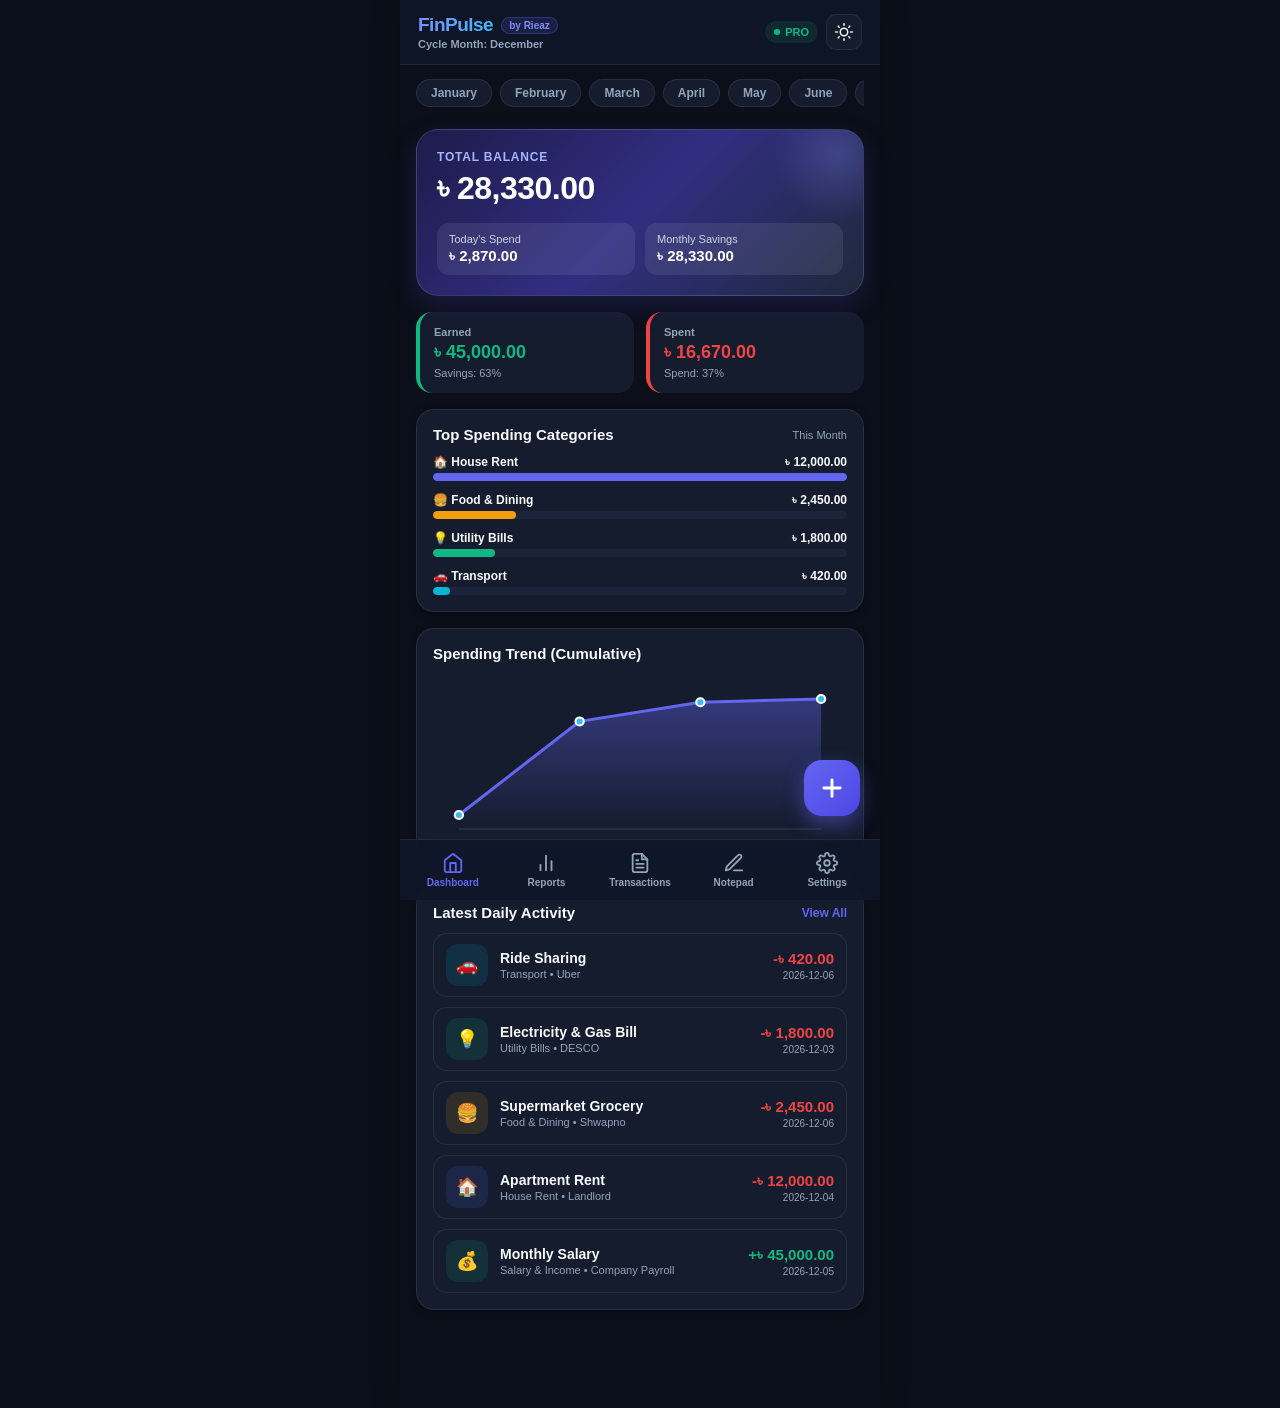
==== pwa/index.html @ c359c413 "v2.5.3" ====
<!DOCTYPE html>
<html lang="en" data-theme="dark">
<head>
  <meta charset="UTF-8">
  <meta name="viewport" content="width=device-width, initial-scale=1.0, maximum-scale=1.0, user-scalable=no, viewport-fit=cover">
  <title>FinPulse - Smart Finance Tracker | Developed by Rieaz</title>
  
  <!-- Author & Metadata -->
  <meta name="author" content="Rieaz">
  <meta name="description" content="FinPulse - Professional personal finance tracker and budget manager. Developed by Rieaz.">
  <meta name="theme-color" content="#0f172a">
  <meta name="apple-mobile-web-app-capable" content="yes">
  <meta name="apple-mobile-web-app-status-bar-style" content="black-translucent">
  <meta name="apple-mobile-web-app-title" content="FinPulse">
  
  <!-- Icons & Manifest -->
  <link rel="icon" type="image/png" href="icons/favicon.png">
  <link rel="apple-touch-icon" href="icons/apple-touch-icon.png">
  <link rel="manifest" href="manifest.json">
  
  <!-- Stylesheet -->
  <link rel="stylesheet" href="style.css?v=2.5.3">
</head>
<body>
  
  <!-- Splash Screen -->
  <div id="splash-screen">
    <div class="splash-header">
      <h1>WELCOME TO FINPULSE</h1>
      <p>Connected to your financial health</p>
    </div>
    
    <div class="splash-logo-card">
      <img src="icons/logo.png" alt="FinPulse Logo">
    </div>
    
    <div class="splash-footer">
      <div class="dev-tag">Developed by Rieaz</div>
      <div>App Version 2.5.3 • Build 47 • PWA Edition</div>
      <div>© 2026 FinPulse by Rieaz. All rights reserved.</div>
    </div>
  </div>

  <!-- Main App Shell -->
  <div id="app-container">
    
    <!-- Top App Bar -->
    <header class="app-header">
      <div class="brand-wrapper">
        <div class="brand-title-row">
          <span class="brand-title" id="lbl-app-name">FinPulse</span>
          <span class="badge-dev">by Rieaz</span>
        </div>
        <div class="cycle-indicator" id="lbl-cycle-month">Cycle Month: March</div>
      </div>
      
      <div class="header-actions">
        <!-- Install App button (shows in header) -->
        <button id="btn-header-install" class="btn-install-header" style="display: none;">
          <svg width="14" height="14" viewBox="0 0 24 24" fill="none" stroke="currentColor" stroke-width="2.5" stroke-linecap="round" stroke-linejoin="round"><path d="M21 15v4a2 2 0 0 1-2 2H5a2 2 0 0 1-2-2v-4"></path><polyline points="7 10 12 15 17 10"></polyline><line x1="12" y1="15" x2="12" y2="3"></line></svg>
          <span id="lbl-install-header">Install</span>
        </button>

        <div class="btn-pro">
          <span style="width: 6px; height: 6px; border-radius: 50%; background: #10b981;"></span>
          <span id="lbl-pro-badge">PRO</span>
        </div>

        <button id="btn-theme-toggle" class="btn-icon" aria-label="Toggle Theme">
          <svg id="icon-theme" width="18" height="18" viewBox="0 0 24 24" fill="none" stroke="currentColor" stroke-width="2" stroke-linecap="round" stroke-linejoin="round"><circle cx="12" cy="12" r="5"></circle><line x1="12" y1="1" x2="12" y2="3"></line><line x1="12" y1="21" x2="12" y2="23"></line><line x1="4.22" y1="4.22" x2="5.64" y2="5.64"></line><line x1="18.36" y1="18.36" x2="19.78" y2="19.78"></line><line x1="1" y1="12" x2="3" y2="12"></line><line x1="21" y1="12" x2="23" y2="12"></line><line x1="4.22" y1="19.78" x2="5.64" y2="18.36"></line><line x1="18.36" y1="5.64" x2="19.78" y2="4.22"></line></svg>
        </button>
      </div>
    </header>

    <!-- Cycle Month Horizontal Slider -->
    <div class="month-slider-card">
      <div class="month-slider-scroll" id="month-chips-container">
        <!-- Injected via JavaScript -->
      </div>
    </div>

    <!-- Main Screens View Switcher -->
    <main class="screens-wrapper">
      
      <!-- 1. DASHBOARD SCREEN -->
      <section id="screen-dashboard" class="tab-screen active">
        <!-- Hero Balance Card -->
        <div class="hero-balance-card">
          <div class="balance-label" id="lbl-total-balance">TOTAL BALANCE</div>
          <div class="balance-amount" id="val-total-balance">৳ 0.00</div>
          
          <div class="quick-stats-grid">
            <div class="quick-stat-pill">
              <div class="qs-title" id="lbl-today-spend">Today's Spend</div>
              <div class="qs-val" id="val-today-spend">৳ 0.00</div>
            </div>
            <div class="quick-stat-pill">
              <div class="qs-title" id="lbl-monthly-savings">Monthly Savings</div>
              <div class="qs-val" id="val-monthly-savings">৳ 0.00</div>
            </div>
          </div>
        </div>

        <!-- Earned vs Spent 2-column Grid -->
        <div class="summary-grid">
          <div class="summary-card income">
            <span class="sc-label" id="lbl-earned">Earned</span>
            <span class="sc-val" id="val-total-income">৳ 0.00</span>
            <span class="sc-sub" id="val-savings-pct">Savings: 0%</span>
          </div>
          <div class="summary-card expense">
            <span class="sc-label" id="lbl-spent">Spent</span>
            <span class="sc-val" id="val-total-expense">৳ 0.00</span>
            <span class="sc-sub" id="val-spend-pct">Spend: 0%</span>
          </div>
        </div>

        <!-- Top Spending Categories -->
        <div class="card">
          <div class="section-header">
            <h3 id="lbl-top-categories">Top Spending Categories</h3>
            <span id="lbl-cycle-status" style="font-size: 11px; color: var(--text-muted);">This Month</span>
          </div>
          <div class="category-bars" id="dashboard-category-bars">
            <!-- Rendered by JS -->
          </div>
        </div>

        <!-- Spending Trend Chart -->
        <div class="card">
          <div class="section-header">
            <h3 id="lbl-spending-trend">Spending Trend (Cumulative)</h3>
          </div>
          <div id="trend-chart-container" style="width: 100%; height: 180px; position: relative;">
            <svg id="trend-svg" width="100%" height="180" viewBox="0 0 400 180" preserveAspectRatio="none"></svg>
          </div>
        </div>

        <!-- Recent Transactions -->
        <div class="card">
          <div class="section-header">
            <h3 id="lbl-recent-activity">Latest Daily Activity</h3>
            <button id="btn-view-all-tx">View All</button>
          </div>
          <div class="tx-list" id="dashboard-recent-txs">
            <!-- Rendered by JS -->
          </div>
        </div>
      </section>

      <!-- 2. REPORTS SCREEN -->
      <section id="screen-reports" class="tab-screen">
        <div class="card">
          <div class="section-header">
            <h3 id="lbl-category-breakdown">Category Breakdown</h3>
            <span class="badge-dev" id="report-cycle-tag">Cycle</span>
          </div>
          <!-- Donut SVG Container -->
          <div style="display: flex; flex-direction: column; align-items: center; padding: 10px 0;">
            <div style="position: relative; width: 190px; height: 190px;">
              <svg id="donut-svg" width="190" height="190" viewBox="0 0 190 190"></svg>
              <div style="position: absolute; inset: 0; display: flex; flex-direction: column; align-items: center; justify-content: center; pointer-events: none;">
                <span style="font-size: 11px; color: var(--text-muted);" id="lbl-report-total">Total Exp.</span>
                <span style="font-size: 16px; font-weight: 800;" id="val-report-donut-total">৳ 0</span>
              </div>
            </div>
            <div id="donut-legend" style="display: grid; grid-template-columns: 1fr 1fr; gap: 8px 14px; width: 100%; margin-top: 16px;">
              <!-- Donut Legend items -->
            </div>
          </div>
        </div>

        <!-- Category Details Table -->
        <div class="card">
          <div class="section-header">
            <h3 id="lbl-detailed-breakdown">Detailed Category Table</h3>
          </div>
          <div id="reports-category-details" class="category-bars">
            <!-- Rendered by JS -->
          </div>
        </div>
      </section>

      <!-- 3. TRANSACTIONS SCREEN -->
      <section id="screen-transactions" class="tab-screen">
        <!-- Search & Filter Controls -->
        <div class="search-box">
          <svg width="18" height="18" viewBox="0 0 24 24" fill="none" stroke="currentColor" stroke-width="2"><circle cx="11" cy="11" r="8"></circle><line x1="21" y1="21" x2="16.65" y2="16.65"></line></svg>
          <input type="text" id="input-search-tx" placeholder="Search transactions...">
        </div>

        <div class="filter-pills">
          <button class="filter-pill active" data-filter="all" id="filter-all">All</button>
          <button class="filter-pill" data-filter="expense" id="filter-expense">Expense</button>
          <button class="filter-pill" data-filter="income" id="filter-income">Income</button>
        </div>

        <div class="tx-list" id="full-transactions-list">
          <!-- Rendered by JS -->
        </div>
      </section>

      <!-- 4. CLEAN NOTEPAD SCREEN -->
      <section id="screen-notepad" class="tab-screen">
        <div class="notepad-top-row">
          <div class="notepad-title-group">
            <h2 id="lbl-notepad-title">Notepad</h2>
            <span id="lbl-notepad-count">0 notes saved</span>
          </div>
          <button id="btn-open-add-note" class="btn-add-note">
            <svg width="14" height="14" viewBox="0 0 24 24" fill="none" stroke="currentColor" stroke-width="2.5"><line x1="12" y1="5" x2="12" y2="19"></line><line x1="5" y1="12" x2="19" y2="12"></line></svg>
            <span id="lbl-add-note-btn">Add Note</span>
          </button>
        </div>

        <!-- Fast Search Bar -->
        <div class="search-box">
          <svg width="18" height="18" viewBox="0 0 24 24" fill="none" stroke="currentColor" stroke-width="2"><circle cx="11" cy="11" r="8"></circle><line x1="21" y1="21" x2="16.65" y2="16.65"></line></svg>
          <input type="text" id="input-search-notes" placeholder="Search notes...">
        </div>

        <!-- Category Filter Chips -->
        <div class="note-categories-scroll">
          <button class="note-cat-chip active" data-cat="All" id="chip-cat-all">All</button>
          <button class="note-cat-chip" data-cat="Finance" id="chip-cat-finance">Finance</button>
          <button class="note-cat-chip" data-cat="Budget" id="chip-cat-budget">Budget</button>
          <button class="note-cat-chip" data-cat="Shopping" id="chip-cat-shopping">Shopping</button>
          <button class="note-cat-chip" data-cat="Personal" id="chip-cat-personal">Personal</button>
          <button class="note-cat-chip" data-cat="Notes" id="chip-cat-notes">Notes</button>
        </div>

        <!-- Notes Container -->
        <div class="note-cards-list" id="notes-container">
          <!-- Rendered by JS -->
        </div>
      </section>

      <!-- 5. SETTINGS SCREEN -->
      <section id="screen-settings" class="tab-screen">
        
        <!-- Profile Settings Card -->
        <div class="card settings-group">
          <div class="section-header">
            <h3 id="lbl-profile-settings">Profile Settings</h3>
          </div>
          
          <div class="form-group">
            <label class="form-label" id="lbl-user-name">Name</label>
            <input type="text" id="input-user-name" class="form-control" value="Rieaz">
          </div>

          <div class="form-group">
            <label class="form-label" id="lbl-currency">Currency Options</label>
            <div class="btn-group-segmented" id="currency-segmented">
              <button class="btn-segmented active" data-curr="৳">৳ BDT</button>
              <button class="btn-segmented" data-curr="$">$ USD</button>
              <button class="btn-segmented" data-curr="€">€ EUR</button>
              <button class="btn-segmented" data-curr="£">£ GBP</button>
              <button class="btn-segmented" data-curr="₹">₹ INR</button>
            </div>
          </div>

          <div class="form-group">
            <label class="form-label" id="lbl-language">Language Settings</label>
            <div class="btn-group-segmented" id="language-segmented">
              <button class="btn-segmented active" data-lang="en">English</button>
              <button class="btn-segmented" data-lang="bn">বাংলা</button>
            </div>
          </div>

          <button id="btn-save-profile" class="btn-primary" style="margin-top: 6px;">
            <span id="lbl-save-profile">Save Profile Changes</span>
          </button>
        </div>

        <!-- Notifications & Alerts -->
        <div class="card settings-group">
          <div class="section-header">
            <h3 id="lbl-notifications-section">Notifications & Alerts</h3>
          </div>

          <div class="toggle-row">
            <span class="toggle-label" id="lbl-reminder-toggle">Transaction Reminders</span>
            <label class="switch">
              <input type="checkbox" id="chk-reminder" checked>
              <span class="slider"></span>
            </label>
          </div>
          <hr style="border: none; border-top: 1px solid var(--border-subtle);">
          <div class="toggle-row">
            <span class="toggle-label" id="lbl-alerts-toggle">Budget Limit Warnings (>80%)</span>
            <label class="switch">
              <input type="checkbox" id="chk-budget-alerts" checked>
              <span class="slider"></span>
            </label>
          </div>
        </div>

        <!-- Backup & Restore -->
        <div class="card settings-group">
          <div class="section-header">
            <h3 id="lbl-backup-restore">Data Backup & Restore</h3>
          </div>
          <p style="font-size: 11px; color: var(--text-muted);" id="lbl-backup-desc">Download your data as a JSON file or restore from a previous backup.</p>
          
          <div style="display: grid; grid-template-columns: 1fr 1fr; gap: 10px; margin-top: 6px;">
            <button id="btn-export-backup" class="btn-secondary" style="display: flex; align-items: center; justify-content: center; gap: 6px;">
              <svg width="16" height="16" viewBox="0 0 24 24" fill="none" stroke="currentColor" stroke-width="2"><path d="M21 15v4a2 2 0 0 1-2 2H5a2 2 0 0 1-2-2v-4"></path><polyline points="17 8 12 3 7 8"></polyline><line x1="12" y1="3" x2="12" y2="15"></line></svg>
              <span id="lbl-export-json">Export JSON</span>
            </button>

            <button id="btn-import-backup" class="btn-secondary" style="display: flex; align-items: center; justify-content: center; gap: 6px;">
              <svg width="16" height="16" viewBox="0 0 24 24" fill="none" stroke="currentColor" stroke-width="2"><path d="M21 15v4a2 2 0 0 1-2 2H5a2 2 0 0 1-2-2v-4"></path><polyline points="7 10 12 15 17 10"></polyline><line x1="12" y1="15" x2="12" y2="3"></line></svg>
              <span id="lbl-restore-json">Restore JSON</span>
            </button>
            <input type="file" id="file-import-input" accept=".json,application/json" style="display: none;">
          </div>
        </div>

        <!-- PWA Installation Center in Settings -->
        <div class="card settings-group">
          <div class="section-header">
            <h3>FinPulse App Installation</h3>
          </div>
          <p style="font-size: 11px; color: var(--text-muted);">Install this Web App directly on your phone or PC without downloading from app stores.</p>
          <button id="btn-settings-install-pwa" class="btn-primary" style="margin-top: 6px; background: linear-gradient(135deg, #4f46e5, #06b6d4);">
            <svg width="16" height="16" viewBox="0 0 24 24" fill="none" stroke="currentColor" stroke-width="2.5"><path d="M21 15v4a2 2 0 0 1-2 2H5a2 2 0 0 1-2-2v-4"></path><polyline points="7 10 12 15 17 10"></polyline><line x1="12" y1="15" x2="12" y2="3"></line></svg>
            <span>Install FinPulse Web App</span>
          </button>
        </div>

        <!-- Danger Zone: Factory Reset -->
        <div class="card settings-group" style="border-color: rgba(239, 68, 68, 0.3); background: var(--danger-light);">
          <div class="section-header">
            <h3 style="color: var(--danger);" id="lbl-danger-zone">Danger Zone</h3>
          </div>
          <button id="btn-factory-reset" class="btn-danger">
            <span id="lbl-factory-reset-btn">Factory Reset App</span>
          </button>
        </div>

        <!-- Professional Contact Us Card -->
        <div class="contact-us-card">
          <div class="contact-header">
            <div>
              <h4 id="lbl-contact-title">Contact Us</h4>
              <p id="lbl-contact-subtitle">Get in touch directly with developer</p>
            </div>
            <span class="contact-version-badge">v2.5.3</span>
          </div>

          <!-- WhatsApp Link -->
          <a href="https://api.whatsapp.com/send?phone=8801628403390" target="_blank" rel="noopener noreferrer" class="contact-item-btn contact-item-whatsapp">
            <div class="contact-icon-circle">
              <svg width="18" height="18" viewBox="0 0 24 24" fill="currentColor"><path d="M12.031 6.172c-3.181 0-5.767 2.586-5.768 5.766-.001 1.298.38 2.27 1.019 3.287l-.711 2.598 2.664-.698c.983.54 1.761.802 2.796.802 3.178 0 5.764-2.587 5.765-5.766.001-3.18-2.584-5.789-5.765-5.789zm3.385 8.163c-.144.405-.837.774-1.17.823-.312.045-.694.072-2.12-.518-1.579-.652-2.597-2.257-2.677-2.363-.079-.107-.638-.85-.638-1.621 0-.771.405-1.15.549-1.306.144-.156.314-.195.419-.195.105 0 .21.002.302.007.097.005.228-.037.356.271.132.316.45 1.096.49 1.176.039.08.066.174.013.279-.053.107-.079.174-.157.266-.079.092-.165.205-.236.276-.079.079-.161.165-.069.324.092.158.41 1.054 1.488 1.488.423.17.755.272.936.33.424.135.81.116 1.114.071.34-.051 1.026-.419 1.17-.823.144-.405.144-.753.101-.824-.043-.07-.157-.113-.33-.2z"/></svg>
            </div>
            <div class="contact-text-box">
              <div class="contact-title-text" id="lbl-contact-wa-title">Chat on WhatsApp</div>
              <div class="contact-sub-text">01628403390 (Tap to chat)</div>
            </div>
            <svg class="contact-arrow-icon" width="16" height="16" viewBox="0 0 24 24" fill="none" stroke="currentColor" stroke-width="2.5"><polyline points="9 18 15 12 9 6"></polyline></svg>
          </a>

          <!-- GitHub Link -->
          <a href="https://github.com/zr-rieaz/" target="_blank" rel="noopener noreferrer" class="contact-item-btn contact-item-github">
            <div class="contact-icon-circle">
              <svg width="18" height="18" viewBox="0 0 24 24" fill="currentColor"><path d="M12 2A10 10 0 0 0 2 12c0 4.42 2.87 8.17 6.84 9.5.5.08.66-.23.66-.5v-1.69c-2.77.6-3.36-1.34-3.36-1.34-.46-1.16-1.11-1.47-1.11-1.47-.91-.62.07-.6.07-.6 1 .07 1.53 1.03 1.53 1.03.87 1.52 2.34 1.07 2.91.83.1-.65.35-1.09.63-1.34-2.22-.25-4.55-1.11-4.55-4.92 0-1.11.38-2 1.03-2.71-.1-.25-.45-1.29.1-2.64 0 0 .84-.27 2.75 1.02.79-.22 1.65-.33 2.5-.33.85 0 1.71.11 2.5.33 1.91-1.29 2.75-1.02 2.75-1.02.55 1.35.2 2.39.1 2.64.65.71 1.03 1.6 1.03 2.71 0 3.82-2.34 4.66-4.57 4.91.36.31.69.92.69 1.85V21c0 .27.16.59.67.5C19.14 20.16 22 16.42 22 12A10 10 0 0 0 12 2z"/></svg>
            </div>
            <div class="contact-text-box">
              <div class="contact-title-text" id="lbl-contact-gh-title">GitHub Profile</div>
              <div class="contact-sub-text">https://github.com/zr-rieaz/</div>
            </div>
            <svg class="contact-arrow-icon" width="16" height="16" viewBox="0 0 24 24" fill="none" stroke="currentColor" stroke-width="2.5"><polyline points="9 18 15 12 9 6"></polyline></svg>
          </a>

          <div class="contact-footer-text">
            FinPulse • Developed by Rieaz • © 2026
          </div>
        </div>
      </section>

    </main>

    <!-- Floating Action Button (+) -->
    <button id="fab-add-tx" class="fab" aria-label="Add Transaction">
      <svg width="28" height="28" viewBox="0 0 24 24" fill="none" stroke="currentColor" stroke-width="2.5" stroke-linecap="round" stroke-linejoin="round"><line x1="12" y1="5" x2="12" y2="19"></line><line x1="5" y1="12" x2="19" y2="12"></line></svg>
    </button>

    <!-- Bottom Navigation Bar -->
    <nav class="bottom-nav">
      <button class="nav-item active" data-tab="dashboard">
        <svg viewBox="0 0 24 24" fill="none" stroke-width="2" stroke-linecap="round" stroke-linejoin="round"><path d="M3 9l9-7 9 7v11a2 2 0 0 1-2 2H5a2 2 0 0 1-2-2z"></path><polyline points="9 22 9 12 15 12 15 22"></polyline></svg>
        <span id="nav-dashboard">Dashboard</span>
      </button>

      <button class="nav-item" data-tab="reports">
        <svg viewBox="0 0 24 24" fill="none" stroke-width="2" stroke-linecap="round" stroke-linejoin="round"><line x1="18" y1="20" x2="18" y2="10"></line><line x1="12" y1="20" x2="12" y2="4"></line><line x1="6" y1="20" x2="6" y2="14"></line></svg>
        <span id="nav-reports">Reports</span>
      </button>

      <button class="nav-item" data-tab="transactions">
        <svg viewBox="0 0 24 24" fill="none" stroke-width="2" stroke-linecap="round" stroke-linejoin="round"><path d="M14 2H6a2 2 0 0 0-2 2v16a2 2 0 0 0 2 2h12a2 2 0 0 0 2-2V8z"></path><polyline points="14 2 14 8 20 8"></polyline><line x1="16" y1="13" x2="8" y2="13"></line><line x1="16" y1="17" x2="8" y2="17"></line><polyline points="10 9 9 9 8 9"></polyline></svg>
        <span id="nav-logs">Transactions</span>
      </button>

      <button class="nav-item" data-tab="notepad">
        <svg viewBox="0 0 24 24" fill="none" stroke-width="2" stroke-linecap="round" stroke-linejoin="round"><path d="M12 20h9"></path><path d="M16.5 3.5a2.121 2.121 0 0 1 3 3L7 19l-4 1 1-4L16.5 3.5z"></path></svg>
        <span id="nav-notepad">Notepad</span>
      </button>

      <button class="nav-item" data-tab="settings">
        <svg viewBox="0 0 24 24" fill="none" stroke-width="2" stroke-linecap="round" stroke-linejoin="round"><circle cx="12" cy="12" r="3"></circle><path d="M19.4 15a1.65 1.65 0 0 0 .33 1.82l.06.06a2 2 0 0 1 0 2.83 2 2 0 0 1-2.83 0l-.06-.06a1.65 1.65 0 0 0-1.82-.33 1.65 1.65 0 0 0-1 1.51V21a2 2 0 0 1-2 2 2 2 0 0 1-2-2v-.09A1.65 1.65 0 0 0 9 19.4a1.65 1.65 0 0 0-1.82.33l-.06.06a2 2 0 0 1-2.83 0 2 2 0 0 1 0-2.83l.06-.06a1.65 1.65 0 0 0 .33-1.82 1.65 1.65 0 0 0-1.51-1H3a2 2 0 0 1-2-2 2 2 0 0 1 2-2h.09A1.65 1.65 0 0 0 4.6 9a1.65 1.65 0 0 0-.33-1.82l-.06-.06a2 2 0 0 1 0-2.83 2 2 0 0 1 2.83 0l.06.06a1.65 1.65 0 0 0 1.82.33H9a1.65 1.65 0 0 0 1-1.51V3a2 2 0 0 1 2-2 2 2 0 0 1 2 2v.09a1.65 1.65 0 0 0 1 1.51 1.65 1.65 0 0 0 1.82-.33l.06-.06a2 2 0 0 1 2.83 0 2 2 0 0 1 0 2.83l-.06.06a1.65 1.65 0 0 0-.33 1.82V9a1.65 1.65 0 0 0 1.51 1H21a2 2 0 0 1 2 2 2 2 0 0 1-2 2h-.09a1.65 1.65 0 0 0-1.51 1z"></path></svg>
        <span id="nav-settings">Settings</span>
      </button>
    </nav>
  </div>

  <!-- Add/Edit Transaction Bottom Sheet Modal -->
  <div id="modal-transaction" class="modal-overlay">
    <div class="modal-sheet">
      <div class="modal-sheet-header">
        <h2 id="lbl-modal-title">Add New Transaction</h2>
        <button id="btn-close-modal" class="btn-icon" style="border: none;">
          <svg width="20" height="20" viewBox="0 0 24 24" fill="none" stroke="currentColor" stroke-width="2"><line x1="18" y1="6" x2="6" y2="18"></line><line x1="6" y1="6" x2="18" y2="18"></line></svg>
        </button>
      </div>

      <!-- Type Switcher -->
      <div class="btn-group-segmented">
        <button type="button" class="btn-segmented active" id="btn-type-expense">Expense</button>
        <button type="button" class="btn-segmented" id="btn-type-income">Income</button>
      </div>

      <div class="form-group">
        <label class="form-label" id="lbl-form-title">Title / Description</label>
        <input type="text" id="tx-input-title" class="form-control" placeholder="e.g., Grocery, Electricity, Freelance">
      </div>

      <div class="form-group">
        <label class="form-label" id="lbl-form-amount">Amount</label>
        <input type="number" id="tx-input-amount" class="form-control" placeholder="0.00" step="any">
      </div>

      <div class="form-group">
        <label class="form-label" id="lbl-form-category">Category</label>
        <select id="tx-input-category" class="form-control">
          <option value="Food">Food</option>
          <option value="Rent">Rent</option>
          <option value="Transport">Transport</option>
          <option value="Health">Health</option>
          <option value="Education">Education</option>
          <option value="Entertainment">Entertainment</option>
          <option value="Utility">Utility</option>
          <option value="Shopping">Shopping</option>
          <option value="Income">Income</option>
          <option value="Other">Other</option>
        </select>
      </div>

      <div class="form-group">
        <label class="form-label" id="lbl-form-merchant">Merchant / Vendor</label>
        <input type="text" id="tx-input-merchant" class="form-control" placeholder="e.g., Shwapno, Foodpanda, Netflix">
      </div>

      <div class="form-group">
        <label class="form-label" id="lbl-form-date">Date</label>
        <input type="date" id="tx-input-date" class="form-control">
      </div>

      <button id="btn-save-tx" class="btn-primary" style="margin-top: 10px;">
        <span id="lbl-btn-save-tx">Save Transaction</span>
      </button>
    </div>
  </div>

  <!-- Add/Edit Note Bottom Sheet Modal -->
  <div id="modal-note" class="modal-overlay">
    <div class="modal-sheet">
      <div class="modal-sheet-header">
        <h2 id="lbl-modal-note-title">Add New Note</h2>
        <button id="btn-close-note-modal" class="btn-icon" style="border: none;">
          <svg width="20" height="20" viewBox="0 0 24 24" fill="none" stroke="currentColor" stroke-width="2"><line x1="18" y1="6" x2="6" y2="18"></line><line x1="6" y1="6" x2="18" y2="18"></line></svg>
        </button>
      </div>

      <div class="form-group">
        <label class="form-label" id="lbl-note-form-cat">Category Tag</label>
        <div class="note-categories-scroll" style="margin-bottom: 0;">
          <button type="button" class="note-cat-chip active" data-form-cat="Finance">Finance</button>
          <button type="button" class="note-cat-chip" data-form-cat="Budget">Budget</button>
          <button type="button" class="note-cat-chip" data-form-cat="Shopping">Shopping</button>
          <button type="button" class="note-cat-chip" data-form-cat="Personal">Personal</button>
          <button type="button" class="note-cat-chip" data-form-cat="Notes">Notes</button>
        </div>
      </div>

      <div class="form-group">
        <label class="form-label" id="lbl-note-form-title">Title</label>
        <input type="text" id="note-input-title" class="form-control" placeholder="Note title...">
      </div>

      <div class="form-group">
        <label class="form-label" id="lbl-note-form-content">Content</label>
        <textarea id="note-input-content" class="form-control" style="height: 120px; resize: vertical;" placeholder="Write your thoughts or financial plans here..."></textarea>
      </div>

      <button id="btn-save-note" class="btn-primary" style="margin-top: 10px;">
        <span id="lbl-btn-save-note">Save Note</span>
      </button>
    </div>
  </div>

  <!-- PWA INSTALL POPUP MODAL (User Requirement) -->
  <div id="pwa-install-popup" class="install-popup-overlay">
    <div class="install-popup-card">
      <div class="install-badge-dev">by Rieaz</div>
      
      <div class="install-icon-wrapper">
        <img src="icons/icon-192.png" alt="FinPulse Icon">
      </div>

      <h2>Install FinPulse</h2>
      <div class="install-author-tag">Developed by Rieaz</div>

      <div class="install-features">
        <div class="install-feature-item">
          <svg viewBox="0 0 24 24" fill="none" stroke-width="2.5"><polyline points="20 6 9 17 4 12"></polyline></svg>
          <span>Offline ready with zero loading delay</span>
        </div>
        <div class="install-feature-item">
          <svg viewBox="0 0 24 24" fill="none" stroke-width="2.5"><polyline points="20 6 9 17 4 12"></polyline></svg>
          <span>100% private financial data storage</span>
        </div>
        <div class="install-feature-item">
          <svg viewBox="0 0 24 24" fill="none" stroke-width="2.5"><polyline points="20 6 9 17 4 12"></polyline></svg>
          <span>Installs directly onto your Home Screen</span>
        </div>
      </div>

      <!-- iOS specific instructions if detected -->
      <div id="ios-install-guide" class="ios-guide-box" style="display: none;">
        <span>To install on iPhone/iPad: Tap the <strong>Share</strong> button <svg style="display:inline; vertical-align:middle; width:16px; height:16px;" viewBox="0 0 24 24" fill="none" stroke="currentColor" stroke-width="2"><path d="M4 12v8a2 2 0 0 0 2 2h12a2 2 0 0 0 2-2v-8"></path><polyline points="16 6 12 2 8 6"></polyline><line x1="12" y1="2" x2="12" y2="15"></line></svg> in Safari, then tap <strong>"Add to Home Screen"</strong>.</span>
      </div>

      <div class="install-actions">
        <button id="btn-popup-install" class="btn-install-primary">
          <svg width="18" height="18" viewBox="0 0 24 24" fill="none" stroke="currentColor" stroke-width="2.5"><path d="M21 15v4a2 2 0 0 1-2 2H5a2 2 0 0 1-2-2v-4"></path><polyline points="7 10 12 15 17 10"></polyline><line x1="12" y1="15" x2="12" y2="3"></line></svg>
          <span id="lbl-install-now-btn">Install FinPulse</span>
        </button>
        <button id="btn-popup-dismiss" class="btn-install-secondary">Maybe Later</button>
      </div>
    </div>
  </div>

  <!-- Toast Notification Message Container -->
  <div id="toast-message" class="toast-container">
    <span id="toast-text">Success!</span>
  </div>

  <!-- App Script -->
  <script src="app.js?v=2.5.3"></script>
</body>
</html>
---- pwa/style.css ----
/**
 * FinPulse Web App Stylesheet
 * Author: Rieaz
 * Production PWA Styling
 */

:root {
  --font-family: -apple-system, BlinkMacSystemFont, "Segoe UI", Roboto, "Helvetica Neue", Arial, sans-serif, "Noto Sans Bengali";
  --primary: #6366f1;
  --primary-hover: #4f46e5;
  --primary-light: rgba(99, 102, 241, 0.15);
  --secondary: #2563eb;
  --accent: #10b981;
  --accent-light: rgba(16, 185, 129, 0.12);
  --danger: #ef4444;
  --danger-light: rgba(239, 68, 68, 0.12);
  --warning: #f59e0b;
  --warning-light: rgba(245, 158, 11, 0.15);
  
  --bg-main: #0b0f19;
  --bg-card: #151c2e;
  --bg-card-elevated: #1e293b;
  --bg-input: #1b2438;
  --text-main: #f8fafc;
  --text-muted: #94a3b8;
  --border-subtle: rgba(255, 255, 255, 0.08);
  --border-focus: #6366f1;
  --shadow-sm: 0 2px 8px rgba(0, 0, 0, 0.25);
  --shadow-lg: 0 10px 25px rgba(0, 0, 0, 0.4);
  --nav-bg: rgba(15, 23, 42, 0.85);
  --backdrop: rgba(0, 0, 0, 0.65);
}

[data-theme="light"] {
  --bg-main: #f8fafc;
  --bg-card: #ffffff;
  --bg-card-elevated: #f1f5f9;
  --bg-input: #f1f5f9;
  --text-main: #0f172a;
  --text-muted: #64748b;
  --border-subtle: rgba(0, 0, 0, 0.08);
  --shadow-sm: 0 2px 8px rgba(0, 0, 0, 0.06);
  --shadow-lg: 0 10px 25px rgba(0, 0, 0, 0.1);
  --nav-bg: rgba(255, 255, 255, 0.85);
  --backdrop: rgba(15, 23, 42, 0.5);
}

* {
  box-sizing: border-box;
  margin: 0;
  padding: 0;
  -webkit-tap-highlight-color: transparent;
}

body {
  font-family: var(--font-family);
  background-color: var(--bg-main);
  color: var(--text-main);
  min-height: 100vh;
  display: flex;
  justify-content: center;
  align-items: flex-start;
  overflow-x: hidden;
  transition: background-color 0.2s ease, color 0.2s ease;
}

#app-container {
  width: 100%;
  max-width: 480px;
  min-height: 100vh;
  background-color: var(--bg-main);
  display: flex;
  flex-direction: column;
  position: relative;
  box-shadow: 0 0 30px rgba(0, 0, 0, 0.2);
  padding-bottom: 90px;
}

/* Splash Screen */
#splash-screen {
  position: fixed;
  inset: 0;
  background: linear-gradient(145deg, #3b0764, #1e3a8a, #0f172a);
  z-index: 9999;
  display: flex;
  flex-direction: column;
  align-items: center;
  justify-content: space-between;
  padding: 60px 24px 40px;
  text-align: center;
  color: #ffffff;
  transition: opacity 0.5s ease, visibility 0.5s ease;
}

#splash-screen.hidden {
  opacity: 0;
  visibility: hidden;
  pointer-events: none;
}

.splash-logo-card {
  width: 190px;
  height: 190px;
  background: #ffffff;
  border-radius: 36px;
  display: flex;
  align-items: center;
  justify-content: center;
  padding: 16px;
  box-shadow: 0 20px 40px rgba(0,0,0,0.35);
  margin: 24px 0;
  animation: pulseLogo 2s infinite ease-in-out;
}

@keyframes pulseLogo {
  0%, 100% { transform: scale(1); }
  50% { transform: scale(1.04); }
}

.splash-logo-card img {
  width: 100%;
  height: 100%;
  object-fit: contain;
}

.splash-header h1 {
  font-size: 24px;
  font-weight: 300;
  letter-spacing: 2px;
}

.splash-header p {
  font-size: 14px;
  color: rgba(255, 255, 255, 0.85);
  margin-top: 6px;
}

.splash-footer {
  font-size: 11px;
  color: rgba(255, 255, 255, 0.7);
  display: flex;
  flex-direction: column;
  gap: 4px;
}

.splash-footer .dev-tag {
  color: #6ee7b7;
  font-weight: 700;
  font-size: 13px;
  letter-spacing: 0.5px;
}

/* Header */
header.app-header {
  position: sticky;
  top: 0;
  z-index: 100;
  background-color: var(--nav-bg);
  backdrop-filter: blur(12px);
  -webkit-backdrop-filter: blur(12px);
  border-bottom: 1px solid var(--border-subtle);
  padding: 14px 18px;
  display: flex;
  justify-content: space-between;
  align-items: center;
}

.brand-wrapper {
  display: flex;
  flex-direction: column;
}

.brand-title-row {
  display: flex;
  align-items: center;
  gap: 8px;
}

.brand-title {
  font-size: 19px;
  font-weight: 800;
  letter-spacing: -0.5px;
  background: linear-gradient(135deg, #818cf8, #38bdf8);
  -webkit-background-clip: text;
  -webkit-text-fill-color: transparent;
}

.badge-dev {
  background: rgba(99, 102, 241, 0.15);
  color: #818cf8;
  font-size: 10px;
  font-weight: 700;
  padding: 2px 7px;
  border-radius: 99px;
  border: 1px solid rgba(99, 102, 241, 0.3);
}

.cycle-indicator {
  font-size: 11px;
  font-weight: 600;
  color: var(--text-muted);
  margin-top: 2px;
}

.header-actions {
  display: flex;
  align-items: center;
  gap: 8px;
}

.btn-pro {
  display: flex;
  align-items: center;
  gap: 5px;
  background: var(--accent-light);
  color: var(--accent);
  padding: 5px 9px;
  border-radius: 99px;
  font-size: 11px;
  font-weight: 700;
  border: none;
}

.btn-icon {
  background: var(--bg-card);
  border: 1px solid var(--border-subtle);
  color: var(--text-main);
  width: 36px;
  height: 36px;
  border-radius: 10px;
  display: flex;
  align-items: center;
  justify-content: center;
  cursor: pointer;
  transition: all 0.2s ease;
}

.btn-icon:hover {
  transform: translateY(-1px);
  border-color: var(--primary);
}

.btn-install-header {
  background: linear-gradient(135deg, #4f46e5, #7c3aed);
  color: #ffffff;
  border: none;
  font-size: 11px;
  font-weight: 700;
  padding: 6px 12px;
  border-radius: 20px;
  display: flex;
  align-items: center;
  gap: 6px;
  cursor: pointer;
  box-shadow: 0 4px 12px rgba(99, 102, 241, 0.3);
  transition: transform 0.2s;
}

.btn-install-header:active {
  transform: scale(0.96);
}

/* Month Selector Slider */
.month-slider-card {
  padding: 14px 16px 8px;
}

.month-slider-scroll {
  display: flex;
  gap: 8px;
  overflow-x: auto;
  padding-bottom: 6px;
  scrollbar-width: none;
}

.month-slider-scroll::-webkit-scrollbar {
  display: none;
}

.month-chip {
  flex-shrink: 0;
  padding: 6px 14px;
  border-radius: 99px;
  font-size: 12px;
  font-weight: 600;
  background: var(--bg-card);
  border: 1px solid var(--border-subtle);
  color: var(--text-muted);
  cursor: pointer;
  transition: all 0.2s ease;
}

.month-chip.active {
  background: var(--primary);
  color: #ffffff;
  border-color: var(--primary);
  box-shadow: 0 4px 12px rgba(99, 102, 241, 0.3);
}

/* Screens Content */
main.screens-wrapper {
  padding: 8px 16px;
  flex: 1;
}

.tab-screen {
  display: none;
  flex-direction: column;
  gap: 16px;
}

.tab-screen.active {
  display: flex;
  animation: fadeIn 0.25s ease-out;
}

@keyframes fadeIn {
  from { opacity: 0; transform: translateY(6px); }
  to { opacity: 1; transform: translateY(0); }
}

/* Cards */
.card {
  background-color: var(--bg-card);
  border: 1px solid var(--border-subtle);
  border-radius: 18px;
  padding: 16px;
  box-shadow: var(--shadow-sm);
  transition: all 0.2s ease;
}

.hero-balance-card {
  background: linear-gradient(135deg, #1e1b4b, #312e81, #1e293b);
  color: #ffffff;
  border: 1px solid rgba(255, 255, 255, 0.12);
  border-radius: 22px;
  padding: 20px;
  box-shadow: 0 10px 25px rgba(49, 46, 129, 0.35);
  position: relative;
  overflow: hidden;
}

.hero-balance-card::before {
  content: "";
  position: absolute;
  top: -40px;
  right: -40px;
  width: 130px;
  height: 130px;
  background: radial-gradient(circle, rgba(129, 140, 248, 0.25), transparent 70%);
  pointer-events: none;
}

.balance-label {
  font-size: 12px;
  font-weight: 600;
  text-transform: uppercase;
  letter-spacing: 0.8px;
  color: #a5b4fc;
}

.balance-amount {
  font-size: 32px;
  font-weight: 800;
  margin: 6px 0 16px;
  letter-spacing: -0.5px;
}

.quick-stats-grid {
  display: grid;
  grid-template-columns: 1fr 1fr;
  gap: 10px;
}

.quick-stat-pill {
  background: rgba(255, 255, 255, 0.08);
  border-radius: 12px;
  padding: 10px 12px;
}

.quick-stat-pill .qs-title {
  font-size: 11px;
  color: #cbd5e1;
}

.quick-stat-pill .qs-val {
  font-size: 15px;
  font-weight: 700;
  margin-top: 2px;
}

/* Income / Spent 2-column cards */
.summary-grid {
  display: grid;
  grid-template-columns: 1fr 1fr;
  gap: 12px;
}

.summary-card {
  display: flex;
  flex-direction: column;
  padding: 14px;
  border-radius: 16px;
}

.summary-card.income {
  background: var(--bg-card);
  border-left: 4px solid var(--accent);
}

.summary-card.expense {
  background: var(--bg-card);
  border-left: 4px solid var(--danger);
}

.summary-card .sc-label {
  font-size: 11px;
  font-weight: 600;
  color: var(--text-muted);
}

.summary-card .sc-val {
  font-size: 18px;
  font-weight: 800;
  margin: 4px 0;
}

.summary-card.income .sc-val { color: var(--accent); }
.summary-card.expense .sc-val { color: var(--danger); }

.summary-card .sc-sub {
  font-size: 11px;
  color: var(--text-muted);
}

/* Section Titles */
.section-header {
  display: flex;
  justify-content: space-between;
  align-items: center;
  margin-bottom: 12px;
}

.section-header h3 {
  font-size: 15px;
  font-weight: 700;
  color: var(--text-main);
}

.section-header a, .section-header button {
  font-size: 12px;
  font-weight: 600;
  color: var(--primary);
  background: none;
  border: none;
  cursor: pointer;
}

/* Categories Progress Bars */
.category-bars {
  display: flex;
  flex-direction: column;
  gap: 12px;
}

.cat-bar-item {
  display: flex;
  flex-direction: column;
  gap: 4px;
}

.cat-bar-meta {
  display: flex;
  justify-content: space-between;
  font-size: 12px;
  font-weight: 600;
}

.cat-progress-track {
  height: 8px;
  border-radius: 99px;
  background: var(--bg-input);
  overflow: hidden;
}

.cat-progress-fill {
  height: 100%;
  border-radius: 99px;
  transition: width 0.4s ease;
}

/* Transaction List Items */
.tx-list {
  display: flex;
  flex-direction: column;
  gap: 10px;
}

.tx-item {
  display: flex;
  align-items: center;
  justify-content: space-between;
  padding: 10px 12px;
  background: var(--bg-card);
  border: 1px solid var(--border-subtle);
  border-radius: 14px;
  transition: transform 0.15s ease, background-color 0.15s ease;
}

.tx-actions-left {
  display: flex;
  align-items: center;
  gap: 4px;
  flex-shrink: 0;
  margin-right: 8px;
}

.btn-tx-action {
  width: 32px;
  height: 32px;
  border-radius: 8px;
  border: 1px solid var(--border-subtle);
  background: var(--bg-input);
  display: flex;
  align-items: center;
  justify-content: center;
  cursor: pointer;
  transition: all 0.15s ease;
  padding: 0;
}

.btn-tx-action.btn-tx-edit {
  color: var(--primary);
}

.btn-tx-action.btn-tx-edit:hover {
  background: rgba(99, 102, 241, 0.15);
  border-color: var(--primary);
}

.btn-tx-action.btn-tx-delete {
  color: var(--danger);
}

.btn-tx-action.btn-tx-delete:hover {
  background: rgba(239, 68, 68, 0.15);
  border-color: var(--danger);
}

.tx-item:hover {
  background: var(--bg-card-elevated);
}

.tx-left {
  display: flex;
  align-items: center;
  gap: 12px;
  flex: 1;
  min-width: 0;
}

.tx-icon-box {
  width: 42px;
  height: 42px;
  border-radius: 12px;
  display: flex;
  align-items: center;
  justify-content: center;
  font-size: 18px;
  flex-shrink: 0;
}

.tx-details {
  display: flex;
  flex-direction: column;
  min-width: 0;
}

.tx-title {
  font-size: 14px;
  font-weight: 700;
  color: var(--text-main);
  white-space: nowrap;
  overflow: hidden;
  text-overflow: ellipsis;
}

.tx-sub {
  font-size: 11px;
  color: var(--text-muted);
  margin-top: 2px;
}

.tx-right {
  display: flex;
  flex-direction: column;
  align-items: flex-end;
  gap: 2px;
}

.tx-amount {
  font-size: 15px;
  font-weight: 800;
}

.tx-amount.expense {
  color: var(--danger);
}

.tx-amount.income {
  color: var(--accent);
}

.tx-date {
  font-size: 10px;
  color: var(--text-muted);
}

/* Empty state */
.empty-state {
  text-align: center;
  padding: 36px 16px;
  color: var(--text-muted);
}

.empty-state svg {
  width: 48px;
  height: 48px;
  stroke: var(--text-muted);
  opacity: 0.5;
  margin-bottom: 10px;
}

/* Filters and Search */
.search-box {
  display: flex;
  align-items: center;
  gap: 10px;
  background: var(--bg-input);
  border: 1px solid var(--border-subtle);
  border-radius: 12px;
  padding: 10px 14px;
  margin-bottom: 12px;
}

.search-box input {
  background: none;
  border: none;
  outline: none;
  color: var(--text-main);
  font-size: 14px;
  width: 100%;
}

.filter-pills {
  display: flex;
  gap: 8px;
  margin-bottom: 14px;
}

.filter-pill {
  flex: 1;
  padding: 8px 10px;
  font-size: 12px;
  font-weight: 700;
  border-radius: 10px;
  background: var(--bg-card);
  border: 1px solid var(--border-subtle);
  color: var(--text-muted);
  cursor: pointer;
  text-align: center;
}

.filter-pill.active {
  background: var(--primary);
  color: #ffffff;
  border-color: var(--primary);
}

/* Budgets Screen */
.budget-card {
  display: flex;
  flex-direction: column;
  gap: 10px;
  padding: 14px;
  background: var(--bg-card);
  border: 1px solid var(--border-subtle);
  border-radius: 16px;
}

.budget-header {
  display: flex;
  justify-content: space-between;
  align-items: center;
}

.budget-title {
  display: flex;
  align-items: center;
  gap: 8px;
  font-weight: 700;
  font-size: 14px;
}

.budget-amounts {
  font-size: 12px;
  font-weight: 600;
  color: var(--text-muted);
}

.budget-status-pill {
  display: inline-flex;
  align-items: center;
  gap: 4px;
  padding: 4px 8px;
  border-radius: 6px;
  font-size: 11px;
  font-weight: 600;
}

.status-ok { background: var(--accent-light); color: var(--accent); }
.status-warn { background: var(--warning-light); color: var(--warning); }
.status-danger { background: var(--danger-light); color: var(--danger); }

/* Settings Screen Items */
.settings-group {
  display: flex;
  flex-direction: column;
  gap: 12px;
}

.form-group {
  display: flex;
  flex-direction: column;
  gap: 6px;
}

.form-label {
  font-size: 12px;
  font-weight: 600;
  color: var(--text-muted);
}

.form-control {
  background: var(--bg-input);
  border: 1px solid var(--border-subtle);
  color: var(--text-main);
  padding: 10px 12px;
  border-radius: 10px;
  font-size: 14px;
  outline: none;
  width: 100%;
}

.form-control:focus {
  border-color: var(--primary);
}

.btn-group-segmented {
  display: flex;
  gap: 6px;
}

.btn-segmented {
  flex: 1;
  padding: 8px;
  background: var(--bg-input);
  border: 1px solid var(--border-subtle);
  color: var(--text-main);
  font-weight: 700;
  font-size: 12px;
  border-radius: 8px;
  cursor: pointer;
}

.btn-segmented.active {
  background: var(--primary);
  color: #ffffff;
  border-color: var(--primary);
}

.toggle-row {
  display: flex;
  justify-content: space-between;
  align-items: center;
  padding: 6px 0;
}

.toggle-label {
  font-size: 13px;
  font-weight: 500;
}

/* Switch */
.switch {
  position: relative;
  display: inline-block;
  width: 44px;
  height: 24px;
}

.switch input {
  opacity: 0;
  width: 0;
  height: 0;
}

.slider {
  position: absolute;
  cursor: pointer;
  inset: 0;
  background-color: var(--bg-input);
  border: 1px solid var(--border-subtle);
  transition: 0.3s;
  border-radius: 24px;
}

.slider:before {
  position: absolute;
  content: "";
  height: 18px;
  width: 18px;
  left: 2px;
  bottom: 2px;
  background-color: #ffffff;
  transition: 0.3s;
  border-radius: 50%;
}

input:checked + .slider {
  background-color: var(--primary);
  border-color: var(--primary);
}

input:checked + .slider:before {
  transform: translateX(20px);
}

/* Buttons */
.btn-primary {
  background: var(--primary);
  color: #ffffff;
  border: none;
  font-weight: 700;
  font-size: 14px;
  padding: 12px;
  border-radius: 12px;
  cursor: pointer;
  width: 100%;
  display: flex;
  align-items: center;
  justify-content: center;
  gap: 8px;
  box-shadow: 0 4px 12px rgba(99, 102, 241, 0.3);
}

.btn-primary:active { transform: scale(0.98); }

.btn-secondary {
  background: var(--bg-input);
  color: var(--text-main);
  border: 1px solid var(--border-subtle);
  font-weight: 600;
  font-size: 13px;
  padding: 10px;
  border-radius: 10px;
  cursor: pointer;
}

.btn-danger {
  background: var(--danger);
  color: #ffffff;
  border: none;
  font-weight: 700;
  font-size: 13px;
  padding: 10px;
  border-radius: 10px;
  cursor: pointer;
}

/* Floating Action Button (FAB) */
.fab {
  position: fixed;
  bottom: 84px;
  right: calc(50% - 220px);
  width: 56px;
  height: 56px;
  border-radius: 18px;
  background: linear-gradient(135deg, #6366f1, #4f46e5);
  color: #ffffff;
  display: flex;
  align-items: center;
  justify-content: center;
  box-shadow: 0 8px 20px rgba(99, 102, 241, 0.45);
  border: none;
  cursor: pointer;
  z-index: 90;
  transition: transform 0.2s, box-shadow 0.2s;
}

@media (max-width: 480px) {
  .fab {
    right: 20px;
  }
}

.fab:active {
  transform: scale(0.92);
}

/* Bottom Navigation Bar */
nav.bottom-nav {
  position: fixed;
  bottom: 0;
  width: 100%;
  max-width: 480px;
  background-color: var(--nav-bg);
  backdrop-filter: blur(16px);
  -webkit-backdrop-filter: blur(16px);
  border-top: 1px solid var(--border-subtle);
  display: flex;
  justify-content: space-around;
  padding: 8px 6px calc(8px + env(safe-area-inset-bottom, 0px));
  z-index: 100;
}

.nav-item {
  display: flex;
  flex-direction: column;
  align-items: center;
  justify-content: center;
  background: none;
  border: none;
  color: var(--text-muted);
  cursor: pointer;
  flex: 1;
  padding: 4px 0;
  gap: 3px;
  transition: color 0.15s ease;
}

.nav-item svg {
  width: 22px;
  height: 22px;
  stroke: currentColor;
}

.nav-item span {
  font-size: 10px;
  font-weight: 700;
}

.nav-item.active {
  color: var(--primary);
}

/* Modal Overlay & Bottom Sheet */
.modal-overlay {
  position: fixed;
  inset: 0;
  background: var(--backdrop);
  backdrop-filter: blur(4px);
  z-index: 1000;
  display: flex;
  align-items: flex-end;
  justify-content: center;
  opacity: 0;
  visibility: hidden;
  transition: opacity 0.25s ease, visibility 0.25s ease;
}

.modal-overlay.active {
  opacity: 1;
  visibility: visible;
}

.modal-sheet {
  background: var(--bg-card);
  width: 100%;
  max-width: 480px;
  max-height: 90vh;
  overflow-y: auto;
  border-radius: 24px 24px 0 0;
  border-top: 1px solid var(--border-subtle);
  padding: 20px 20px calc(24px + env(safe-area-inset-bottom, 0px));
  transform: translateY(100%);
  transition: transform 0.3s cubic-bezier(0.2, 0.9, 0.3, 1);
  display: flex;
  flex-direction: column;
  gap: 16px;
}

.modal-overlay.active .modal-sheet {
  transform: translateY(0);
}

.modal-sheet-header {
  display: flex;
  justify-content: space-between;
  align-items: center;
}

.modal-sheet-header h2 {
  font-size: 18px;
  font-weight: 800;
}

/* PWA Install Popup (User's special requirement) */
.install-popup-overlay {
  position: fixed;
  inset: 0;
  background: rgba(0, 0, 0, 0.7);
  backdrop-filter: blur(8px);
  z-index: 9990;
  display: flex;
  align-items: center;
  justify-content: center;
  padding: 20px;
  opacity: 0;
  visibility: hidden;
  transition: opacity 0.3s ease, visibility 0.3s ease;
}

.install-popup-overlay.show {
  opacity: 1;
  visibility: visible;
}

.install-popup-card {
  background: var(--bg-card);
  border: 1px solid var(--border-subtle);
  border-radius: 28px;
  max-width: 380px;
  width: 100%;
  padding: 24px;
  text-align: center;
  box-shadow: 0 25px 50px -12px rgba(0, 0, 0, 0.5);
  display: flex;
  flex-direction: column;
  align-items: center;
  position: relative;
  transform: scale(0.92);
  transition: transform 0.3s cubic-bezier(0.34, 1.56, 0.64, 1);
}

.install-popup-overlay.show .install-popup-card {
  transform: scale(1);
}

.install-badge-dev {
  position: absolute;
  top: 16px;
  right: 16px;
  background: var(--accent-light);
  color: var(--accent);
  font-size: 10px;
  font-weight: 700;
  padding: 3px 8px;
  border-radius: 99px;
}

.install-icon-wrapper {
  width: 84px;
  height: 84px;
  background: #ffffff;
  border-radius: 20px;
  display: flex;
  align-items: center;
  justify-content: center;
  padding: 8px;
  box-shadow: 0 10px 20px rgba(0, 0, 0, 0.2);
  margin-bottom: 16px;
}

.install-icon-wrapper img {
  width: 100%;
  height: 100%;
  object-fit: contain;
}

.install-popup-card h2 {
  font-size: 20px;
  font-weight: 800;
  color: var(--text-main);
}

.install-author-tag {
  font-size: 12px;
  font-weight: 700;
  color: #818cf8;
  margin: 4px 0 14px;
}

.install-features {
  display: flex;
  flex-direction: column;
  gap: 8px;
  text-align: left;
  width: 100%;
  background: var(--bg-input);
  border-radius: 14px;
  padding: 12px 14px;
  margin-bottom: 18px;
  font-size: 12px;
  color: var(--text-muted);
}

.install-feature-item {
  display: flex;
  align-items: center;
  gap: 8px;
  font-weight: 600;
}

.install-feature-item svg {
  width: 16px;
  height: 16px;
  stroke: var(--accent);
  flex-shrink: 0;
}

.install-actions {
  display: flex;
  flex-direction: column;
  gap: 10px;
  width: 100%;
}

.btn-install-primary {
  background: linear-gradient(135deg, #4f46e5, #7c3aed);
  color: #ffffff;
  border: none;
  font-size: 15px;
  font-weight: 800;
  padding: 13px;
  border-radius: 14px;
  cursor: pointer;
  box-shadow: 0 6px 18px rgba(99, 102, 241, 0.4);
  display: flex;
  align-items: center;
  justify-content: center;
  gap: 8px;
  width: 100%;
}

.btn-install-secondary {
  background: transparent;
  color: var(--text-muted);
  border: none;
  font-size: 13px;
  font-weight: 600;
  padding: 8px;
  cursor: pointer;
}

/* iOS Banner guide */
.ios-guide-box {
  background: var(--bg-card-elevated);
  border: 1px dashed var(--primary);
  border-radius: 12px;
  padding: 12px;
  font-size: 12px;
  text-align: left;
  line-height: 1.5;
  color: var(--text-main);
  margin-top: 10px;
}

/* Toast Message */
.toast-container {
  position: fixed;
  bottom: 80px;
  left: 50%;
  transform: translateX(-50%) translateY(30px);
  background: #1e293b;
  color: #ffffff;
  border: 1px solid rgba(255, 255, 255, 0.15);
  padding: 10px 18px;
  border-radius: 99px;
  font-size: 13px;
  font-weight: 600;
  display: flex;
  align-items: center;
  gap: 10px;
  box-shadow: 0 10px 25px rgba(0,0,0,0.4);
  z-index: 2000;
  opacity: 0;
  pointer-events: none;
  transition: all 0.3s ease;
}

.toast-container.show {
  transform: translateX(-50%) translateY(0);
  opacity: 1;
  pointer-events: auto;
}

/* Clean Modern Notepad Styles */
.notepad-top-row {
  display: flex;
  align-items: center;
  justify-content: space-between;
  margin-bottom: 12px;
}

.notepad-title-group h2 {
  font-size: 17px;
  font-weight: 800;
  color: var(--primary);
  margin: 0;
}

.notepad-title-group span {
  font-size: 11px;
  color: var(--text-muted);
}

.btn-add-note {
  display: flex;
  align-items: center;
  gap: 6px;
  background: var(--primary);
  color: #ffffff;
  border: none;
  font-size: 12px;
  font-weight: 700;
  padding: 8px 14px;
  border-radius: 12px;
  cursor: pointer;
  box-shadow: 0 4px 12px rgba(99, 102, 241, 0.35);
  transition: transform 0.15s ease;
}

.btn-add-note:hover {
  transform: translateY(-1px);
}

.note-categories-scroll {
  display: flex;
  gap: 8px;
  overflow-x: auto;
  padding-bottom: 6px;
  margin-bottom: 14px;
  scrollbar-width: none;
}

.note-categories-scroll::-webkit-scrollbar {
  display: none;
}

.note-cat-chip {
  padding: 6px 14px;
  border-radius: 99px;
  font-size: 11px;
  font-weight: 700;
  white-space: nowrap;
  background: var(--bg-card);
  border: 1px solid var(--border-subtle);
  color: var(--text-muted);
  cursor: pointer;
  transition: all 0.15s ease;
}

.note-cat-chip.active {
  background: var(--primary);
  color: #ffffff;
  border-color: var(--primary);
}

.note-cards-list {
  display: flex;
  flex-direction: column;
  gap: 12px;
}

.note-card {
  background: var(--bg-card);
  border: 1px solid var(--border-subtle);
  border-radius: 16px;
  padding: 14px;
  transition: transform 0.15s ease, background-color 0.15s ease;
}

.note-card:hover {
  background: var(--bg-card-elevated);
}

.note-header-row {
  display: flex;
  align-items: center;
  justify-content: space-between;
  margin-bottom: 8px;
}

.note-badge {
  font-size: 11px;
  font-weight: 700;
  padding: 3px 8px;
  border-radius: 6px;
  text-transform: capitalize;
}

.note-badge-finance { background: rgba(59, 130, 246, 0.18); color: #3b82f6; }
.note-badge-budget { background: rgba(16, 185, 129, 0.18); color: #10b981; }
.note-badge-shopping { background: rgba(245, 158, 11, 0.18); color: #f59e0b; }
.note-badge-personal { background: rgba(139, 92, 246, 0.18); color: #8b5cf6; }
.note-badge-notes { background: rgba(6, 182, 212, 0.18); color: #06b6d4; }

.note-actions-group {
  display: flex;
  align-items: center;
  gap: 6px;
}

.note-date-text {
  font-size: 10px;
  color: var(--text-muted);
  margin-right: 4px;
}

.btn-note-action {
  width: 28px;
  height: 28px;
  border-radius: 6px;
  border: none;
  background: transparent;
  display: flex;
  align-items: center;
  justify-content: center;
  cursor: pointer;
  padding: 0;
}

.btn-note-action.btn-note-edit { color: var(--primary); }
.btn-note-action.btn-note-delete { color: var(--danger); }
.btn-note-action:hover { background: var(--bg-input); }

.note-card-title {
  font-size: 14px;
  font-weight: 700;
  color: var(--text-main);
  margin-bottom: 4px;
}

.note-card-content {
  font-size: 12px;
  color: var(--text-muted);
  line-height: 1.5;
  white-space: pre-wrap;
  word-break: break-word;
}

/* Professional Contact Us Card */
.contact-us-card {
  background: var(--bg-card);
  border: 1px solid rgba(99, 102, 241, 0.3);
  border-radius: 18px;
  padding: 16px;
  margin-top: 16px;
}

.contact-header {
  display: flex;
  align-items: center;
  justify-content: space-between;
  margin-bottom: 12px;
}

.contact-header h4 {
  font-size: 15px;
  font-weight: 800;
  color: var(--primary);
  margin: 0;
}

.contact-header p {
  font-size: 11px;
  color: var(--text-muted);
  margin: 2px 0 0 0;
}

.contact-version-badge {
  font-size: 10px;
  font-weight: 700;
  padding: 3px 8px;
  border-radius: 6px;
  background: rgba(99, 102, 241, 0.15);
  color: var(--primary);
}

.contact-item-btn {
  display: flex;
  align-items: center;
  padding: 12px 14px;
  border-radius: 12px;
  text-decoration: none;
  margin-bottom: 10px;
  transition: transform 0.15s ease, background-color 0.15s ease;
}

.contact-item-btn:hover {
  transform: translateY(-1px);
}

.contact-item-whatsapp {
  background: rgba(37, 211, 102, 0.12);
  border: 1px solid rgba(37, 211, 102, 0.35);
  color: var(--text-main);
}

.contact-item-github {
  background: var(--bg-card-elevated);
  border: 1px solid var(--border-subtle);
  color: var(--text-main);
}

.contact-icon-circle {
  width: 36px;
  height: 36px;
  border-radius: 50%;
  display: flex;
  align-items: center;
  justify-content: center;
  flex-shrink: 0;
  margin-right: 12px;
}

.contact-item-whatsapp .contact-icon-circle {
  background: #25d366;
  color: #ffffff;
}

.contact-item-github .contact-icon-circle {
  background: var(--text-main);
  color: var(--bg-card);
}

.contact-text-box {
  flex: 1;
}

.contact-title-text {
  font-size: 13px;
  font-weight: 700;
  color: var(--text-main);
}

.contact-sub-text {
  font-size: 11px;
  margin-top: 1px;
}

.contact-item-whatsapp .contact-sub-text {
  color: #25d366;
}

.contact-item-github .contact-sub-text {
  color: var(--primary);
}

.contact-arrow-icon {
  color: var(--text-muted);
  flex-shrink: 0;
}

.contact-footer-text {
  text-align: center;
  font-size: 11px;
  color: var(--text-muted);
  margin-top: 8px;
}
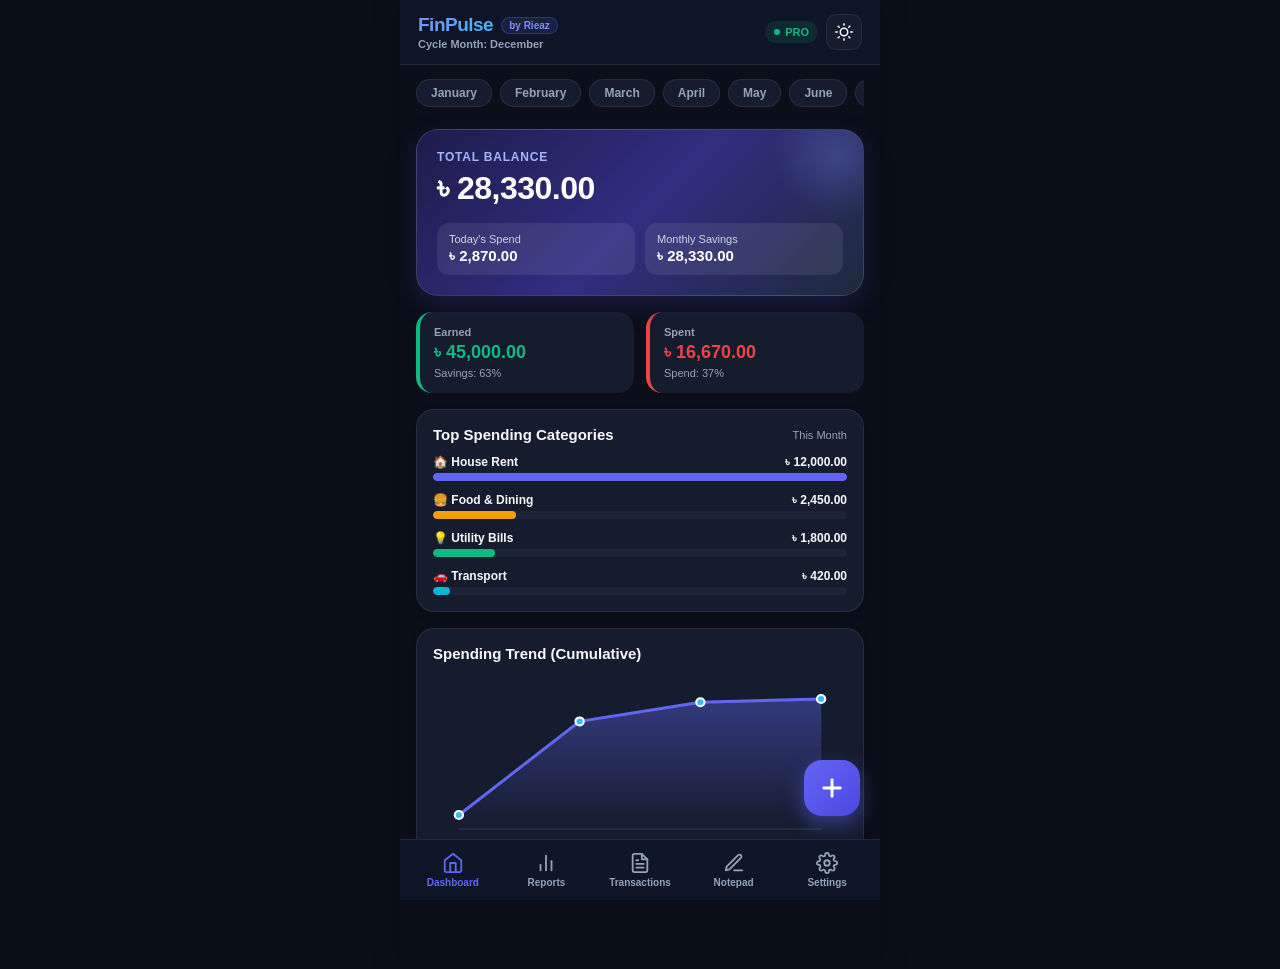
==== commit a16ec45e: "remove recent transactions UI block" ====
--- a/pwa/index.html
+++ b/pwa/index.html
@@ -1,563 +1,1315 @@
-<!DOCTYPE html>
+<!doctype html>
 <html lang="en" data-theme="dark">
-<head>
-  <meta charset="UTF-8">
-  <meta name="viewport" content="width=device-width, initial-scale=1.0, maximum-scale=1.0, user-scalable=no, viewport-fit=cover">
-  <title>FinPulse - Smart Finance Tracker | Developed by Rieaz</title>
-  
-  <!-- Author & Metadata -->
-  <meta name="author" content="Rieaz">
-  <meta name="description" content="FinPulse - Professional personal finance tracker and budget manager. Developed by Rieaz.">
-  <meta name="theme-color" content="#0f172a">
-  <meta name="apple-mobile-web-app-capable" content="yes">
-  <meta name="apple-mobile-web-app-status-bar-style" content="black-translucent">
-  <meta name="apple-mobile-web-app-title" content="FinPulse">
-  
-  <!-- Icons & Manifest -->
-  <link rel="icon" type="image/png" href="icons/favicon.png">
-  <link rel="apple-touch-icon" href="icons/apple-touch-icon.png">
-  <link rel="manifest" href="manifest.json">
-  
-  <!-- Stylesheet -->
-  <link rel="stylesheet" href="style.css?v=2.5.3">
-</head>
-<body>
-  
-  <!-- Splash Screen -->
-  <div id="splash-screen">
-    <div class="splash-header">
-      <h1>WELCOME TO FINPULSE</h1>
-      <p>Connected to your financial health</p>
-    </div>
-    
-    <div class="splash-logo-card">
-      <img src="icons/logo.png" alt="FinPulse Logo">
-    </div>
-    
-    <div class="splash-footer">
-      <div class="dev-tag">Developed by Rieaz</div>
-      <div>App Version 2.5.3 • Build 47 • PWA Edition</div>
-      <div>© 2026 FinPulse by Rieaz. All rights reserved.</div>
-    </div>
-  </div>
-
-  <!-- Main App Shell -->
-  <div id="app-container">
-    
-    <!-- Top App Bar -->
-    <header class="app-header">
-      <div class="brand-wrapper">
-        <div class="brand-title-row">
-          <span class="brand-title" id="lbl-app-name">FinPulse</span>
-          <span class="badge-dev">by Rieaz</span>
+    <head>
+        <meta charset="UTF-8" />
+        <meta
+            name="viewport"
+            content="width=device-width, initial-scale=1.0, maximum-scale=1.0, user-scalable=no, viewport-fit=cover"
+        />
+        <title>FinPulse - Smart Finance Tracker | Developed by Rieaz</title>
+
+        <!-- Author & Metadata -->
+        <meta name="author" content="Rieaz" />
+        <meta
+            name="description"
+            content="FinPulse - Professional personal finance tracker and budget manager. Developed by Rieaz."
+        />
+        <meta name="theme-color" content="#0f172a" />
+        <meta name="apple-mobile-web-app-capable" content="yes" />
+        <meta
+            name="apple-mobile-web-app-status-bar-style"
+            content="black-translucent"
+        />
+        <meta name="apple-mobile-web-app-title" content="FinPulse" />
+
+        <!-- Icons & Manifest -->
+        <link rel="icon" type="image/png" href="icons/favicon.png" />
+        <link rel="apple-touch-icon" href="icons/apple-touch-icon.png" />
+        <link rel="manifest" href="manifest.json" />
+
+        <!-- Stylesheet -->
+        <link rel="stylesheet" href="style.css?v=2.5.4" />
+    </head>
+    <body>
+        <!-- Splash Screen -->
+        <div id="splash-screen">
+            <div class="splash-header">
+                <h1>WELCOME TO FINPULSE</h1>
+                <p>Connected to your financial health</p>
+            </div>
+
+            <div class="splash-logo-card">
+                <img src="icons/logo.png" alt="FinPulse Logo" />
+            </div>
+
+            <div class="splash-footer">
+                <div class="dev-tag">Developed by Rieaz</div>
+                <div>App Version 2.5.3 • Build 47 • PWA Edition</div>
+                <div>© 2026 FinPulse by Rieaz. All rights reserved.</div>
+            </div>
         </div>
-        <div class="cycle-indicator" id="lbl-cycle-month">Cycle Month: March</div>
-      </div>
-      
-      <div class="header-actions">
-        <!-- Install App button (shows in header) -->
-        <button id="btn-header-install" class="btn-install-header" style="display: none;">
-          <svg width="14" height="14" viewBox="0 0 24 24" fill="none" stroke="currentColor" stroke-width="2.5" stroke-linecap="round" stroke-linejoin="round"><path d="M21 15v4a2 2 0 0 1-2 2H5a2 2 0 0 1-2-2v-4"></path><polyline points="7 10 12 15 17 10"></polyline><line x1="12" y1="15" x2="12" y2="3"></line></svg>
-          <span id="lbl-install-header">Install</span>
-        </button>
-
-        <div class="btn-pro">
-          <span style="width: 6px; height: 6px; border-radius: 50%; background: #10b981;"></span>
-          <span id="lbl-pro-badge">PRO</span>
-        </div>
-
-        <button id="btn-theme-toggle" class="btn-icon" aria-label="Toggle Theme">
-          <svg id="icon-theme" width="18" height="18" viewBox="0 0 24 24" fill="none" stroke="currentColor" stroke-width="2" stroke-linecap="round" stroke-linejoin="round"><circle cx="12" cy="12" r="5"></circle><line x1="12" y1="1" x2="12" y2="3"></line><line x1="12" y1="21" x2="12" y2="23"></line><line x1="4.22" y1="4.22" x2="5.64" y2="5.64"></line><line x1="18.36" y1="18.36" x2="19.78" y2="19.78"></line><line x1="1" y1="12" x2="3" y2="12"></line><line x1="21" y1="12" x2="23" y2="12"></line><line x1="4.22" y1="19.78" x2="5.64" y2="18.36"></line><line x1="18.36" y1="5.64" x2="19.78" y2="4.22"></line></svg>
-        </button>
-      </div>
-    </header>
-
-    <!-- Cycle Month Horizontal Slider -->
-    <div class="month-slider-card">
-      <div class="month-slider-scroll" id="month-chips-container">
-        <!-- Injected via JavaScript -->
-      </div>
-    </div>
-
-    <!-- Main Screens View Switcher -->
-    <main class="screens-wrapper">
-      
-      <!-- 1. DASHBOARD SCREEN -->
-      <section id="screen-dashboard" class="tab-screen active">
-        <!-- Hero Balance Card -->
-        <div class="hero-balance-card">
-          <div class="balance-label" id="lbl-total-balance">TOTAL BALANCE</div>
-          <div class="balance-amount" id="val-total-balance">৳ 0.00</div>
-          
-          <div class="quick-stats-grid">
-            <div class="quick-stat-pill">
-              <div class="qs-title" id="lbl-today-spend">Today's Spend</div>
-              <div class="qs-val" id="val-today-spend">৳ 0.00</div>
+
+        <!-- Main App Shell -->
+        <div id="app-container">
+            <!-- Top App Bar -->
+            <header class="app-header">
+                <div class="brand-wrapper">
+                    <div class="brand-title-row">
+                        <span class="brand-title" id="lbl-app-name"
+                            >FinPulse</span
+                        >
+                        <span class="badge-dev">by Rieaz</span>
+                    </div>
+                    <div class="cycle-indicator" id="lbl-cycle-month">
+                        Cycle Month: March
+                    </div>
+                </div>
+
+                <div class="header-actions">
+                    <!-- Install App button (shows in header) -->
+                    <button
+                        id="btn-header-install"
+                        class="btn-install-header"
+                        style="display: none"
+                    >
+                        <svg
+                            width="14"
+                            height="14"
+                            viewBox="0 0 24 24"
+                            fill="none"
+                            stroke="currentColor"
+                            stroke-width="2.5"
+                            stroke-linecap="round"
+                            stroke-linejoin="round"
+                        >
+                            <path
+                                d="M21 15v4a2 2 0 0 1-2 2H5a2 2 0 0 1-2-2v-4"
+                            ></path>
+                            <polyline points="7 10 12 15 17 10"></polyline>
+                            <line x1="12" y1="15" x2="12" y2="3"></line>
+                        </svg>
+                        <span id="lbl-install-header">Install</span>
+                    </button>
+
+                    <div class="btn-pro">
+                        <span
+                            style="
+                                width: 6px;
+                                height: 6px;
+                                border-radius: 50%;
+                                background: #10b981;
+                            "
+                        ></span>
+                        <span id="lbl-pro-badge">PRO</span>
+                    </div>
+
+                    <button
+                        id="btn-theme-toggle"
+                        class="btn-icon"
+                        aria-label="Toggle Theme"
+                    >
+                        <svg
+                            id="icon-theme"
+                            width="18"
+                            height="18"
+                            viewBox="0 0 24 24"
+                            fill="none"
+                            stroke="currentColor"
+                            stroke-width="2"
+                            stroke-linecap="round"
+                            stroke-linejoin="round"
+                        >
+                            <circle cx="12" cy="12" r="5"></circle>
+                            <line x1="12" y1="1" x2="12" y2="3"></line>
+                            <line x1="12" y1="21" x2="12" y2="23"></line>
+                            <line
+                                x1="4.22"
+                                y1="4.22"
+                                x2="5.64"
+                                y2="5.64"
+                            ></line>
+                            <line
+                                x1="18.36"
+                                y1="18.36"
+                                x2="19.78"
+                                y2="19.78"
+                            ></line>
+                            <line x1="1" y1="12" x2="3" y2="12"></line>
+                            <line x1="21" y1="12" x2="23" y2="12"></line>
+                            <line
+                                x1="4.22"
+                                y1="19.78"
+                                x2="5.64"
+                                y2="18.36"
+                            ></line>
+                            <line
+                                x1="18.36"
+                                y1="5.64"
+                                x2="19.78"
+                                y2="4.22"
+                            ></line>
+                        </svg>
+                    </button>
+                </div>
+            </header>
+
+            <!-- Cycle Month Horizontal Slider -->
+            <div class="month-slider-card">
+                <div class="month-slider-scroll" id="month-chips-container">
+                    <!-- Injected via JavaScript -->
+                </div>
             </div>
-            <div class="quick-stat-pill">
-              <div class="qs-title" id="lbl-monthly-savings">Monthly Savings</div>
-              <div class="qs-val" id="val-monthly-savings">৳ 0.00</div>
-            </div>
-          </div>
-        </div>
-
-        <!-- Earned vs Spent 2-column Grid -->
-        <div class="summary-grid">
-          <div class="summary-card income">
-            <span class="sc-label" id="lbl-earned">Earned</span>
-            <span class="sc-val" id="val-total-income">৳ 0.00</span>
-            <span class="sc-sub" id="val-savings-pct">Savings: 0%</span>
-          </div>
-          <div class="summary-card expense">
-            <span class="sc-label" id="lbl-spent">Spent</span>
-            <span class="sc-val" id="val-total-expense">৳ 0.00</span>
-            <span class="sc-sub" id="val-spend-pct">Spend: 0%</span>
-          </div>
-        </div>
-
-        <!-- Top Spending Categories -->
-        <div class="card">
-          <div class="section-header">
-            <h3 id="lbl-top-categories">Top Spending Categories</h3>
-            <span id="lbl-cycle-status" style="font-size: 11px; color: var(--text-muted);">This Month</span>
-          </div>
-          <div class="category-bars" id="dashboard-category-bars">
-            <!-- Rendered by JS -->
-          </div>
-        </div>
-
-        <!-- Spending Trend Chart -->
-        <div class="card">
-          <div class="section-header">
-            <h3 id="lbl-spending-trend">Spending Trend (Cumulative)</h3>
-          </div>
-          <div id="trend-chart-container" style="width: 100%; height: 180px; position: relative;">
-            <svg id="trend-svg" width="100%" height="180" viewBox="0 0 400 180" preserveAspectRatio="none"></svg>
-          </div>
-        </div>
-
-        <!-- Recent Transactions -->
+
+            <!-- Main Screens View Switcher -->
+            <main class="screens-wrapper">
+                <!-- 1. DASHBOARD SCREEN -->
+                <section id="screen-dashboard" class="tab-screen active">
+                    <!-- Hero Balance Card -->
+                    <div class="hero-balance-card">
+                        <div class="balance-label" id="lbl-total-balance">
+                            TOTAL BALANCE
+                        </div>
+                        <div class="balance-amount" id="val-total-balance">
+                            ৳ 0.00
+                        </div>
+
+                        <div class="quick-stats-grid">
+                            <div class="quick-stat-pill">
+                                <div class="qs-title" id="lbl-today-spend">
+                                    Today's Spend
+                                </div>
+                                <div class="qs-val" id="val-today-spend">
+                                    ৳ 0.00
+                                </div>
+                            </div>
+                            <div class="quick-stat-pill">
+                                <div class="qs-title" id="lbl-monthly-savings">
+                                    Monthly Savings
+                                </div>
+                                <div class="qs-val" id="val-monthly-savings">
+                                    ৳ 0.00
+                                </div>
+                            </div>
+                        </div>
+                    </div>
+
+                    <!-- Earned vs Spent 2-column Grid -->
+                    <div class="summary-grid">
+                        <div class="summary-card income">
+                            <span class="sc-label" id="lbl-earned">Earned</span>
+                            <span class="sc-val" id="val-total-income"
+                                >৳ 0.00</span
+                            >
+                            <span class="sc-sub" id="val-savings-pct"
+                                >Savings: 0%</span
+                            >
+                        </div>
+                        <div class="summary-card expense">
+                            <span class="sc-label" id="lbl-spent">Spent</span>
+                            <span class="sc-val" id="val-total-expense"
+                                >৳ 0.00</span
+                            >
+                            <span class="sc-sub" id="val-spend-pct"
+                                >Spend: 0%</span
+                            >
+                        </div>
+                    </div>
+
+                    <!-- Top Spending Categories -->
+                    <div class="card">
+                        <div class="section-header">
+                            <h3 id="lbl-top-categories">
+                                Top Spending Categories
+                            </h3>
+                            <span
+                                id="lbl-cycle-status"
+                                style="
+                                    font-size: 11px;
+                                    color: var(--text-muted);
+                                "
+                                >This Month</span
+                            >
+                        </div>
+                        <div class="category-bars" id="dashboard-category-bars">
+                            <!-- Rendered by JS -->
+                        </div>
+                    </div>
+
+                    <!-- Spending Trend Chart -->
+                    <div class="card">
+                        <div class="section-header">
+                            <h3 id="lbl-spending-trend">
+                                Spending Trend (Cumulative)
+                            </h3>
+                        </div>
+                        <div
+                            id="trend-chart-container"
+                            style="
+                                width: 100%;
+                                height: 180px;
+                                position: relative;
+                            "
+                        >
+                            <svg
+                                id="trend-svg"
+                                width="100%"
+                                height="180"
+                                viewBox="0 0 400 180"
+                                preserveAspectRatio="none"
+                            ></svg>
+                        </div>
+                    </div>
+
+                    <!-- Recent Transactions
         <div class="card">
           <div class="section-header">
             <h3 id="lbl-recent-activity">Latest Daily Activity</h3>
             <button id="btn-view-all-tx">View All</button>
           </div>
           <div class="tx-list" id="dashboard-recent-txs">
-            <!-- Rendered by JS -->
+        
           </div>
+        </div> 
+          -->
+                </section>
+
+                <!-- 2. REPORTS SCREEN -->
+                <section id="screen-reports" class="tab-screen">
+                    <div class="card">
+                        <div class="section-header">
+                            <h3 id="lbl-category-breakdown">
+                                Category Breakdown
+                            </h3>
+                            <span class="badge-dev" id="report-cycle-tag"
+                                >Cycle</span
+                            >
+                        </div>
+                        <!-- Donut SVG Container -->
+                        <div
+                            style="
+                                display: flex;
+                                flex-direction: column;
+                                align-items: center;
+                                padding: 10px 0;
+                            "
+                        >
+                            <div
+                                style="
+                                    position: relative;
+                                    width: 190px;
+                                    height: 190px;
+                                "
+                            >
+                                <svg
+                                    id="donut-svg"
+                                    width="190"
+                                    height="190"
+                                    viewBox="0 0 190 190"
+                                ></svg>
+                                <div
+                                    style="
+                                        position: absolute;
+                                        inset: 0;
+                                        display: flex;
+                                        flex-direction: column;
+                                        align-items: center;
+                                        justify-content: center;
+                                        pointer-events: none;
+                                    "
+                                >
+                                    <span
+                                        style="
+                                            font-size: 11px;
+                                            color: var(--text-muted);
+                                        "
+                                        id="lbl-report-total"
+                                        >Total Exp.</span
+                                    >
+                                    <span
+                                        style="
+                                            font-size: 16px;
+                                            font-weight: 800;
+                                        "
+                                        id="val-report-donut-total"
+                                        >৳ 0</span
+                                    >
+                                </div>
+                            </div>
+                            <div
+                                id="donut-legend"
+                                style="
+                                    display: grid;
+                                    grid-template-columns: 1fr 1fr;
+                                    gap: 8px 14px;
+                                    width: 100%;
+                                    margin-top: 16px;
+                                "
+                            >
+                                <!-- Donut Legend items -->
+                            </div>
+                        </div>
+                    </div>
+
+                    <!-- Category Details Table -->
+                    <div class="card">
+                        <div class="section-header">
+                            <h3 id="lbl-detailed-breakdown">
+                                Detailed Category Table
+                            </h3>
+                        </div>
+                        <div
+                            id="reports-category-details"
+                            class="category-bars"
+                        >
+                            <!-- Rendered by JS -->
+                        </div>
+                    </div>
+                </section>
+
+                <!-- 3. TRANSACTIONS SCREEN -->
+                <section id="screen-transactions" class="tab-screen">
+                    <!-- Search & Filter Controls -->
+                    <div class="search-box">
+                        <svg
+                            width="18"
+                            height="18"
+                            viewBox="0 0 24 24"
+                            fill="none"
+                            stroke="currentColor"
+                            stroke-width="2"
+                        >
+                            <circle cx="11" cy="11" r="8"></circle>
+                            <line x1="21" y1="21" x2="16.65" y2="16.65"></line>
+                        </svg>
+                        <input
+                            type="text"
+                            id="input-search-tx"
+                            placeholder="Search transactions..."
+                        />
+                    </div>
+
+                    <div class="filter-pills">
+                        <button
+                            class="filter-pill active"
+                            data-filter="all"
+                            id="filter-all"
+                        >
+                            All
+                        </button>
+                        <button
+                            class="filter-pill"
+                            data-filter="expense"
+                            id="filter-expense"
+                        >
+                            Expense
+                        </button>
+                        <button
+                            class="filter-pill"
+                            data-filter="income"
+                            id="filter-income"
+                        >
+                            Income
+                        </button>
+                    </div>
+
+                    <div class="tx-list" id="full-transactions-list">
+                        <!-- Rendered by JS -->
+                    </div>
+                </section>
+
+                <!-- 4. CLEAN NOTEPAD SCREEN -->
+                <section id="screen-notepad" class="tab-screen">
+                    <div class="notepad-top-row">
+                        <div class="notepad-title-group">
+                            <h2 id="lbl-notepad-title">Notepad</h2>
+                            <span id="lbl-notepad-count">0 notes saved</span>
+                        </div>
+                        <button id="btn-open-add-note" class="btn-add-note">
+                            <svg
+                                width="14"
+                                height="14"
+                                viewBox="0 0 24 24"
+                                fill="none"
+                                stroke="currentColor"
+                                stroke-width="2.5"
+                            >
+                                <line x1="12" y1="5" x2="12" y2="19"></line>
+                                <line x1="5" y1="12" x2="19" y2="12"></line>
+                            </svg>
+                            <span id="lbl-add-note-btn">Add Note</span>
+                        </button>
+                    </div>
+
+                    <!-- Fast Search Bar -->
+                    <div class="search-box">
+                        <svg
+                            width="18"
+                            height="18"
+                            viewBox="0 0 24 24"
+                            fill="none"
+                            stroke="currentColor"
+                            stroke-width="2"
+                        >
+                            <circle cx="11" cy="11" r="8"></circle>
+                            <line x1="21" y1="21" x2="16.65" y2="16.65"></line>
+                        </svg>
+                        <input
+                            type="text"
+                            id="input-search-notes"
+                            placeholder="Search notes..."
+                        />
+                    </div>
+
+                    <!-- Category Filter Chips -->
+                    <div class="note-categories-scroll">
+                        <button
+                            class="note-cat-chip active"
+                            data-cat="All"
+                            id="chip-cat-all"
+                        >
+                            All
+                        </button>
+                        <button
+                            class="note-cat-chip"
+                            data-cat="Finance"
+                            id="chip-cat-finance"
+                        >
+                            Finance
+                        </button>
+                        <button
+                            class="note-cat-chip"
+                            data-cat="Budget"
+                            id="chip-cat-budget"
+                        >
+                            Budget
+                        </button>
+                        <button
+                            class="note-cat-chip"
+                            data-cat="Shopping"
+                            id="chip-cat-shopping"
+                        >
+                            Shopping
+                        </button>
+                        <button
+                            class="note-cat-chip"
+                            data-cat="Personal"
+                            id="chip-cat-personal"
+                        >
+                            Personal
+                        </button>
+                        <button
+                            class="note-cat-chip"
+                            data-cat="Notes"
+                            id="chip-cat-notes"
+                        >
+                            Notes
+                        </button>
+                    </div>
+
+                    <!-- Notes Container -->
+                    <div class="note-cards-list" id="notes-container">
+                        <!-- Rendered by JS -->
+                    </div>
+                </section>
+
+                <!-- 5. SETTINGS SCREEN -->
+                <section id="screen-settings" class="tab-screen">
+                    <!-- Profile Settings Card -->
+                    <div class="card settings-group">
+                        <div class="section-header">
+                            <h3 id="lbl-profile-settings">Profile Settings</h3>
+                        </div>
+
+                        <div class="form-group">
+                            <label class="form-label" id="lbl-user-name"
+                                >Name</label
+                            >
+                            <input
+                                type="text"
+                                id="input-user-name"
+                                class="form-control"
+                                value="Rieaz"
+                            />
+                        </div>
+
+                        <div class="form-group">
+                            <label class="form-label" id="lbl-currency"
+                                >Currency Options</label
+                            >
+                            <div
+                                class="btn-group-segmented"
+                                id="currency-segmented"
+                            >
+                                <button
+                                    class="btn-segmented active"
+                                    data-curr="৳"
+                                >
+                                    ৳ BDT
+                                </button>
+                                <button class="btn-segmented" data-curr="$">
+                                    $ USD
+                                </button>
+                                <button class="btn-segmented" data-curr="€">
+                                    € EUR
+                                </button>
+                                <button class="btn-segmented" data-curr="£">
+                                    £ GBP
+                                </button>
+                                <button class="btn-segmented" data-curr="₹">
+                                    ₹ INR
+                                </button>
+                            </div>
+                        </div>
+
+                        <div class="form-group">
+                            <label class="form-label" id="lbl-language"
+                                >Language Settings</label
+                            >
+                            <div
+                                class="btn-group-segmented"
+                                id="language-segmented"
+                            >
+                                <button
+                                    class="btn-segmented active"
+                                    data-lang="en"
+                                >
+                                    English
+                                </button>
+                                <button class="btn-segmented" data-lang="bn">
+                                    বাংলা
+                                </button>
+                            </div>
+                        </div>
+
+                        <button
+                            id="btn-save-profile"
+                            class="btn-primary"
+                            style="margin-top: 6px"
+                        >
+                            <span id="lbl-save-profile"
+                                >Save Profile Changes</span
+                            >
+                        </button>
+                    </div>
+
+                    <!-- Notifications & Alerts -->
+                    <div class="card settings-group">
+                        <div class="section-header">
+                            <h3 id="lbl-notifications-section">
+                                Notifications & Alerts
+                            </h3>
+                        </div>
+
+                        <div class="toggle-row">
+                            <span class="toggle-label" id="lbl-reminder-toggle"
+                                >Transaction Reminders</span
+                            >
+                            <label class="switch">
+                                <input
+                                    type="checkbox"
+                                    id="chk-reminder"
+                                    checked
+                                />
+                                <span class="slider"></span>
+                            </label>
+                        </div>
+                        <hr
+                            style="
+                                border: none;
+                                border-top: 1px solid var(--border-subtle);
+                            "
+                        />
+                        <div class="toggle-row">
+                            <span class="toggle-label" id="lbl-alerts-toggle"
+                                >Budget Limit Warnings (>80%)</span
+                            >
+                            <label class="switch">
+                                <input
+                                    type="checkbox"
+                                    id="chk-budget-alerts"
+                                    checked
+                                />
+                                <span class="slider"></span>
+                            </label>
+                        </div>
+                    </div>
+
+                    <!-- Backup & Restore -->
+                    <div class="card settings-group">
+                        <div class="section-header">
+                            <h3 id="lbl-backup-restore">
+                                Data Backup & Restore
+                            </h3>
+                        </div>
+                        <p
+                            style="font-size: 11px; color: var(--text-muted)"
+                            id="lbl-backup-desc"
+                        >
+                            Download your data as a JSON file or restore from a
+                            previous backup.
+                        </p>
+
+                        <div
+                            style="
+                                display: grid;
+                                grid-template-columns: 1fr 1fr;
+                                gap: 10px;
+                                margin-top: 6px;
+                            "
+                        >
+                            <button
+                                id="btn-export-backup"
+                                class="btn-secondary"
+                                style="
+                                    display: flex;
+                                    align-items: center;
+                                    justify-content: center;
+                                    gap: 6px;
+                                "
+                            >
+                                <svg
+                                    width="16"
+                                    height="16"
+                                    viewBox="0 0 24 24"
+                                    fill="none"
+                                    stroke="currentColor"
+                                    stroke-width="2"
+                                >
+                                    <path
+                                        d="M21 15v4a2 2 0 0 1-2 2H5a2 2 0 0 1-2-2v-4"
+                                    ></path>
+                                    <polyline points="17 8 12 3 7 8"></polyline>
+                                    <line x1="12" y1="3" x2="12" y2="15"></line>
+                                </svg>
+                                <span id="lbl-export-json">Export JSON</span>
+                            </button>
+
+                            <button
+                                id="btn-import-backup"
+                                class="btn-secondary"
+                                style="
+                                    display: flex;
+                                    align-items: center;
+                                    justify-content: center;
+                                    gap: 6px;
+                                "
+                            >
+                                <svg
+                                    width="16"
+                                    height="16"
+                                    viewBox="0 0 24 24"
+                                    fill="none"
+                                    stroke="currentColor"
+                                    stroke-width="2"
+                                >
+                                    <path
+                                        d="M21 15v4a2 2 0 0 1-2 2H5a2 2 0 0 1-2-2v-4"
+                                    ></path>
+                                    <polyline
+                                        points="7 10 12 15 17 10"
+                                    ></polyline>
+                                    <line x1="12" y1="15" x2="12" y2="3"></line>
+                                </svg>
+                                <span id="lbl-restore-json">Restore JSON</span>
+                            </button>
+                            <input
+                                type="file"
+                                id="file-import-input"
+                                accept=".json,application/json"
+                                style="display: none"
+                            />
+                        </div>
+                    </div>
+
+                    <!-- PWA Installation Center in Settings -->
+                    <div class="card settings-group">
+                        <div class="section-header">
+                            <h3>FinPulse App Installation</h3>
+                        </div>
+                        <p style="font-size: 11px; color: var(--text-muted)">
+                            Install this Web App directly on your phone or PC
+                            without downloading from app stores.
+                        </p>
+                        <button
+                            id="btn-settings-install-pwa"
+                            class="btn-primary"
+                            style="
+                                margin-top: 6px;
+                                background: linear-gradient(
+                                    135deg,
+                                    #4f46e5,
+                                    #06b6d4
+                                );
+                            "
+                        >
+                            <svg
+                                width="16"
+                                height="16"
+                                viewBox="0 0 24 24"
+                                fill="none"
+                                stroke="currentColor"
+                                stroke-width="2.5"
+                            >
+                                <path
+                                    d="M21 15v4a2 2 0 0 1-2 2H5a2 2 0 0 1-2-2v-4"
+                                ></path>
+                                <polyline points="7 10 12 15 17 10"></polyline>
+                                <line x1="12" y1="15" x2="12" y2="3"></line>
+                            </svg>
+                            <span>Install FinPulse Web App</span>
+                        </button>
+                    </div>
+
+                    <!-- Danger Zone: Factory Reset -->
+                    <div
+                        class="card settings-group"
+                        style="
+                            border-color: rgba(239, 68, 68, 0.3);
+                            background: var(--danger-light);
+                        "
+                    >
+                        <div class="section-header">
+                            <h3
+                                style="color: var(--danger)"
+                                id="lbl-danger-zone"
+                            >
+                                Danger Zone
+                            </h3>
+                        </div>
+                        <button id="btn-factory-reset" class="btn-danger">
+                            <span id="lbl-factory-reset-btn"
+                                >Factory Reset App</span
+                            >
+                        </button>
+                    </div>
+
+                    <!-- Professional Contact Us Card -->
+                    <div class="contact-us-card">
+                        <div class="contact-header">
+                            <div>
+                                <h4 id="lbl-contact-title">Contact Us</h4>
+                                <p id="lbl-contact-subtitle">
+                                    Get in touch directly with developer
+                                </p>
+                            </div>
+                            <span class="contact-version-badge">v2.5.3</span>
+                        </div>
+
+                        <!-- WhatsApp Link -->
+                        <a
+                            href="https://api.whatsapp.com/send?phone=8801628403390"
+                            target="_blank"
+                            rel="noopener noreferrer"
+                            class="contact-item-btn contact-item-whatsapp"
+                        >
+                            <div class="contact-icon-circle">
+                                <svg
+                                    width="18"
+                                    height="18"
+                                    viewBox="0 0 24 24"
+                                    fill="currentColor"
+                                >
+                                    <path
+                                        d="M12.031 6.172c-3.181 0-5.767 2.586-5.768 5.766-.001 1.298.38 2.27 1.019 3.287l-.711 2.598 2.664-.698c.983.54 1.761.802 2.796.802 3.178 0 5.764-2.587 5.765-5.766.001-3.18-2.584-5.789-5.765-5.789zm3.385 8.163c-.144.405-.837.774-1.17.823-.312.045-.694.072-2.12-.518-1.579-.652-2.597-2.257-2.677-2.363-.079-.107-.638-.85-.638-1.621 0-.771.405-1.15.549-1.306.144-.156.314-.195.419-.195.105 0 .21.002.302.007.097.005.228-.037.356.271.132.316.45 1.096.49 1.176.039.08.066.174.013.279-.053.107-.079.174-.157.266-.079.092-.165.205-.236.276-.079.079-.161.165-.069.324.092.158.41 1.054 1.488 1.488.423.17.755.272.936.33.424.135.81.116 1.114.071.34-.051 1.026-.419 1.17-.823.144-.405.144-.753.101-.824-.043-.07-.157-.113-.33-.2z"
+                                    />
+                                </svg>
+                            </div>
+                            <div class="contact-text-box">
+                                <div
+                                    class="contact-title-text"
+                                    id="lbl-contact-wa-title"
+                                >
+                                    Chat on WhatsApp
+                                </div>
+                                <div class="contact-sub-text">
+                                    01628403390 (Tap to chat)
+                                </div>
+                            </div>
+                            <svg
+                                class="contact-arrow-icon"
+                                width="16"
+                                height="16"
+                                viewBox="0 0 24 24"
+                                fill="none"
+                                stroke="currentColor"
+                                stroke-width="2.5"
+                            >
+                                <polyline points="9 18 15 12 9 6"></polyline>
+                            </svg>
+                        </a>
+
+                        <!-- GitHub Link -->
+                        <a
+                            href="https://github.com/zr-rieaz/"
+                            target="_blank"
+                            rel="noopener noreferrer"
+                            class="contact-item-btn contact-item-github"
+                        >
+                            <div class="contact-icon-circle">
+                                <svg
+                                    width="18"
+                                    height="18"
+                                    viewBox="0 0 24 24"
+                                    fill="currentColor"
+                                >
+                                    <path
+                                        d="M12 2A10 10 0 0 0 2 12c0 4.42 2.87 8.17 6.84 9.5.5.08.66-.23.66-.5v-1.69c-2.77.6-3.36-1.34-3.36-1.34-.46-1.16-1.11-1.47-1.11-1.47-.91-.62.07-.6.07-.6 1 .07 1.53 1.03 1.53 1.03.87 1.52 2.34 1.07 2.91.83.1-.65.35-1.09.63-1.34-2.22-.25-4.55-1.11-4.55-4.92 0-1.11.38-2 1.03-2.71-.1-.25-.45-1.29.1-2.64 0 0 .84-.27 2.75 1.02.79-.22 1.65-.33 2.5-.33.85 0 1.71.11 2.5.33 1.91-1.29 2.75-1.02 2.75-1.02.55 1.35.2 2.39.1 2.64.65.71 1.03 1.6 1.03 2.71 0 3.82-2.34 4.66-4.57 4.91.36.31.69.92.69 1.85V21c0 .27.16.59.67.5C19.14 20.16 22 16.42 22 12A10 10 0 0 0 12 2z"
+                                    />
+                                </svg>
+                            </div>
+                            <div class="contact-text-box">
+                                <div
+                                    class="contact-title-text"
+                                    id="lbl-contact-gh-title"
+                                >
+                                    GitHub Profile
+                                </div>
+                                <div class="contact-sub-text">
+                                    https://github.com/zr-rieaz/
+                                </div>
+                            </div>
+                            <svg
+                                class="contact-arrow-icon"
+                                width="16"
+                                height="16"
+                                viewBox="0 0 24 24"
+                                fill="none"
+                                stroke="currentColor"
+                                stroke-width="2.5"
+                            >
+                                <polyline points="9 18 15 12 9 6"></polyline>
+                            </svg>
+                        </a>
+
+                        <div class="contact-footer-text">
+                            FinPulse • Developed by Rieaz • © 2026
+                        </div>
+                    </div>
+                </section>
+            </main>
+
+            <!-- Floating Action Button (+) -->
+            <button id="fab-add-tx" class="fab" aria-label="Add Transaction">
+                <svg
+                    width="28"
+                    height="28"
+                    viewBox="0 0 24 24"
+                    fill="none"
+                    stroke="currentColor"
+                    stroke-width="2.5"
+                    stroke-linecap="round"
+                    stroke-linejoin="round"
+                >
+                    <line x1="12" y1="5" x2="12" y2="19"></line>
+                    <line x1="5" y1="12" x2="19" y2="12"></line>
+                </svg>
+            </button>
+
+            <!-- Bottom Navigation Bar -->
+            <nav class="bottom-nav">
+                <button class="nav-item active" data-tab="dashboard">
+                    <svg
+                        viewBox="0 0 24 24"
+                        fill="none"
+                        stroke-width="2"
+                        stroke-linecap="round"
+                        stroke-linejoin="round"
+                    >
+                        <path
+                            d="M3 9l9-7 9 7v11a2 2 0 0 1-2 2H5a2 2 0 0 1-2-2z"
+                        ></path>
+                        <polyline points="9 22 9 12 15 12 15 22"></polyline>
+                    </svg>
+                    <span id="nav-dashboard">Dashboard</span>
+                </button>
+
+                <button class="nav-item" data-tab="reports">
+                    <svg
+                        viewBox="0 0 24 24"
+                        fill="none"
+                        stroke-width="2"
+                        stroke-linecap="round"
+                        stroke-linejoin="round"
+                    >
+                        <line x1="18" y1="20" x2="18" y2="10"></line>
+                        <line x1="12" y1="20" x2="12" y2="4"></line>
+                        <line x1="6" y1="20" x2="6" y2="14"></line>
+                    </svg>
+                    <span id="nav-reports">Reports</span>
+                </button>
+
+                <button class="nav-item" data-tab="transactions">
+                    <svg
+                        viewBox="0 0 24 24"
+                        fill="none"
+                        stroke-width="2"
+                        stroke-linecap="round"
+                        stroke-linejoin="round"
+                    >
+                        <path
+                            d="M14 2H6a2 2 0 0 0-2 2v16a2 2 0 0 0 2 2h12a2 2 0 0 0 2-2V8z"
+                        ></path>
+                        <polyline points="14 2 14 8 20 8"></polyline>
+                        <line x1="16" y1="13" x2="8" y2="13"></line>
+                        <line x1="16" y1="17" x2="8" y2="17"></line>
+                        <polyline points="10 9 9 9 8 9"></polyline>
+                    </svg>
+                    <span id="nav-logs">Transactions</span>
+                </button>
+
+                <button class="nav-item" data-tab="notepad">
+                    <svg
+                        viewBox="0 0 24 24"
+                        fill="none"
+                        stroke-width="2"
+                        stroke-linecap="round"
+                        stroke-linejoin="round"
+                    >
+                        <path d="M12 20h9"></path>
+                        <path
+                            d="M16.5 3.5a2.121 2.121 0 0 1 3 3L7 19l-4 1 1-4L16.5 3.5z"
+                        ></path>
+                    </svg>
+                    <span id="nav-notepad">Notepad</span>
+                </button>
+
+                <button class="nav-item" data-tab="settings">
+                    <svg
+                        viewBox="0 0 24 24"
+                        fill="none"
+                        stroke-width="2"
+                        stroke-linecap="round"
+                        stroke-linejoin="round"
+                    >
+                        <circle cx="12" cy="12" r="3"></circle>
+                        <path
+                            d="M19.4 15a1.65 1.65 0 0 0 .33 1.82l.06.06a2 2 0 0 1 0 2.83 2 2 0 0 1-2.83 0l-.06-.06a1.65 1.65 0 0 0-1.82-.33 1.65 1.65 0 0 0-1 1.51V21a2 2 0 0 1-2 2 2 2 0 0 1-2-2v-.09A1.65 1.65 0 0 0 9 19.4a1.65 1.65 0 0 0-1.82.33l-.06.06a2 2 0 0 1-2.83 0 2 2 0 0 1 0-2.83l.06-.06a1.65 1.65 0 0 0 .33-1.82 1.65 1.65 0 0 0-1.51-1H3a2 2 0 0 1-2-2 2 2 0 0 1 2-2h.09A1.65 1.65 0 0 0 4.6 9a1.65 1.65 0 0 0-.33-1.82l-.06-.06a2 2 0 0 1 0-2.83 2 2 0 0 1 2.83 0l.06.06a1.65 1.65 0 0 0 1.82.33H9a1.65 1.65 0 0 0 1-1.51V3a2 2 0 0 1 2-2 2 2 0 0 1 2 2v.09a1.65 1.65 0 0 0 1 1.51 1.65 1.65 0 0 0 1.82-.33l.06-.06a2 2 0 0 1 2.83 0 2 2 0 0 1 0 2.83l-.06.06a1.65 1.65 0 0 0-.33 1.82V9a1.65 1.65 0 0 0 1.51 1H21a2 2 0 0 1 2 2 2 2 0 0 1-2 2h-.09a1.65 1.65 0 0 0-1.51 1z"
+                        ></path>
+                    </svg>
+                    <span id="nav-settings">Settings</span>
+                </button>
+            </nav>
         </div>
-      </section>
-
-      <!-- 2. REPORTS SCREEN -->
-      <section id="screen-reports" class="tab-screen">
-        <div class="card">
-          <div class="section-header">
-            <h3 id="lbl-category-breakdown">Category Breakdown</h3>
-            <span class="badge-dev" id="report-cycle-tag">Cycle</span>
-          </div>
-          <!-- Donut SVG Container -->
-          <div style="display: flex; flex-direction: column; align-items: center; padding: 10px 0;">
-            <div style="position: relative; width: 190px; height: 190px;">
-              <svg id="donut-svg" width="190" height="190" viewBox="0 0 190 190"></svg>
-              <div style="position: absolute; inset: 0; display: flex; flex-direction: column; align-items: center; justify-content: center; pointer-events: none;">
-                <span style="font-size: 11px; color: var(--text-muted);" id="lbl-report-total">Total Exp.</span>
-                <span style="font-size: 16px; font-weight: 800;" id="val-report-donut-total">৳ 0</span>
-              </div>
+
+        <!-- Add/Edit Transaction Bottom Sheet Modal -->
+        <div id="modal-transaction" class="modal-overlay">
+            <div class="modal-sheet">
+                <div class="modal-sheet-header">
+                    <h2 id="lbl-modal-title">Add New Transaction</h2>
+                    <button
+                        id="btn-close-modal"
+                        class="btn-icon"
+                        style="border: none"
+                    >
+                        <svg
+                            width="20"
+                            height="20"
+                            viewBox="0 0 24 24"
+                            fill="none"
+                            stroke="currentColor"
+                            stroke-width="2"
+                        >
+                            <line x1="18" y1="6" x2="6" y2="18"></line>
+                            <line x1="6" y1="6" x2="18" y2="18"></line>
+                        </svg>
+                    </button>
+                </div>
+
+                <!-- Type Switcher -->
+                <div class="btn-group-segmented">
+                    <button
+                        type="button"
+                        class="btn-segmented active"
+                        id="btn-type-expense"
+                    >
+                        Expense
+                    </button>
+                    <button
+                        type="button"
+                        class="btn-segmented"
+                        id="btn-type-income"
+                    >
+                        Income
+                    </button>
+                </div>
+
+                <div class="form-group">
+                    <label class="form-label" id="lbl-form-title"
+                        >Title / Description</label
+                    >
+                    <input
+                        type="text"
+                        id="tx-input-title"
+                        class="form-control"
+                        placeholder="e.g., Grocery, Electricity, Freelance"
+                    />
+                </div>
+
+                <div class="form-group">
+                    <label class="form-label" id="lbl-form-amount"
+                        >Amount</label
+                    >
+                    <input
+                        type="number"
+                        id="tx-input-amount"
+                        class="form-control"
+                        placeholder="0.00"
+                        step="any"
+                    />
+                </div>
+
+                <div class="form-group">
+                    <label class="form-label" id="lbl-form-category"
+                        >Category</label
+                    >
+                    <select id="tx-input-category" class="form-control">
+                        <option value="Food">Food</option>
+                        <option value="Rent">Rent</option>
+                        <option value="Transport">Transport</option>
+                        <option value="Health">Health</option>
+                        <option value="Education">Education</option>
+                        <option value="Entertainment">Entertainment</option>
+                        <option value="Utility">Utility</option>
+                        <option value="Shopping">Shopping</option>
+                        <option value="Income">Income</option>
+                        <option value="Other">Other</option>
+                    </select>
+                </div>
+
+                <div class="form-group">
+                    <label class="form-label" id="lbl-form-merchant"
+                        >Merchant / Vendor</label
+                    >
+                    <input
+                        type="text"
+                        id="tx-input-merchant"
+                        class="form-control"
+                        placeholder="e.g., Shwapno, Foodpanda, Netflix"
+                    />
+                </div>
+
+                <div class="form-group">
+                    <label class="form-label" id="lbl-form-date">Date</label>
+                    <input
+                        type="date"
+                        id="tx-input-date"
+                        class="form-control"
+                    />
+                </div>
+
+                <button
+                    id="btn-save-tx"
+                    class="btn-primary"
+                    style="margin-top: 10px"
+                >
+                    <span id="lbl-btn-save-tx">Save Transaction</span>
+                </button>
             </div>
-            <div id="donut-legend" style="display: grid; grid-template-columns: 1fr 1fr; gap: 8px 14px; width: 100%; margin-top: 16px;">
-              <!-- Donut Legend items -->
+        </div>
+
+        <!-- Add/Edit Note Bottom Sheet Modal -->
+        <div id="modal-note" class="modal-overlay">
+            <div class="modal-sheet">
+                <div class="modal-sheet-header">
+                    <h2 id="lbl-modal-note-title">Add New Note</h2>
+                    <button
+                        id="btn-close-note-modal"
+                        class="btn-icon"
+                        style="border: none"
+                    >
+                        <svg
+                            width="20"
+                            height="20"
+                            viewBox="0 0 24 24"
+                            fill="none"
+                            stroke="currentColor"
+                            stroke-width="2"
+                        >
+                            <line x1="18" y1="6" x2="6" y2="18"></line>
+                            <line x1="6" y1="6" x2="18" y2="18"></line>
+                        </svg>
+                    </button>
+                </div>
+
+                <div class="form-group">
+                    <label class="form-label" id="lbl-note-form-cat"
+                        >Category Tag</label
+                    >
+                    <div
+                        class="note-categories-scroll"
+                        style="margin-bottom: 0"
+                    >
+                        <button
+                            type="button"
+                            class="note-cat-chip active"
+                            data-form-cat="Finance"
+                        >
+                            Finance
+                        </button>
+                        <button
+                            type="button"
+                            class="note-cat-chip"
+                            data-form-cat="Budget"
+                        >
+                            Budget
+                        </button>
+                        <button
+                            type="button"
+                            class="note-cat-chip"
+                            data-form-cat="Shopping"
+                        >
+                            Shopping
+                        </button>
+                        <button
+                            type="button"
+                            class="note-cat-chip"
+                            data-form-cat="Personal"
+                        >
+                            Personal
+                        </button>
+                        <button
+                            type="button"
+                            class="note-cat-chip"
+                            data-form-cat="Notes"
+                        >
+                            Notes
+                        </button>
+                    </div>
+                </div>
+
+                <div class="form-group">
+                    <label class="form-label" id="lbl-note-form-title"
+                        >Title</label
+                    >
+                    <input
+                        type="text"
+                        id="note-input-title"
+                        class="form-control"
+                        placeholder="Note title..."
+                    />
+                </div>
+
+                <div class="form-group">
+                    <label class="form-label" id="lbl-note-form-content"
+                        >Content</label
+                    >
+                    <textarea
+                        id="note-input-content"
+                        class="form-control"
+                        style="height: 120px; resize: vertical"
+                        placeholder="Write your thoughts or financial plans here..."
+                    ></textarea>
+                </div>
+
+                <button
+                    id="btn-save-note"
+                    class="btn-primary"
+                    style="margin-top: 10px"
+                >
+                    <span id="lbl-btn-save-note">Save Note</span>
+                </button>
             </div>
-          </div>
         </div>
 
-        <!-- Category Details Table -->
-        <div class="card">
-          <div class="section-header">
-            <h3 id="lbl-detailed-breakdown">Detailed Category Table</h3>
-          </div>
-          <div id="reports-category-details" class="category-bars">
-            <!-- Rendered by JS -->
-          </div>
+        <!-- PWA INSTALL POPUP MODAL (User Requirement) -->
+        <div id="pwa-install-popup" class="install-popup-overlay">
+            <div class="install-popup-card">
+                <div class="install-badge-dev">by Rieaz</div>
+
+                <div class="install-icon-wrapper">
+                    <img src="icons/icon-192.png" alt="FinPulse Icon" />
+                </div>
+
+                <h2>Install FinPulse</h2>
+                <div class="install-author-tag">Developed by Rieaz</div>
+
+                <div class="install-features">
+                    <div class="install-feature-item">
+                        <svg viewBox="0 0 24 24" fill="none" stroke-width="2.5">
+                            <polyline points="20 6 9 17 4 12"></polyline>
+                        </svg>
+                        <span>Offline ready with zero loading delay</span>
+                    </div>
+                    <div class="install-feature-item">
+                        <svg viewBox="0 0 24 24" fill="none" stroke-width="2.5">
+                            <polyline points="20 6 9 17 4 12"></polyline>
+                        </svg>
+                        <span>100% private financial data storage</span>
+                    </div>
+                    <div class="install-feature-item">
+                        <svg viewBox="0 0 24 24" fill="none" stroke-width="2.5">
+                            <polyline points="20 6 9 17 4 12"></polyline>
+                        </svg>
+                        <span>Installs directly onto your Home Screen</span>
+                    </div>
+                </div>
+
+                <!-- iOS specific instructions if detected -->
+                <div
+                    id="ios-install-guide"
+                    class="ios-guide-box"
+                    style="display: none"
+                >
+                    <span
+                        >To install on iPhone/iPad: Tap the
+                        <strong>Share</strong> button
+                        <svg
+                            style="
+                                display: inline;
+                                vertical-align: middle;
+                                width: 16px;
+                                height: 16px;
+                            "
+                            viewBox="0 0 24 24"
+                            fill="none"
+                            stroke="currentColor"
+                            stroke-width="2"
+                        >
+                            <path
+                                d="M4 12v8a2 2 0 0 0 2 2h12a2 2 0 0 0 2-2v-8"
+                            ></path>
+                            <polyline points="16 6 12 2 8 6"></polyline>
+                            <line x1="12" y1="2" x2="12" y2="15"></line>
+                        </svg>
+                        in Safari, then tap
+                        <strong>"Add to Home Screen"</strong>.</span
+                    >
+                </div>
+
+                <div class="install-actions">
+                    <button id="btn-popup-install" class="btn-install-primary">
+                        <svg
+                            width="18"
+                            height="18"
+                            viewBox="0 0 24 24"
+                            fill="none"
+                            stroke="currentColor"
+                            stroke-width="2.5"
+                        >
+                            <path
+                                d="M21 15v4a2 2 0 0 1-2 2H5a2 2 0 0 1-2-2v-4"
+                            ></path>
+                            <polyline points="7 10 12 15 17 10"></polyline>
+                            <line x1="12" y1="15" x2="12" y2="3"></line>
+                        </svg>
+                        <span id="lbl-install-now-btn">Install FinPulse</span>
+                    </button>
+                    <button
+                        id="btn-popup-dismiss"
+                        class="btn-install-secondary"
+                    >
+                        Maybe Later
+                    </button>
+                </div>
+            </div>
         </div>
-      </section>
-
-      <!-- 3. TRANSACTIONS SCREEN -->
-      <section id="screen-transactions" class="tab-screen">
-        <!-- Search & Filter Controls -->
-        <div class="search-box">
-          <svg width="18" height="18" viewBox="0 0 24 24" fill="none" stroke="currentColor" stroke-width="2"><circle cx="11" cy="11" r="8"></circle><line x1="21" y1="21" x2="16.65" y2="16.65"></line></svg>
-          <input type="text" id="input-search-tx" placeholder="Search transactions...">
+
+        <!-- Toast Notification Message Container -->
+        <div id="toast-message" class="toast-container">
+            <span id="toast-text">Success!</span>
         </div>
 
-        <div class="filter-pills">
-          <button class="filter-pill active" data-filter="all" id="filter-all">All</button>
-          <button class="filter-pill" data-filter="expense" id="filter-expense">Expense</button>
-          <button class="filter-pill" data-filter="income" id="filter-income">Income</button>
-        </div>
-
-        <div class="tx-list" id="full-transactions-list">
-          <!-- Rendered by JS -->
-        </div>
-      </section>
-
-      <!-- 4. CLEAN NOTEPAD SCREEN -->
-      <section id="screen-notepad" class="tab-screen">
-        <div class="notepad-top-row">
-          <div class="notepad-title-group">
-            <h2 id="lbl-notepad-title">Notepad</h2>
-            <span id="lbl-notepad-count">0 notes saved</span>
-          </div>
-          <button id="btn-open-add-note" class="btn-add-note">
-            <svg width="14" height="14" viewBox="0 0 24 24" fill="none" stroke="currentColor" stroke-width="2.5"><line x1="12" y1="5" x2="12" y2="19"></line><line x1="5" y1="12" x2="19" y2="12"></line></svg>
-            <span id="lbl-add-note-btn">Add Note</span>
-          </button>
-        </div>
-
-        <!-- Fast Search Bar -->
-        <div class="search-box">
-          <svg width="18" height="18" viewBox="0 0 24 24" fill="none" stroke="currentColor" stroke-width="2"><circle cx="11" cy="11" r="8"></circle><line x1="21" y1="21" x2="16.65" y2="16.65"></line></svg>
-          <input type="text" id="input-search-notes" placeholder="Search notes...">
-        </div>
-
-        <!-- Category Filter Chips -->
-        <div class="note-categories-scroll">
-          <button class="note-cat-chip active" data-cat="All" id="chip-cat-all">All</button>
-          <button class="note-cat-chip" data-cat="Finance" id="chip-cat-finance">Finance</button>
-          <button class="note-cat-chip" data-cat="Budget" id="chip-cat-budget">Budget</button>
-          <button class="note-cat-chip" data-cat="Shopping" id="chip-cat-shopping">Shopping</button>
-          <button class="note-cat-chip" data-cat="Personal" id="chip-cat-personal">Personal</button>
-          <button class="note-cat-chip" data-cat="Notes" id="chip-cat-notes">Notes</button>
-        </div>
-
-        <!-- Notes Container -->
-        <div class="note-cards-list" id="notes-container">
-          <!-- Rendered by JS -->
-        </div>
-      </section>
-
-      <!-- 5. SETTINGS SCREEN -->
-      <section id="screen-settings" class="tab-screen">
-        
-        <!-- Profile Settings Card -->
-        <div class="card settings-group">
-          <div class="section-header">
-            <h3 id="lbl-profile-settings">Profile Settings</h3>
-          </div>
-          
-          <div class="form-group">
-            <label class="form-label" id="lbl-user-name">Name</label>
-            <input type="text" id="input-user-name" class="form-control" value="Rieaz">
-          </div>
-
-          <div class="form-group">
-            <label class="form-label" id="lbl-currency">Currency Options</label>
-            <div class="btn-group-segmented" id="currency-segmented">
-              <button class="btn-segmented active" data-curr="৳">৳ BDT</button>
-              <button class="btn-segmented" data-curr="$">$ USD</button>
-              <button class="btn-segmented" data-curr="€">€ EUR</button>
-              <button class="btn-segmented" data-curr="£">£ GBP</button>
-              <button class="btn-segmented" data-curr="₹">₹ INR</button>
-            </div>
-          </div>
-
-          <div class="form-group">
-            <label class="form-label" id="lbl-language">Language Settings</label>
-            <div class="btn-group-segmented" id="language-segmented">
-              <button class="btn-segmented active" data-lang="en">English</button>
-              <button class="btn-segmented" data-lang="bn">বাংলা</button>
-            </div>
-          </div>
-
-          <button id="btn-save-profile" class="btn-primary" style="margin-top: 6px;">
-            <span id="lbl-save-profile">Save Profile Changes</span>
-          </button>
-        </div>
-
-        <!-- Notifications & Alerts -->
-        <div class="card settings-group">
-          <div class="section-header">
-            <h3 id="lbl-notifications-section">Notifications & Alerts</h3>
-          </div>
-
-          <div class="toggle-row">
-            <span class="toggle-label" id="lbl-reminder-toggle">Transaction Reminders</span>
-            <label class="switch">
-              <input type="checkbox" id="chk-reminder" checked>
-              <span class="slider"></span>
-            </label>
-          </div>
-          <hr style="border: none; border-top: 1px solid var(--border-subtle);">
-          <div class="toggle-row">
-            <span class="toggle-label" id="lbl-alerts-toggle">Budget Limit Warnings (>80%)</span>
-            <label class="switch">
-              <input type="checkbox" id="chk-budget-alerts" checked>
-              <span class="slider"></span>
-            </label>
-          </div>
-        </div>
-
-        <!-- Backup & Restore -->
-        <div class="card settings-group">
-          <div class="section-header">
-            <h3 id="lbl-backup-restore">Data Backup & Restore</h3>
-          </div>
-          <p style="font-size: 11px; color: var(--text-muted);" id="lbl-backup-desc">Download your data as a JSON file or restore from a previous backup.</p>
-          
-          <div style="display: grid; grid-template-columns: 1fr 1fr; gap: 10px; margin-top: 6px;">
-            <button id="btn-export-backup" class="btn-secondary" style="display: flex; align-items: center; justify-content: center; gap: 6px;">
-              <svg width="16" height="16" viewBox="0 0 24 24" fill="none" stroke="currentColor" stroke-width="2"><path d="M21 15v4a2 2 0 0 1-2 2H5a2 2 0 0 1-2-2v-4"></path><polyline points="17 8 12 3 7 8"></polyline><line x1="12" y1="3" x2="12" y2="15"></line></svg>
-              <span id="lbl-export-json">Export JSON</span>
-            </button>
-
-            <button id="btn-import-backup" class="btn-secondary" style="display: flex; align-items: center; justify-content: center; gap: 6px;">
-              <svg width="16" height="16" viewBox="0 0 24 24" fill="none" stroke="currentColor" stroke-width="2"><path d="M21 15v4a2 2 0 0 1-2 2H5a2 2 0 0 1-2-2v-4"></path><polyline points="7 10 12 15 17 10"></polyline><line x1="12" y1="15" x2="12" y2="3"></line></svg>
-              <span id="lbl-restore-json">Restore JSON</span>
-            </button>
-            <input type="file" id="file-import-input" accept=".json,application/json" style="display: none;">
-          </div>
-        </div>
-
-        <!-- PWA Installation Center in Settings -->
-        <div class="card settings-group">
-          <div class="section-header">
-            <h3>FinPulse App Installation</h3>
-          </div>
-          <p style="font-size: 11px; color: var(--text-muted);">Install this Web App directly on your phone or PC without downloading from app stores.</p>
-          <button id="btn-settings-install-pwa" class="btn-primary" style="margin-top: 6px; background: linear-gradient(135deg, #4f46e5, #06b6d4);">
-            <svg width="16" height="16" viewBox="0 0 24 24" fill="none" stroke="currentColor" stroke-width="2.5"><path d="M21 15v4a2 2 0 0 1-2 2H5a2 2 0 0 1-2-2v-4"></path><polyline points="7 10 12 15 17 10"></polyline><line x1="12" y1="15" x2="12" y2="3"></line></svg>
-            <span>Install FinPulse Web App</span>
-          </button>
-        </div>
-
-        <!-- Danger Zone: Factory Reset -->
-        <div class="card settings-group" style="border-color: rgba(239, 68, 68, 0.3); background: var(--danger-light);">
-          <div class="section-header">
-            <h3 style="color: var(--danger);" id="lbl-danger-zone">Danger Zone</h3>
-          </div>
-          <button id="btn-factory-reset" class="btn-danger">
-            <span id="lbl-factory-reset-btn">Factory Reset App</span>
-          </button>
-        </div>
-
-        <!-- Professional Contact Us Card -->
-        <div class="contact-us-card">
-          <div class="contact-header">
-            <div>
-              <h4 id="lbl-contact-title">Contact Us</h4>
-              <p id="lbl-contact-subtitle">Get in touch directly with developer</p>
-            </div>
-            <span class="contact-version-badge">v2.5.3</span>
-          </div>
-
-          <!-- WhatsApp Link -->
-          <a href="https://api.whatsapp.com/send?phone=8801628403390" target="_blank" rel="noopener noreferrer" class="contact-item-btn contact-item-whatsapp">
-            <div class="contact-icon-circle">
-              <svg width="18" height="18" viewBox="0 0 24 24" fill="currentColor"><path d="M12.031 6.172c-3.181 0-5.767 2.586-5.768 5.766-.001 1.298.38 2.27 1.019 3.287l-.711 2.598 2.664-.698c.983.54 1.761.802 2.796.802 3.178 0 5.764-2.587 5.765-5.766.001-3.18-2.584-5.789-5.765-5.789zm3.385 8.163c-.144.405-.837.774-1.17.823-.312.045-.694.072-2.12-.518-1.579-.652-2.597-2.257-2.677-2.363-.079-.107-.638-.85-.638-1.621 0-.771.405-1.15.549-1.306.144-.156.314-.195.419-.195.105 0 .21.002.302.007.097.005.228-.037.356.271.132.316.45 1.096.49 1.176.039.08.066.174.013.279-.053.107-.079.174-.157.266-.079.092-.165.205-.236.276-.079.079-.161.165-.069.324.092.158.41 1.054 1.488 1.488.423.17.755.272.936.33.424.135.81.116 1.114.071.34-.051 1.026-.419 1.17-.823.144-.405.144-.753.101-.824-.043-.07-.157-.113-.33-.2z"/></svg>
-            </div>
-            <div class="contact-text-box">
-              <div class="contact-title-text" id="lbl-contact-wa-title">Chat on WhatsApp</div>
-              <div class="contact-sub-text">01628403390 (Tap to chat)</div>
-            </div>
-            <svg class="contact-arrow-icon" width="16" height="16" viewBox="0 0 24 24" fill="none" stroke="currentColor" stroke-width="2.5"><polyline points="9 18 15 12 9 6"></polyline></svg>
-          </a>
-
-          <!-- GitHub Link -->
-          <a href="https://github.com/zr-rieaz/" target="_blank" rel="noopener noreferrer" class="contact-item-btn contact-item-github">
-            <div class="contact-icon-circle">
-              <svg width="18" height="18" viewBox="0 0 24 24" fill="currentColor"><path d="M12 2A10 10 0 0 0 2 12c0 4.42 2.87 8.17 6.84 9.5.5.08.66-.23.66-.5v-1.69c-2.77.6-3.36-1.34-3.36-1.34-.46-1.16-1.11-1.47-1.11-1.47-.91-.62.07-.6.07-.6 1 .07 1.53 1.03 1.53 1.03.87 1.52 2.34 1.07 2.91.83.1-.65.35-1.09.63-1.34-2.22-.25-4.55-1.11-4.55-4.92 0-1.11.38-2 1.03-2.71-.1-.25-.45-1.29.1-2.64 0 0 .84-.27 2.75 1.02.79-.22 1.65-.33 2.5-.33.85 0 1.71.11 2.5.33 1.91-1.29 2.75-1.02 2.75-1.02.55 1.35.2 2.39.1 2.64.65.71 1.03 1.6 1.03 2.71 0 3.82-2.34 4.66-4.57 4.91.36.31.69.92.69 1.85V21c0 .27.16.59.67.5C19.14 20.16 22 16.42 22 12A10 10 0 0 0 12 2z"/></svg>
-            </div>
-            <div class="contact-text-box">
-              <div class="contact-title-text" id="lbl-contact-gh-title">GitHub Profile</div>
-              <div class="contact-sub-text">https://github.com/zr-rieaz/</div>
-            </div>
-            <svg class="contact-arrow-icon" width="16" height="16" viewBox="0 0 24 24" fill="none" stroke="currentColor" stroke-width="2.5"><polyline points="9 18 15 12 9 6"></polyline></svg>
-          </a>
-
-          <div class="contact-footer-text">
-            FinPulse • Developed by Rieaz • © 2026
-          </div>
-        </div>
-      </section>
-
-    </main>
-
-    <!-- Floating Action Button (+) -->
-    <button id="fab-add-tx" class="fab" aria-label="Add Transaction">
-      <svg width="28" height="28" viewBox="0 0 24 24" fill="none" stroke="currentColor" stroke-width="2.5" stroke-linecap="round" stroke-linejoin="round"><line x1="12" y1="5" x2="12" y2="19"></line><line x1="5" y1="12" x2="19" y2="12"></line></svg>
-    </button>
-
-    <!-- Bottom Navigation Bar -->
-    <nav class="bottom-nav">
-      <button class="nav-item active" data-tab="dashboard">
-        <svg viewBox="0 0 24 24" fill="none" stroke-width="2" stroke-linecap="round" stroke-linejoin="round"><path d="M3 9l9-7 9 7v11a2 2 0 0 1-2 2H5a2 2 0 0 1-2-2z"></path><polyline points="9 22 9 12 15 12 15 22"></polyline></svg>
-        <span id="nav-dashboard">Dashboard</span>
-      </button>
-
-      <button class="nav-item" data-tab="reports">
-        <svg viewBox="0 0 24 24" fill="none" stroke-width="2" stroke-linecap="round" stroke-linejoin="round"><line x1="18" y1="20" x2="18" y2="10"></line><line x1="12" y1="20" x2="12" y2="4"></line><line x1="6" y1="20" x2="6" y2="14"></line></svg>
-        <span id="nav-reports">Reports</span>
-      </button>
-
-      <button class="nav-item" data-tab="transactions">
-        <svg viewBox="0 0 24 24" fill="none" stroke-width="2" stroke-linecap="round" stroke-linejoin="round"><path d="M14 2H6a2 2 0 0 0-2 2v16a2 2 0 0 0 2 2h12a2 2 0 0 0 2-2V8z"></path><polyline points="14 2 14 8 20 8"></polyline><line x1="16" y1="13" x2="8" y2="13"></line><line x1="16" y1="17" x2="8" y2="17"></line><polyline points="10 9 9 9 8 9"></polyline></svg>
-        <span id="nav-logs">Transactions</span>
-      </button>
-
-      <button class="nav-item" data-tab="notepad">
-        <svg viewBox="0 0 24 24" fill="none" stroke-width="2" stroke-linecap="round" stroke-linejoin="round"><path d="M12 20h9"></path><path d="M16.5 3.5a2.121 2.121 0 0 1 3 3L7 19l-4 1 1-4L16.5 3.5z"></path></svg>
-        <span id="nav-notepad">Notepad</span>
-      </button>
-
-      <button class="nav-item" data-tab="settings">
-        <svg viewBox="0 0 24 24" fill="none" stroke-width="2" stroke-linecap="round" stroke-linejoin="round"><circle cx="12" cy="12" r="3"></circle><path d="M19.4 15a1.65 1.65 0 0 0 .33 1.82l.06.06a2 2 0 0 1 0 2.83 2 2 0 0 1-2.83 0l-.06-.06a1.65 1.65 0 0 0-1.82-.33 1.65 1.65 0 0 0-1 1.51V21a2 2 0 0 1-2 2 2 2 0 0 1-2-2v-.09A1.65 1.65 0 0 0 9 19.4a1.65 1.65 0 0 0-1.82.33l-.06.06a2 2 0 0 1-2.83 0 2 2 0 0 1 0-2.83l.06-.06a1.65 1.65 0 0 0 .33-1.82 1.65 1.65 0 0 0-1.51-1H3a2 2 0 0 1-2-2 2 2 0 0 1 2-2h.09A1.65 1.65 0 0 0 4.6 9a1.65 1.65 0 0 0-.33-1.82l-.06-.06a2 2 0 0 1 0-2.83 2 2 0 0 1 2.83 0l.06.06a1.65 1.65 0 0 0 1.82.33H9a1.65 1.65 0 0 0 1-1.51V3a2 2 0 0 1 2-2 2 2 0 0 1 2 2v.09a1.65 1.65 0 0 0 1 1.51 1.65 1.65 0 0 0 1.82-.33l.06-.06a2 2 0 0 1 2.83 0 2 2 0 0 1 0 2.83l-.06.06a1.65 1.65 0 0 0-.33 1.82V9a1.65 1.65 0 0 0 1.51 1H21a2 2 0 0 1 2 2 2 2 0 0 1-2 2h-.09a1.65 1.65 0 0 0-1.51 1z"></path></svg>
-        <span id="nav-settings">Settings</span>
-      </button>
-    </nav>
-  </div>
-
-  <!-- Add/Edit Transaction Bottom Sheet Modal -->
-  <div id="modal-transaction" class="modal-overlay">
-    <div class="modal-sheet">
-      <div class="modal-sheet-header">
-        <h2 id="lbl-modal-title">Add New Transaction</h2>
-        <button id="btn-close-modal" class="btn-icon" style="border: none;">
-          <svg width="20" height="20" viewBox="0 0 24 24" fill="none" stroke="currentColor" stroke-width="2"><line x1="18" y1="6" x2="6" y2="18"></line><line x1="6" y1="6" x2="18" y2="18"></line></svg>
-        </button>
-      </div>
-
-      <!-- Type Switcher -->
-      <div class="btn-group-segmented">
-        <button type="button" class="btn-segmented active" id="btn-type-expense">Expense</button>
-        <button type="button" class="btn-segmented" id="btn-type-income">Income</button>
-      </div>
-
-      <div class="form-group">
-        <label class="form-label" id="lbl-form-title">Title / Description</label>
-        <input type="text" id="tx-input-title" class="form-control" placeholder="e.g., Grocery, Electricity, Freelance">
-      </div>
-
-      <div class="form-group">
-        <label class="form-label" id="lbl-form-amount">Amount</label>
-        <input type="number" id="tx-input-amount" class="form-control" placeholder="0.00" step="any">
-      </div>
-
-      <div class="form-group">
-        <label class="form-label" id="lbl-form-category">Category</label>
-        <select id="tx-input-category" class="form-control">
-          <option value="Food">Food</option>
-          <option value="Rent">Rent</option>
-          <option value="Transport">Transport</option>
-          <option value="Health">Health</option>
-          <option value="Education">Education</option>
-          <option value="Entertainment">Entertainment</option>
-          <option value="Utility">Utility</option>
-          <option value="Shopping">Shopping</option>
-          <option value="Income">Income</option>
-          <option value="Other">Other</option>
-        </select>
-      </div>
-
-      <div class="form-group">
-        <label class="form-label" id="lbl-form-merchant">Merchant / Vendor</label>
-        <input type="text" id="tx-input-merchant" class="form-control" placeholder="e.g., Shwapno, Foodpanda, Netflix">
-      </div>
-
-      <div class="form-group">
-        <label class="form-label" id="lbl-form-date">Date</label>
-        <input type="date" id="tx-input-date" class="form-control">
-      </div>
-
-      <button id="btn-save-tx" class="btn-primary" style="margin-top: 10px;">
-        <span id="lbl-btn-save-tx">Save Transaction</span>
-      </button>
-    </div>
-  </div>
-
-  <!-- Add/Edit Note Bottom Sheet Modal -->
-  <div id="modal-note" class="modal-overlay">
-    <div class="modal-sheet">
-      <div class="modal-sheet-header">
-        <h2 id="lbl-modal-note-title">Add New Note</h2>
-        <button id="btn-close-note-modal" class="btn-icon" style="border: none;">
-          <svg width="20" height="20" viewBox="0 0 24 24" fill="none" stroke="currentColor" stroke-width="2"><line x1="18" y1="6" x2="6" y2="18"></line><line x1="6" y1="6" x2="18" y2="18"></line></svg>
-        </button>
-      </div>
-
-      <div class="form-group">
-        <label class="form-label" id="lbl-note-form-cat">Category Tag</label>
-        <div class="note-categories-scroll" style="margin-bottom: 0;">
-          <button type="button" class="note-cat-chip active" data-form-cat="Finance">Finance</button>
-          <button type="button" class="note-cat-chip" data-form-cat="Budget">Budget</button>
-          <button type="button" class="note-cat-chip" data-form-cat="Shopping">Shopping</button>
-          <button type="button" class="note-cat-chip" data-form-cat="Personal">Personal</button>
-          <button type="button" class="note-cat-chip" data-form-cat="Notes">Notes</button>
-        </div>
-      </div>
-
-      <div class="form-group">
-        <label class="form-label" id="lbl-note-form-title">Title</label>
-        <input type="text" id="note-input-title" class="form-control" placeholder="Note title...">
-      </div>
-
-      <div class="form-group">
-        <label class="form-label" id="lbl-note-form-content">Content</label>
-        <textarea id="note-input-content" class="form-control" style="height: 120px; resize: vertical;" placeholder="Write your thoughts or financial plans here..."></textarea>
-      </div>
-
-      <button id="btn-save-note" class="btn-primary" style="margin-top: 10px;">
-        <span id="lbl-btn-save-note">Save Note</span>
-      </button>
-    </div>
-  </div>
-
-  <!-- PWA INSTALL POPUP MODAL (User Requirement) -->
-  <div id="pwa-install-popup" class="install-popup-overlay">
-    <div class="install-popup-card">
-      <div class="install-badge-dev">by Rieaz</div>
-      
-      <div class="install-icon-wrapper">
-        <img src="icons/icon-192.png" alt="FinPulse Icon">
-      </div>
-
-      <h2>Install FinPulse</h2>
-      <div class="install-author-tag">Developed by Rieaz</div>
-
-      <div class="install-features">
-        <div class="install-feature-item">
-          <svg viewBox="0 0 24 24" fill="none" stroke-width="2.5"><polyline points="20 6 9 17 4 12"></polyline></svg>
-          <span>Offline ready with zero loading delay</span>
-        </div>
-        <div class="install-feature-item">
-          <svg viewBox="0 0 24 24" fill="none" stroke-width="2.5"><polyline points="20 6 9 17 4 12"></polyline></svg>
-          <span>100% private financial data storage</span>
-        </div>
-        <div class="install-feature-item">
-          <svg viewBox="0 0 24 24" fill="none" stroke-width="2.5"><polyline points="20 6 9 17 4 12"></polyline></svg>
-          <span>Installs directly onto your Home Screen</span>
-        </div>
-      </div>
-
-      <!-- iOS specific instructions if detected -->
-      <div id="ios-install-guide" class="ios-guide-box" style="display: none;">
-        <span>To install on iPhone/iPad: Tap the <strong>Share</strong> button <svg style="display:inline; vertical-align:middle; width:16px; height:16px;" viewBox="0 0 24 24" fill="none" stroke="currentColor" stroke-width="2"><path d="M4 12v8a2 2 0 0 0 2 2h12a2 2 0 0 0 2-2v-8"></path><polyline points="16 6 12 2 8 6"></polyline><line x1="12" y1="2" x2="12" y2="15"></line></svg> in Safari, then tap <strong>"Add to Home Screen"</strong>.</span>
-      </div>
-
-      <div class="install-actions">
-        <button id="btn-popup-install" class="btn-install-primary">
-          <svg width="18" height="18" viewBox="0 0 24 24" fill="none" stroke="currentColor" stroke-width="2.5"><path d="M21 15v4a2 2 0 0 1-2 2H5a2 2 0 0 1-2-2v-4"></path><polyline points="7 10 12 15 17 10"></polyline><line x1="12" y1="15" x2="12" y2="3"></line></svg>
-          <span id="lbl-install-now-btn">Install FinPulse</span>
-        </button>
-        <button id="btn-popup-dismiss" class="btn-install-secondary">Maybe Later</button>
-      </div>
-    </div>
-  </div>
-
-  <!-- Toast Notification Message Container -->
-  <div id="toast-message" class="toast-container">
-    <span id="toast-text">Success!</span>
-  </div>
-
-  <!-- App Script -->
-  <script src="app.js?v=2.5.3"></script>
-</body>
+        <!-- App Script -->
+        <script src="app.js?v=2.5.4"></script>
+    </body>
 </html>
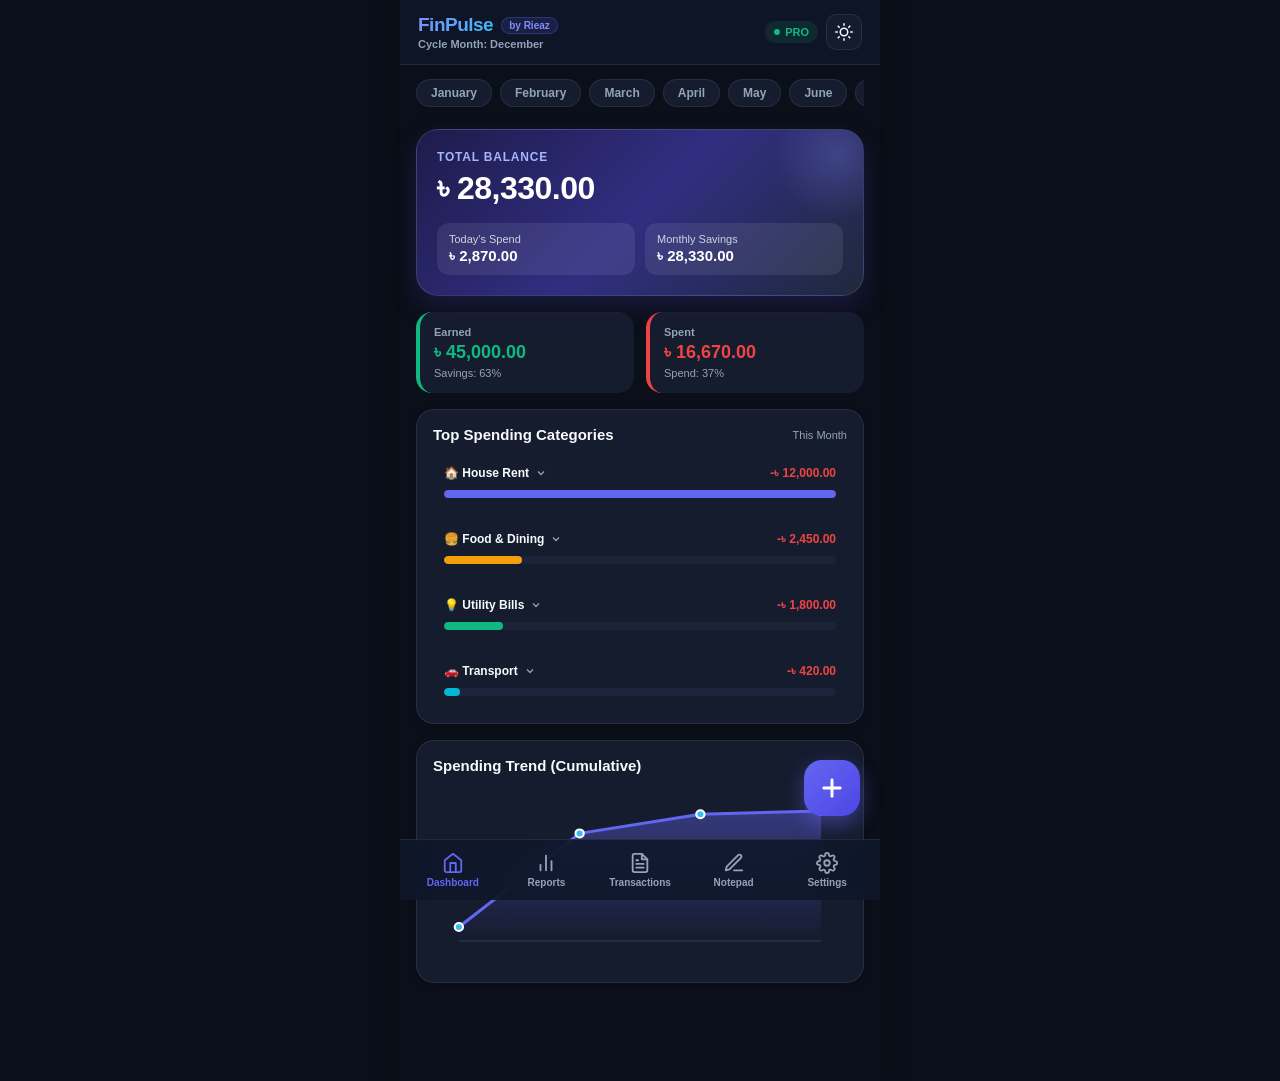
==== commit 0f0ef670: "Fix: name" ====
--- a/pwa/index.html
+++ b/pwa/index.html
@@ -1,1315 +1,539 @@
-<!doctype html>
+<!DOCTYPE html>
 <html lang="en" data-theme="dark">
-    <head>
-        <meta charset="UTF-8" />
-        <meta
-            name="viewport"
-            content="width=device-width, initial-scale=1.0, maximum-scale=1.0, user-scalable=no, viewport-fit=cover"
-        />
-        <title>FinPulse - Smart Finance Tracker | Developed by Rieaz</title>
-
-        <!-- Author & Metadata -->
-        <meta name="author" content="Rieaz" />
-        <meta
-            name="description"
-            content="FinPulse - Professional personal finance tracker and budget manager. Developed by Rieaz."
-        />
-        <meta name="theme-color" content="#0f172a" />
-        <meta name="apple-mobile-web-app-capable" content="yes" />
-        <meta
-            name="apple-mobile-web-app-status-bar-style"
-            content="black-translucent"
-        />
-        <meta name="apple-mobile-web-app-title" content="FinPulse" />
-
-        <!-- Icons & Manifest -->
-        <link rel="icon" type="image/png" href="icons/favicon.png" />
-        <link rel="apple-touch-icon" href="icons/apple-touch-icon.png" />
-        <link rel="manifest" href="manifest.json" />
-
-        <!-- Stylesheet -->
-        <link rel="stylesheet" href="style.css?v=2.5.4" />
-    </head>
-    <body>
-        <!-- Splash Screen -->
-        <div id="splash-screen">
-            <div class="splash-header">
-                <h1>WELCOME TO FINPULSE</h1>
-                <p>Connected to your financial health</p>
-            </div>
-
-            <div class="splash-logo-card">
-                <img src="icons/logo.png" alt="FinPulse Logo" />
-            </div>
-
-            <div class="splash-footer">
-                <div class="dev-tag">Developed by Rieaz</div>
-                <div>App Version 2.5.3 • Build 47 • PWA Edition</div>
-                <div>© 2026 FinPulse by Rieaz. All rights reserved.</div>
-            </div>
-        </div>
-
-        <!-- Main App Shell -->
-        <div id="app-container">
-            <!-- Top App Bar -->
-            <header class="app-header">
-                <div class="brand-wrapper">
-                    <div class="brand-title-row">
-                        <span class="brand-title" id="lbl-app-name"
-                            >FinPulse</span
-                        >
-                        <span class="badge-dev">by Rieaz</span>
-                    </div>
-                    <div class="cycle-indicator" id="lbl-cycle-month">
-                        Cycle Month: March
-                    </div>
-                </div>
-
-                <div class="header-actions">
-                    <!-- Install App button (shows in header) -->
-                    <button
-                        id="btn-header-install"
-                        class="btn-install-header"
-                        style="display: none"
-                    >
-                        <svg
-                            width="14"
-                            height="14"
-                            viewBox="0 0 24 24"
-                            fill="none"
-                            stroke="currentColor"
-                            stroke-width="2.5"
-                            stroke-linecap="round"
-                            stroke-linejoin="round"
-                        >
-                            <path
-                                d="M21 15v4a2 2 0 0 1-2 2H5a2 2 0 0 1-2-2v-4"
-                            ></path>
-                            <polyline points="7 10 12 15 17 10"></polyline>
-                            <line x1="12" y1="15" x2="12" y2="3"></line>
-                        </svg>
-                        <span id="lbl-install-header">Install</span>
-                    </button>
-
-                    <div class="btn-pro">
-                        <span
-                            style="
-                                width: 6px;
-                                height: 6px;
-                                border-radius: 50%;
-                                background: #10b981;
-                            "
-                        ></span>
-                        <span id="lbl-pro-badge">PRO</span>
-                    </div>
-
-                    <button
-                        id="btn-theme-toggle"
-                        class="btn-icon"
-                        aria-label="Toggle Theme"
-                    >
-                        <svg
-                            id="icon-theme"
-                            width="18"
-                            height="18"
-                            viewBox="0 0 24 24"
-                            fill="none"
-                            stroke="currentColor"
-                            stroke-width="2"
-                            stroke-linecap="round"
-                            stroke-linejoin="round"
-                        >
-                            <circle cx="12" cy="12" r="5"></circle>
-                            <line x1="12" y1="1" x2="12" y2="3"></line>
-                            <line x1="12" y1="21" x2="12" y2="23"></line>
-                            <line
-                                x1="4.22"
-                                y1="4.22"
-                                x2="5.64"
-                                y2="5.64"
-                            ></line>
-                            <line
-                                x1="18.36"
-                                y1="18.36"
-                                x2="19.78"
-                                y2="19.78"
-                            ></line>
-                            <line x1="1" y1="12" x2="3" y2="12"></line>
-                            <line x1="21" y1="12" x2="23" y2="12"></line>
-                            <line
-                                x1="4.22"
-                                y1="19.78"
-                                x2="5.64"
-                                y2="18.36"
-                            ></line>
-                            <line
-                                x1="18.36"
-                                y1="5.64"
-                                x2="19.78"
-                                y2="4.22"
-                            ></line>
-                        </svg>
-                    </button>
-                </div>
-            </header>
-
-            <!-- Cycle Month Horizontal Slider -->
-            <div class="month-slider-card">
-                <div class="month-slider-scroll" id="month-chips-container">
-                    <!-- Injected via JavaScript -->
-                </div>
-            </div>
-
-            <!-- Main Screens View Switcher -->
-            <main class="screens-wrapper">
-                <!-- 1. DASHBOARD SCREEN -->
-                <section id="screen-dashboard" class="tab-screen active">
-                    <!-- Hero Balance Card -->
-                    <div class="hero-balance-card">
-                        <div class="balance-label" id="lbl-total-balance">
-                            TOTAL BALANCE
-                        </div>
-                        <div class="balance-amount" id="val-total-balance">
-                            ৳ 0.00
-                        </div>
-
-                        <div class="quick-stats-grid">
-                            <div class="quick-stat-pill">
-                                <div class="qs-title" id="lbl-today-spend">
-                                    Today's Spend
-                                </div>
-                                <div class="qs-val" id="val-today-spend">
-                                    ৳ 0.00
-                                </div>
-                            </div>
-                            <div class="quick-stat-pill">
-                                <div class="qs-title" id="lbl-monthly-savings">
-                                    Monthly Savings
-                                </div>
-                                <div class="qs-val" id="val-monthly-savings">
-                                    ৳ 0.00
-                                </div>
-                            </div>
-                        </div>
-                    </div>
-
-                    <!-- Earned vs Spent 2-column Grid -->
-                    <div class="summary-grid">
-                        <div class="summary-card income">
-                            <span class="sc-label" id="lbl-earned">Earned</span>
-                            <span class="sc-val" id="val-total-income"
-                                >৳ 0.00</span
-                            >
-                            <span class="sc-sub" id="val-savings-pct"
-                                >Savings: 0%</span
-                            >
-                        </div>
-                        <div class="summary-card expense">
-                            <span class="sc-label" id="lbl-spent">Spent</span>
-                            <span class="sc-val" id="val-total-expense"
-                                >৳ 0.00</span
-                            >
-                            <span class="sc-sub" id="val-spend-pct"
-                                >Spend: 0%</span
-                            >
-                        </div>
-                    </div>
-
-                    <!-- Top Spending Categories -->
-                    <div class="card">
-                        <div class="section-header">
-                            <h3 id="lbl-top-categories">
-                                Top Spending Categories
-                            </h3>
-                            <span
-                                id="lbl-cycle-status"
-                                style="
-                                    font-size: 11px;
-                                    color: var(--text-muted);
-                                "
-                                >This Month</span
-                            >
-                        </div>
-                        <div class="category-bars" id="dashboard-category-bars">
-                            <!-- Rendered by JS -->
-                        </div>
-                    </div>
-
-                    <!-- Spending Trend Chart -->
-                    <div class="card">
-                        <div class="section-header">
-                            <h3 id="lbl-spending-trend">
-                                Spending Trend (Cumulative)
-                            </h3>
-                        </div>
-                        <div
-                            id="trend-chart-container"
-                            style="
-                                width: 100%;
-                                height: 180px;
-                                position: relative;
-                            "
-                        >
-                            <svg
-                                id="trend-svg"
-                                width="100%"
-                                height="180"
-                                viewBox="0 0 400 180"
-                                preserveAspectRatio="none"
-                            ></svg>
-                        </div>
-                    </div>
-
-                    <!-- Recent Transactions
+<head>
+  <meta charset="UTF-8">
+  <meta name="viewport" content="width=device-width, initial-scale=1.0, maximum-scale=1.0, user-scalable=no, viewport-fit=cover">
+  <title>FinPulse - Smart Finance Tracker | Developed by Rieaz</title>
+  
+  <!-- Author & Metadata -->
+  <meta name="author" content="Rieaz">
+  <meta name="description" content="FinPulse - Professional personal finance tracker and budget manager. Developed by Rieaz.">
+  <meta name="theme-color" content="#0f172a">
+  <meta name="apple-mobile-web-app-capable" content="yes">
+  <meta name="apple-mobile-web-app-status-bar-style" content="black-translucent">
+  <meta name="apple-mobile-web-app-title" content="FinPulse">
+  
+  <!-- Icons & Manifest -->
+  <link rel="icon" type="image/png" href="icons/favicon.png">
+  <link rel="apple-touch-icon" href="icons/apple-touch-icon.png">
+  <link rel="manifest" href="manifest.json">
+  
+  <!-- Stylesheet -->
+  <link rel="stylesheet" href="style.css?v=2.5.4">
+</head>
+<body>
+  
+  <!-- Splash Screen -->
+  <div id="splash-screen">
+    <div class="splash-header">
+      <h1>WELCOME TO FINPULSE</h1>
+      <p>Connected to your financial health</p>
+    </div>
+    
+    <div class="splash-logo-card">
+      <img src="icons/logo.png" alt="FinPulse Logo">
+    </div>
+    
+    <div class="splash-footer">
+      <div class="dev-tag">Developed by Rieaz</div>
+      <div>App Version 2.5.3 • Build 47 • PWA Edition</div>
+      <div>© 2026 FinPulse by Rieaz. All rights reserved.</div>
+    </div>
+  </div>
+
+  <!-- Main App Shell -->
+  <div id="app-container">
+    
+    <!-- Top App Bar -->
+    <header class="app-header">
+      <div class="brand-wrapper">
+        <div class="brand-title-row">
+          <span class="brand-title" id="lbl-app-name">FinPulse</span>
+          <span class="badge-dev">by Rieaz</span>
+        </div>
+        <div class="cycle-indicator" id="lbl-cycle-month">Cycle Month: March</div>
+      </div>
+      
+      <div class="header-actions">
+        <!-- Install App button (shows in header) -->
+        <button id="btn-header-install" class="btn-install-header" style="display: none;">
+          <svg width="14" height="14" viewBox="0 0 24 24" fill="none" stroke="currentColor" stroke-width="2.5" stroke-linecap="round" stroke-linejoin="round"><path d="M21 15v4a2 2 0 0 1-2 2H5a2 2 0 0 1-2-2v-4"></path><polyline points="7 10 12 15 17 10"></polyline><line x1="12" y1="15" x2="12" y2="3"></line></svg>
+          <span id="lbl-install-header">Install</span>
+        </button>
+
+        <div class="btn-pro">
+          <span style="width: 6px; height: 6px; border-radius: 50%; background: #10b981;"></span>
+          <span id="lbl-pro-badge">PRO</span>
+        </div>
+
+        <button id="btn-theme-toggle" class="btn-icon" aria-label="Toggle Theme">
+          <svg id="icon-theme" width="18" height="18" viewBox="0 0 24 24" fill="none" stroke="currentColor" stroke-width="2" stroke-linecap="round" stroke-linejoin="round"><circle cx="12" cy="12" r="5"></circle><line x1="12" y1="1" x2="12" y2="3"></line><line x1="12" y1="21" x2="12" y2="23"></line><line x1="4.22" y1="4.22" x2="5.64" y2="5.64"></line><line x1="18.36" y1="18.36" x2="19.78" y2="19.78"></line><line x1="1" y1="12" x2="3" y2="12"></line><line x1="21" y1="12" x2="23" y2="12"></line><line x1="4.22" y1="19.78" x2="5.64" y2="18.36"></line><line x1="18.36" y1="5.64" x2="19.78" y2="4.22"></line></svg>
+        </button>
+      </div>
+    </header>
+
+    <!-- Cycle Month Horizontal Slider -->
+    <div class="month-slider-card">
+      <div class="month-slider-scroll" id="month-chips-container">
+        <!-- Injected via JavaScript -->
+      </div>
+    </div>
+
+    <!-- Main Screens View Switcher -->
+    <main class="screens-wrapper">
+      
+      <!-- 1. DASHBOARD SCREEN -->
+      <section id="screen-dashboard" class="tab-screen active">
+        <!-- Hero Balance Card -->
+        <div class="hero-balance-card">
+          <div class="balance-label" id="lbl-total-balance">TOTAL BALANCE</div>
+          <div class="balance-amount" id="val-total-balance">৳ 0.00</div>
+          
+          <div class="quick-stats-grid">
+            <div class="quick-stat-pill">
+              <div class="qs-title" id="lbl-today-spend">Today's Spend</div>
+              <div class="qs-val" id="val-today-spend">৳ 0.00</div>
+            </div>
+            <div class="quick-stat-pill">
+              <div class="qs-title" id="lbl-monthly-savings">Monthly Savings</div>
+              <div class="qs-val" id="val-monthly-savings">৳ 0.00</div>
+            </div>
+          </div>
+        </div>
+
+        <!-- Earned vs Spent 2-column Grid -->
+        <div class="summary-grid">
+          <div class="summary-card income">
+            <span class="sc-label" id="lbl-earned">Earned</span>
+            <span class="sc-val" id="val-total-income">৳ 0.00</span>
+            <span class="sc-sub" id="val-savings-pct">Savings: 0%</span>
+          </div>
+          <div class="summary-card expense">
+            <span class="sc-label" id="lbl-spent">Spent</span>
+            <span class="sc-val" id="val-total-expense">৳ 0.00</span>
+            <span class="sc-sub" id="val-spend-pct">Spend: 0%</span>
+          </div>
+        </div>
+
+        <!-- Top Spending Categories -->
         <div class="card">
           <div class="section-header">
-            <h3 id="lbl-recent-activity">Latest Daily Activity</h3>
-            <button id="btn-view-all-tx">View All</button>
-          </div>
-          <div class="tx-list" id="dashboard-recent-txs">
+            <h3 id="lbl-top-categories">Top Spending Categories</h3>
+            <span id="lbl-cycle-status" style="font-size: 11px; color: var(--text-muted);">This Month</span>
+          </div>
+          <div class="category-bars" id="dashboard-category-bars">
+            <!-- Rendered by JS -->
+          </div>
+        </div>
+
+        <!-- Spending Trend Chart -->
+        <div class="card">
+          <div class="section-header">
+            <h3 id="lbl-spending-trend">Spending Trend (Cumulative)</h3>
+          </div>
+          <div id="trend-chart-container" style="width: 100%; height: 180px; position: relative;">
+            <svg id="trend-svg" width="100%" height="180" viewBox="0 0 400 180" preserveAspectRatio="none"></svg>
+          </div>
+        </div>
+      </section>
+
+      <!-- 2. REPORTS SCREEN -->
+      <section id="screen-reports" class="tab-screen">
+        <div class="card">
+          <div class="section-header">
+            <h3 id="lbl-category-breakdown">Category Breakdown</h3>
+            <span class="badge-dev" id="report-cycle-tag">Cycle</span>
+          </div>
+          <!-- Donut SVG Container -->
+          <div style="display: flex; flex-direction: column; align-items: center; padding: 10px 0;">
+            <div style="position: relative; width: 190px; height: 190px;">
+              <svg id="donut-svg" width="190" height="190" viewBox="0 0 190 190"></svg>
+              <div style="position: absolute; inset: 0; display: flex; flex-direction: column; align-items: center; justify-content: center; pointer-events: none;">
+                <span style="font-size: 11px; color: var(--text-muted);" id="lbl-report-total">Total Exp.</span>
+                <span style="font-size: 16px; font-weight: 800;" id="val-report-donut-total">৳ 0</span>
+              </div>
+            </div>
+            <div id="donut-legend" style="display: grid; grid-template-columns: 1fr 1fr; gap: 8px 14px; width: 100%; margin-top: 16px;">
+              <!-- Donut Legend items -->
+            </div>
+          </div>
+        </div>
+
+        <!-- Category Details Table -->
+        <div class="card">
+          <div class="section-header">
+            <h3 id="lbl-detailed-breakdown">Detailed Category Table</h3>
+          </div>
+          <div id="reports-category-details" class="category-bars">
+            <!-- Rendered by JS -->
+          </div>
+        </div>
+      </section>
+
+      <!-- 3. TRANSACTIONS SCREEN -->
+      <section id="screen-transactions" class="tab-screen">
+        <!-- Search & Filter Controls -->
+        <div class="search-box tx-search-box" style="position: relative; display: flex; align-items: center;">
+          <svg width="18" height="18" viewBox="0 0 24 24" fill="none" stroke="currentColor" stroke-width="2" style="flex-shrink: 0;"><circle cx="11" cy="11" r="8"></circle><line x1="21" y1="21" x2="16.65" y2="16.65"></line></svg>
+          <input type="text" id="input-search-tx" placeholder="Search transactions..." style="flex: 1; padding-right: 36px;">
+          <label for="input-search-tx-date" id="btn-calendar-tx" title="Filter by date" style="position: absolute; right: 10px; cursor: pointer; display: flex; align-items: center; justify-content: center; color: var(--text-muted); padding: 4px;">
+            <svg width="20" height="20" viewBox="0 0 24 24" fill="none" stroke="currentColor" stroke-width="2"><rect x="3" y="4" width="18" height="18" rx="2" ry="2"></rect><line x1="16" y1="2" x2="16" y2="6"></line><line x1="8" y1="2" x2="8" y2="6"></line><line x1="3" y1="10" x2="21" y2="10"></line></svg>
+          </label>
+          <input type="date" id="input-search-tx-date" style="position: absolute; opacity: 0; pointer-events: none; width: 0; height: 0;">
+        </div>
+
+        <div id="tx-date-filter-chip" style="display: none; align-items: center; justify-content: space-between; background: rgba(99, 102, 241, 0.12); border: 1px solid rgba(99, 102, 241, 0.3); border-radius: 20px; padding: 4px 12px; margin-bottom: 12px; font-size: 12px; font-weight: 600; color: #6366f1;">
+          <span id="tx-date-chip-text">Date: 2026-09-18</span>
+          <button id="btn-clear-date-filter" style="background: none; border: none; font-size: 16px; line-height: 1; color: #6366f1; cursor: pointer; padding: 0 0 0 8px;">&times;</button>
+        </div>
+
+        <div class="filter-pills">
+          <button class="filter-pill active" data-filter="all" id="filter-all">All</button>
+          <button class="filter-pill" data-filter="expense" id="filter-expense">Expense</button>
+          <button class="filter-pill" data-filter="income" id="filter-income">Income</button>
+        </div>
+
+        <div class="tx-list" id="full-transactions-list">
+          <!-- Rendered by JS -->
+        </div>
+      </section>
+
+      <!-- 4. CLEAN NOTEPAD SCREEN -->
+      <section id="screen-notepad" class="tab-screen">
+        <div class="notepad-top-row">
+          <div class="notepad-title-group">
+            <h2 id="lbl-notepad-title">Notepad</h2>
+            <span id="lbl-notepad-count">0 notes saved</span>
+          </div>
+          <button id="btn-open-add-note" class="btn-add-note">
+            <svg width="14" height="14" viewBox="0 0 24 24" fill="none" stroke="currentColor" stroke-width="2.5"><line x1="12" y1="5" x2="12" y2="19"></line><line x1="5" y1="12" x2="19" y2="12"></line></svg>
+            <span id="lbl-add-note-btn">Add Note</span>
+          </button>
+        </div>
+
+        <!-- Fast Search Bar -->
+        <div class="search-box">
+          <svg width="18" height="18" viewBox="0 0 24 24" fill="none" stroke="currentColor" stroke-width="2"><circle cx="11" cy="11" r="8"></circle><line x1="21" y1="21" x2="16.65" y2="16.65"></line></svg>
+          <input type="text" id="input-search-notes" placeholder="Search notes...">
+        </div>
+
+        <!-- Category Filter Chips -->
+        <div class="note-categories-scroll">
+          <button class="note-cat-chip active" data-cat="All" id="chip-cat-all">All</button>
+          <button class="note-cat-chip" data-cat="Finance" id="chip-cat-finance">Finance</button>
+          <button class="note-cat-chip" data-cat="Budget" id="chip-cat-budget">Budget</button>
+          <button class="note-cat-chip" data-cat="Shopping" id="chip-cat-shopping">Shopping</button>
+          <button class="note-cat-chip" data-cat="Personal" id="chip-cat-personal">Personal</button>
+          <button class="note-cat-chip" data-cat="Notes" id="chip-cat-notes">Notes</button>
+        </div>
+
+        <!-- Notes Container -->
+        <div class="note-cards-list" id="notes-container">
+          <!-- Rendered by JS -->
+        </div>
+      </section>
+
+      <!-- 5. SETTINGS SCREEN -->
+      <section id="screen-settings" class="tab-screen">
         
-          </div>
-        </div> 
-          -->
-                </section>
-
-                <!-- 2. REPORTS SCREEN -->
-                <section id="screen-reports" class="tab-screen">
-                    <div class="card">
-                        <div class="section-header">
-                            <h3 id="lbl-category-breakdown">
-                                Category Breakdown
-                            </h3>
-                            <span class="badge-dev" id="report-cycle-tag"
-                                >Cycle</span
-                            >
-                        </div>
-                        <!-- Donut SVG Container -->
-                        <div
-                            style="
-                                display: flex;
-                                flex-direction: column;
-                                align-items: center;
-                                padding: 10px 0;
-                            "
-                        >
-                            <div
-                                style="
-                                    position: relative;
-                                    width: 190px;
-                                    height: 190px;
-                                "
-                            >
-                                <svg
-                                    id="donut-svg"
-                                    width="190"
-                                    height="190"
-                                    viewBox="0 0 190 190"
-                                ></svg>
-                                <div
-                                    style="
-                                        position: absolute;
-                                        inset: 0;
-                                        display: flex;
-                                        flex-direction: column;
-                                        align-items: center;
-                                        justify-content: center;
-                                        pointer-events: none;
-                                    "
-                                >
-                                    <span
-                                        style="
-                                            font-size: 11px;
-                                            color: var(--text-muted);
-                                        "
-                                        id="lbl-report-total"
-                                        >Total Exp.</span
-                                    >
-                                    <span
-                                        style="
-                                            font-size: 16px;
-                                            font-weight: 800;
-                                        "
-                                        id="val-report-donut-total"
-                                        >৳ 0</span
-                                    >
-                                </div>
-                            </div>
-                            <div
-                                id="donut-legend"
-                                style="
-                                    display: grid;
-                                    grid-template-columns: 1fr 1fr;
-                                    gap: 8px 14px;
-                                    width: 100%;
-                                    margin-top: 16px;
-                                "
-                            >
-                                <!-- Donut Legend items -->
-                            </div>
-                        </div>
-                    </div>
-
-                    <!-- Category Details Table -->
-                    <div class="card">
-                        <div class="section-header">
-                            <h3 id="lbl-detailed-breakdown">
-                                Detailed Category Table
-                            </h3>
-                        </div>
-                        <div
-                            id="reports-category-details"
-                            class="category-bars"
-                        >
-                            <!-- Rendered by JS -->
-                        </div>
-                    </div>
-                </section>
-
-                <!-- 3. TRANSACTIONS SCREEN -->
-                <section id="screen-transactions" class="tab-screen">
-                    <!-- Search & Filter Controls -->
-                    <div class="search-box">
-                        <svg
-                            width="18"
-                            height="18"
-                            viewBox="0 0 24 24"
-                            fill="none"
-                            stroke="currentColor"
-                            stroke-width="2"
-                        >
-                            <circle cx="11" cy="11" r="8"></circle>
-                            <line x1="21" y1="21" x2="16.65" y2="16.65"></line>
-                        </svg>
-                        <input
-                            type="text"
-                            id="input-search-tx"
-                            placeholder="Search transactions..."
-                        />
-                    </div>
-
-                    <div class="filter-pills">
-                        <button
-                            class="filter-pill active"
-                            data-filter="all"
-                            id="filter-all"
-                        >
-                            All
-                        </button>
-                        <button
-                            class="filter-pill"
-                            data-filter="expense"
-                            id="filter-expense"
-                        >
-                            Expense
-                        </button>
-                        <button
-                            class="filter-pill"
-                            data-filter="income"
-                            id="filter-income"
-                        >
-                            Income
-                        </button>
-                    </div>
-
-                    <div class="tx-list" id="full-transactions-list">
-                        <!-- Rendered by JS -->
-                    </div>
-                </section>
-
-                <!-- 4. CLEAN NOTEPAD SCREEN -->
-                <section id="screen-notepad" class="tab-screen">
-                    <div class="notepad-top-row">
-                        <div class="notepad-title-group">
-                            <h2 id="lbl-notepad-title">Notepad</h2>
-                            <span id="lbl-notepad-count">0 notes saved</span>
-                        </div>
-                        <button id="btn-open-add-note" class="btn-add-note">
-                            <svg
-                                width="14"
-                                height="14"
-                                viewBox="0 0 24 24"
-                                fill="none"
-                                stroke="currentColor"
-                                stroke-width="2.5"
-                            >
-                                <line x1="12" y1="5" x2="12" y2="19"></line>
-                                <line x1="5" y1="12" x2="19" y2="12"></line>
-                            </svg>
-                            <span id="lbl-add-note-btn">Add Note</span>
-                        </button>
-                    </div>
-
-                    <!-- Fast Search Bar -->
-                    <div class="search-box">
-                        <svg
-                            width="18"
-                            height="18"
-                            viewBox="0 0 24 24"
-                            fill="none"
-                            stroke="currentColor"
-                            stroke-width="2"
-                        >
-                            <circle cx="11" cy="11" r="8"></circle>
-                            <line x1="21" y1="21" x2="16.65" y2="16.65"></line>
-                        </svg>
-                        <input
-                            type="text"
-                            id="input-search-notes"
-                            placeholder="Search notes..."
-                        />
-                    </div>
-
-                    <!-- Category Filter Chips -->
-                    <div class="note-categories-scroll">
-                        <button
-                            class="note-cat-chip active"
-                            data-cat="All"
-                            id="chip-cat-all"
-                        >
-                            All
-                        </button>
-                        <button
-                            class="note-cat-chip"
-                            data-cat="Finance"
-                            id="chip-cat-finance"
-                        >
-                            Finance
-                        </button>
-                        <button
-                            class="note-cat-chip"
-                            data-cat="Budget"
-                            id="chip-cat-budget"
-                        >
-                            Budget
-                        </button>
-                        <button
-                            class="note-cat-chip"
-                            data-cat="Shopping"
-                            id="chip-cat-shopping"
-                        >
-                            Shopping
-                        </button>
-                        <button
-                            class="note-cat-chip"
-                            data-cat="Personal"
-                            id="chip-cat-personal"
-                        >
-                            Personal
-                        </button>
-                        <button
-                            class="note-cat-chip"
-                            data-cat="Notes"
-                            id="chip-cat-notes"
-                        >
-                            Notes
-                        </button>
-                    </div>
-
-                    <!-- Notes Container -->
-                    <div class="note-cards-list" id="notes-container">
-                        <!-- Rendered by JS -->
-                    </div>
-                </section>
-
-                <!-- 5. SETTINGS SCREEN -->
-                <section id="screen-settings" class="tab-screen">
-                    <!-- Profile Settings Card -->
-                    <div class="card settings-group">
-                        <div class="section-header">
-                            <h3 id="lbl-profile-settings">Profile Settings</h3>
-                        </div>
-
-                        <div class="form-group">
-                            <label class="form-label" id="lbl-user-name"
-                                >Name</label
-                            >
-                            <input
-                                type="text"
-                                id="input-user-name"
-                                class="form-control"
-                                value="Rieaz"
-                            />
-                        </div>
-
-                        <div class="form-group">
-                            <label class="form-label" id="lbl-currency"
-                                >Currency Options</label
-                            >
-                            <div
-                                class="btn-group-segmented"
-                                id="currency-segmented"
-                            >
-                                <button
-                                    class="btn-segmented active"
-                                    data-curr="৳"
-                                >
-                                    ৳ BDT
-                                </button>
-                                <button class="btn-segmented" data-curr="$">
-                                    $ USD
-                                </button>
-                                <button class="btn-segmented" data-curr="€">
-                                    € EUR
-                                </button>
-                                <button class="btn-segmented" data-curr="£">
-                                    £ GBP
-                                </button>
-                                <button class="btn-segmented" data-curr="₹">
-                                    ₹ INR
-                                </button>
-                            </div>
-                        </div>
-
-                        <div class="form-group">
-                            <label class="form-label" id="lbl-language"
-                                >Language Settings</label
-                            >
-                            <div
-                                class="btn-group-segmented"
-                                id="language-segmented"
-                            >
-                                <button
-                                    class="btn-segmented active"
-                                    data-lang="en"
-                                >
-                                    English
-                                </button>
-                                <button class="btn-segmented" data-lang="bn">
-                                    বাংলা
-                                </button>
-                            </div>
-                        </div>
-
-                        <button
-                            id="btn-save-profile"
-                            class="btn-primary"
-                            style="margin-top: 6px"
-                        >
-                            <span id="lbl-save-profile"
-                                >Save Profile Changes</span
-                            >
-                        </button>
-                    </div>
-
-                    <!-- Notifications & Alerts -->
-                    <div class="card settings-group">
-                        <div class="section-header">
-                            <h3 id="lbl-notifications-section">
-                                Notifications & Alerts
-                            </h3>
-                        </div>
-
-                        <div class="toggle-row">
-                            <span class="toggle-label" id="lbl-reminder-toggle"
-                                >Transaction Reminders</span
-                            >
-                            <label class="switch">
-                                <input
-                                    type="checkbox"
-                                    id="chk-reminder"
-                                    checked
-                                />
-                                <span class="slider"></span>
-                            </label>
-                        </div>
-                        <hr
-                            style="
-                                border: none;
-                                border-top: 1px solid var(--border-subtle);
-                            "
-                        />
-                        <div class="toggle-row">
-                            <span class="toggle-label" id="lbl-alerts-toggle"
-                                >Budget Limit Warnings (>80%)</span
-                            >
-                            <label class="switch">
-                                <input
-                                    type="checkbox"
-                                    id="chk-budget-alerts"
-                                    checked
-                                />
-                                <span class="slider"></span>
-                            </label>
-                        </div>
-                    </div>
-
-                    <!-- Backup & Restore -->
-                    <div class="card settings-group">
-                        <div class="section-header">
-                            <h3 id="lbl-backup-restore">
-                                Data Backup & Restore
-                            </h3>
-                        </div>
-                        <p
-                            style="font-size: 11px; color: var(--text-muted)"
-                            id="lbl-backup-desc"
-                        >
-                            Download your data as a JSON file or restore from a
-                            previous backup.
-                        </p>
-
-                        <div
-                            style="
-                                display: grid;
-                                grid-template-columns: 1fr 1fr;
-                                gap: 10px;
-                                margin-top: 6px;
-                            "
-                        >
-                            <button
-                                id="btn-export-backup"
-                                class="btn-secondary"
-                                style="
-                                    display: flex;
-                                    align-items: center;
-                                    justify-content: center;
-                                    gap: 6px;
-                                "
-                            >
-                                <svg
-                                    width="16"
-                                    height="16"
-                                    viewBox="0 0 24 24"
-                                    fill="none"
-                                    stroke="currentColor"
-                                    stroke-width="2"
-                                >
-                                    <path
-                                        d="M21 15v4a2 2 0 0 1-2 2H5a2 2 0 0 1-2-2v-4"
-                                    ></path>
-                                    <polyline points="17 8 12 3 7 8"></polyline>
-                                    <line x1="12" y1="3" x2="12" y2="15"></line>
-                                </svg>
-                                <span id="lbl-export-json">Export JSON</span>
-                            </button>
-
-                            <button
-                                id="btn-import-backup"
-                                class="btn-secondary"
-                                style="
-                                    display: flex;
-                                    align-items: center;
-                                    justify-content: center;
-                                    gap: 6px;
-                                "
-                            >
-                                <svg
-                                    width="16"
-                                    height="16"
-                                    viewBox="0 0 24 24"
-                                    fill="none"
-                                    stroke="currentColor"
-                                    stroke-width="2"
-                                >
-                                    <path
-                                        d="M21 15v4a2 2 0 0 1-2 2H5a2 2 0 0 1-2-2v-4"
-                                    ></path>
-                                    <polyline
-                                        points="7 10 12 15 17 10"
-                                    ></polyline>
-                                    <line x1="12" y1="15" x2="12" y2="3"></line>
-                                </svg>
-                                <span id="lbl-restore-json">Restore JSON</span>
-                            </button>
-                            <input
-                                type="file"
-                                id="file-import-input"
-                                accept=".json,application/json"
-                                style="display: none"
-                            />
-                        </div>
-                    </div>
-
-                    <!-- PWA Installation Center in Settings -->
-                    <div class="card settings-group">
-                        <div class="section-header">
-                            <h3>FinPulse App Installation</h3>
-                        </div>
-                        <p style="font-size: 11px; color: var(--text-muted)">
-                            Install this Web App directly on your phone or PC
-                            without downloading from app stores.
-                        </p>
-                        <button
-                            id="btn-settings-install-pwa"
-                            class="btn-primary"
-                            style="
-                                margin-top: 6px;
-                                background: linear-gradient(
-                                    135deg,
-                                    #4f46e5,
-                                    #06b6d4
-                                );
-                            "
-                        >
-                            <svg
-                                width="16"
-                                height="16"
-                                viewBox="0 0 24 24"
-                                fill="none"
-                                stroke="currentColor"
-                                stroke-width="2.5"
-                            >
-                                <path
-                                    d="M21 15v4a2 2 0 0 1-2 2H5a2 2 0 0 1-2-2v-4"
-                                ></path>
-                                <polyline points="7 10 12 15 17 10"></polyline>
-                                <line x1="12" y1="15" x2="12" y2="3"></line>
-                            </svg>
-                            <span>Install FinPulse Web App</span>
-                        </button>
-                    </div>
-
-                    <!-- Danger Zone: Factory Reset -->
-                    <div
-                        class="card settings-group"
-                        style="
-                            border-color: rgba(239, 68, 68, 0.3);
-                            background: var(--danger-light);
-                        "
-                    >
-                        <div class="section-header">
-                            <h3
-                                style="color: var(--danger)"
-                                id="lbl-danger-zone"
-                            >
-                                Danger Zone
-                            </h3>
-                        </div>
-                        <button id="btn-factory-reset" class="btn-danger">
-                            <span id="lbl-factory-reset-btn"
-                                >Factory Reset App</span
-                            >
-                        </button>
-                    </div>
-
-                    <!-- Professional Contact Us Card -->
-                    <div class="contact-us-card">
-                        <div class="contact-header">
-                            <div>
-                                <h4 id="lbl-contact-title">Contact Us</h4>
-                                <p id="lbl-contact-subtitle">
-                                    Get in touch directly with developer
-                                </p>
-                            </div>
-                            <span class="contact-version-badge">v2.5.3</span>
-                        </div>
-
-                        <!-- WhatsApp Link -->
-                        <a
-                            href="https://api.whatsapp.com/send?phone=8801628403390"
-                            target="_blank"
-                            rel="noopener noreferrer"
-                            class="contact-item-btn contact-item-whatsapp"
-                        >
-                            <div class="contact-icon-circle">
-                                <svg
-                                    width="18"
-                                    height="18"
-                                    viewBox="0 0 24 24"
-                                    fill="currentColor"
-                                >
-                                    <path
-                                        d="M12.031 6.172c-3.181 0-5.767 2.586-5.768 5.766-.001 1.298.38 2.27 1.019 3.287l-.711 2.598 2.664-.698c.983.54 1.761.802 2.796.802 3.178 0 5.764-2.587 5.765-5.766.001-3.18-2.584-5.789-5.765-5.789zm3.385 8.163c-.144.405-.837.774-1.17.823-.312.045-.694.072-2.12-.518-1.579-.652-2.597-2.257-2.677-2.363-.079-.107-.638-.85-.638-1.621 0-.771.405-1.15.549-1.306.144-.156.314-.195.419-.195.105 0 .21.002.302.007.097.005.228-.037.356.271.132.316.45 1.096.49 1.176.039.08.066.174.013.279-.053.107-.079.174-.157.266-.079.092-.165.205-.236.276-.079.079-.161.165-.069.324.092.158.41 1.054 1.488 1.488.423.17.755.272.936.33.424.135.81.116 1.114.071.34-.051 1.026-.419 1.17-.823.144-.405.144-.753.101-.824-.043-.07-.157-.113-.33-.2z"
-                                    />
-                                </svg>
-                            </div>
-                            <div class="contact-text-box">
-                                <div
-                                    class="contact-title-text"
-                                    id="lbl-contact-wa-title"
-                                >
-                                    Chat on WhatsApp
-                                </div>
-                                <div class="contact-sub-text">
-                                    01628403390 (Tap to chat)
-                                </div>
-                            </div>
-                            <svg
-                                class="contact-arrow-icon"
-                                width="16"
-                                height="16"
-                                viewBox="0 0 24 24"
-                                fill="none"
-                                stroke="currentColor"
-                                stroke-width="2.5"
-                            >
-                                <polyline points="9 18 15 12 9 6"></polyline>
-                            </svg>
-                        </a>
-
-                        <!-- GitHub Link -->
-                        <a
-                            href="https://github.com/zr-rieaz/"
-                            target="_blank"
-                            rel="noopener noreferrer"
-                            class="contact-item-btn contact-item-github"
-                        >
-                            <div class="contact-icon-circle">
-                                <svg
-                                    width="18"
-                                    height="18"
-                                    viewBox="0 0 24 24"
-                                    fill="currentColor"
-                                >
-                                    <path
-                                        d="M12 2A10 10 0 0 0 2 12c0 4.42 2.87 8.17 6.84 9.5.5.08.66-.23.66-.5v-1.69c-2.77.6-3.36-1.34-3.36-1.34-.46-1.16-1.11-1.47-1.11-1.47-.91-.62.07-.6.07-.6 1 .07 1.53 1.03 1.53 1.03.87 1.52 2.34 1.07 2.91.83.1-.65.35-1.09.63-1.34-2.22-.25-4.55-1.11-4.55-4.92 0-1.11.38-2 1.03-2.71-.1-.25-.45-1.29.1-2.64 0 0 .84-.27 2.75 1.02.79-.22 1.65-.33 2.5-.33.85 0 1.71.11 2.5.33 1.91-1.29 2.75-1.02 2.75-1.02.55 1.35.2 2.39.1 2.64.65.71 1.03 1.6 1.03 2.71 0 3.82-2.34 4.66-4.57 4.91.36.31.69.92.69 1.85V21c0 .27.16.59.67.5C19.14 20.16 22 16.42 22 12A10 10 0 0 0 12 2z"
-                                    />
-                                </svg>
-                            </div>
-                            <div class="contact-text-box">
-                                <div
-                                    class="contact-title-text"
-                                    id="lbl-contact-gh-title"
-                                >
-                                    GitHub Profile
-                                </div>
-                                <div class="contact-sub-text">
-                                    https://github.com/zr-rieaz/
-                                </div>
-                            </div>
-                            <svg
-                                class="contact-arrow-icon"
-                                width="16"
-                                height="16"
-                                viewBox="0 0 24 24"
-                                fill="none"
-                                stroke="currentColor"
-                                stroke-width="2.5"
-                            >
-                                <polyline points="9 18 15 12 9 6"></polyline>
-                            </svg>
-                        </a>
-
-                        <div class="contact-footer-text">
-                            FinPulse • Developed by Rieaz • © 2026
-                        </div>
-                    </div>
-                </section>
-            </main>
-
-            <!-- Floating Action Button (+) -->
-            <button id="fab-add-tx" class="fab" aria-label="Add Transaction">
-                <svg
-                    width="28"
-                    height="28"
-                    viewBox="0 0 24 24"
-                    fill="none"
-                    stroke="currentColor"
-                    stroke-width="2.5"
-                    stroke-linecap="round"
-                    stroke-linejoin="round"
-                >
-                    <line x1="12" y1="5" x2="12" y2="19"></line>
-                    <line x1="5" y1="12" x2="19" y2="12"></line>
-                </svg>
+        <!-- General Settings Card -->
+        <div class="card settings-group">
+          <div class="section-header">
+            <h3 id="lbl-profile-settings">General Settings</h3>
+          </div>
+
+          <div class="form-group">
+            <label class="form-label" id="lbl-currency">Currency Options</label>
+            <div class="btn-group-segmented currency-scroll-row" id="currency-segmented">
+              <button class="btn-segmented active" data-curr="৳">৳ BDT</button>
+              <button class="btn-segmented" data-curr="$">$ USD</button>
+              <button class="btn-segmented" data-curr="€">€ EUR</button>
+              <button class="btn-segmented" data-curr="£">£ GBP</button>
+              <button class="btn-segmented" data-curr="MYR">RM MYR</button>
+              <button class="btn-segmented" data-curr="SAR">﷼ SAR</button>
+            </div>
+          </div>
+
+          <div class="form-group">
+            <label class="form-label" id="lbl-language">Language Settings</label>
+            <div class="btn-group-segmented" id="language-segmented">
+              <button class="btn-segmented active" data-lang="en">English</button>
+              <button class="btn-segmented" data-lang="bn">বাংলা</button>
+            </div>
+          </div>
+
+          <button id="btn-save-profile" class="btn-primary" style="margin-top: 6px;">
+            <span id="lbl-save-profile">Save Change</span>
+          </button>
+        </div>
+
+        <!-- Backup & Restore -->
+        <div class="card settings-group">
+          <div class="section-header">
+            <h3 id="lbl-backup-restore">Data Backup & Restore</h3>
+          </div>
+          <p style="font-size: 11px; color: var(--text-muted);" id="lbl-backup-desc">Download your data as a JSON file or restore from a previous backup.</p>
+          
+          <div style="display: grid; grid-template-columns: 1fr 1fr; gap: 10px; margin-top: 6px;">
+            <button id="btn-export-backup" class="btn-secondary" style="display: flex; align-items: center; justify-content: center; gap: 6px;">
+              <svg width="16" height="16" viewBox="0 0 24 24" fill="none" stroke="currentColor" stroke-width="2"><path d="M21 15v4a2 2 0 0 1-2 2H5a2 2 0 0 1-2-2v-4"></path><polyline points="17 8 12 3 7 8"></polyline><line x1="12" y1="3" x2="12" y2="15"></line></svg>
+              <span id="lbl-export-json">Backup</span>
             </button>
 
-            <!-- Bottom Navigation Bar -->
-            <nav class="bottom-nav">
-                <button class="nav-item active" data-tab="dashboard">
-                    <svg
-                        viewBox="0 0 24 24"
-                        fill="none"
-                        stroke-width="2"
-                        stroke-linecap="round"
-                        stroke-linejoin="round"
-                    >
-                        <path
-                            d="M3 9l9-7 9 7v11a2 2 0 0 1-2 2H5a2 2 0 0 1-2-2z"
-                        ></path>
-                        <polyline points="9 22 9 12 15 12 15 22"></polyline>
-                    </svg>
-                    <span id="nav-dashboard">Dashboard</span>
-                </button>
-
-                <button class="nav-item" data-tab="reports">
-                    <svg
-                        viewBox="0 0 24 24"
-                        fill="none"
-                        stroke-width="2"
-                        stroke-linecap="round"
-                        stroke-linejoin="round"
-                    >
-                        <line x1="18" y1="20" x2="18" y2="10"></line>
-                        <line x1="12" y1="20" x2="12" y2="4"></line>
-                        <line x1="6" y1="20" x2="6" y2="14"></line>
-                    </svg>
-                    <span id="nav-reports">Reports</span>
-                </button>
-
-                <button class="nav-item" data-tab="transactions">
-                    <svg
-                        viewBox="0 0 24 24"
-                        fill="none"
-                        stroke-width="2"
-                        stroke-linecap="round"
-                        stroke-linejoin="round"
-                    >
-                        <path
-                            d="M14 2H6a2 2 0 0 0-2 2v16a2 2 0 0 0 2 2h12a2 2 0 0 0 2-2V8z"
-                        ></path>
-                        <polyline points="14 2 14 8 20 8"></polyline>
-                        <line x1="16" y1="13" x2="8" y2="13"></line>
-                        <line x1="16" y1="17" x2="8" y2="17"></line>
-                        <polyline points="10 9 9 9 8 9"></polyline>
-                    </svg>
-                    <span id="nav-logs">Transactions</span>
-                </button>
-
-                <button class="nav-item" data-tab="notepad">
-                    <svg
-                        viewBox="0 0 24 24"
-                        fill="none"
-                        stroke-width="2"
-                        stroke-linecap="round"
-                        stroke-linejoin="round"
-                    >
-                        <path d="M12 20h9"></path>
-                        <path
-                            d="M16.5 3.5a2.121 2.121 0 0 1 3 3L7 19l-4 1 1-4L16.5 3.5z"
-                        ></path>
-                    </svg>
-                    <span id="nav-notepad">Notepad</span>
-                </button>
-
-                <button class="nav-item" data-tab="settings">
-                    <svg
-                        viewBox="0 0 24 24"
-                        fill="none"
-                        stroke-width="2"
-                        stroke-linecap="round"
-                        stroke-linejoin="round"
-                    >
-                        <circle cx="12" cy="12" r="3"></circle>
-                        <path
-                            d="M19.4 15a1.65 1.65 0 0 0 .33 1.82l.06.06a2 2 0 0 1 0 2.83 2 2 0 0 1-2.83 0l-.06-.06a1.65 1.65 0 0 0-1.82-.33 1.65 1.65 0 0 0-1 1.51V21a2 2 0 0 1-2 2 2 2 0 0 1-2-2v-.09A1.65 1.65 0 0 0 9 19.4a1.65 1.65 0 0 0-1.82.33l-.06.06a2 2 0 0 1-2.83 0 2 2 0 0 1 0-2.83l.06-.06a1.65 1.65 0 0 0 .33-1.82 1.65 1.65 0 0 0-1.51-1H3a2 2 0 0 1-2-2 2 2 0 0 1 2-2h.09A1.65 1.65 0 0 0 4.6 9a1.65 1.65 0 0 0-.33-1.82l-.06-.06a2 2 0 0 1 0-2.83 2 2 0 0 1 2.83 0l.06.06a1.65 1.65 0 0 0 1.82.33H9a1.65 1.65 0 0 0 1-1.51V3a2 2 0 0 1 2-2 2 2 0 0 1 2 2v.09a1.65 1.65 0 0 0 1 1.51 1.65 1.65 0 0 0 1.82-.33l.06-.06a2 2 0 0 1 2.83 0 2 2 0 0 1 0 2.83l-.06.06a1.65 1.65 0 0 0-.33 1.82V9a1.65 1.65 0 0 0 1.51 1H21a2 2 0 0 1 2 2 2 2 0 0 1-2 2h-.09a1.65 1.65 0 0 0-1.51 1z"
-                        ></path>
-                    </svg>
-                    <span id="nav-settings">Settings</span>
-                </button>
-            </nav>
-        </div>
-
-        <!-- Add/Edit Transaction Bottom Sheet Modal -->
-        <div id="modal-transaction" class="modal-overlay">
-            <div class="modal-sheet">
-                <div class="modal-sheet-header">
-                    <h2 id="lbl-modal-title">Add New Transaction</h2>
-                    <button
-                        id="btn-close-modal"
-                        class="btn-icon"
-                        style="border: none"
-                    >
-                        <svg
-                            width="20"
-                            height="20"
-                            viewBox="0 0 24 24"
-                            fill="none"
-                            stroke="currentColor"
-                            stroke-width="2"
-                        >
-                            <line x1="18" y1="6" x2="6" y2="18"></line>
-                            <line x1="6" y1="6" x2="18" y2="18"></line>
-                        </svg>
-                    </button>
-                </div>
-
-                <!-- Type Switcher -->
-                <div class="btn-group-segmented">
-                    <button
-                        type="button"
-                        class="btn-segmented active"
-                        id="btn-type-expense"
-                    >
-                        Expense
-                    </button>
-                    <button
-                        type="button"
-                        class="btn-segmented"
-                        id="btn-type-income"
-                    >
-                        Income
-                    </button>
-                </div>
-
-                <div class="form-group">
-                    <label class="form-label" id="lbl-form-title"
-                        >Title / Description</label
-                    >
-                    <input
-                        type="text"
-                        id="tx-input-title"
-                        class="form-control"
-                        placeholder="e.g., Grocery, Electricity, Freelance"
-                    />
-                </div>
-
-                <div class="form-group">
-                    <label class="form-label" id="lbl-form-amount"
-                        >Amount</label
-                    >
-                    <input
-                        type="number"
-                        id="tx-input-amount"
-                        class="form-control"
-                        placeholder="0.00"
-                        step="any"
-                    />
-                </div>
-
-                <div class="form-group">
-                    <label class="form-label" id="lbl-form-category"
-                        >Category</label
-                    >
-                    <select id="tx-input-category" class="form-control">
-                        <option value="Food">Food</option>
-                        <option value="Rent">Rent</option>
-                        <option value="Transport">Transport</option>
-                        <option value="Health">Health</option>
-                        <option value="Education">Education</option>
-                        <option value="Entertainment">Entertainment</option>
-                        <option value="Utility">Utility</option>
-                        <option value="Shopping">Shopping</option>
-                        <option value="Income">Income</option>
-                        <option value="Other">Other</option>
-                    </select>
-                </div>
-
-                <div class="form-group">
-                    <label class="form-label" id="lbl-form-merchant"
-                        >Merchant / Vendor</label
-                    >
-                    <input
-                        type="text"
-                        id="tx-input-merchant"
-                        class="form-control"
-                        placeholder="e.g., Shwapno, Foodpanda, Netflix"
-                    />
-                </div>
-
-                <div class="form-group">
-                    <label class="form-label" id="lbl-form-date">Date</label>
-                    <input
-                        type="date"
-                        id="tx-input-date"
-                        class="form-control"
-                    />
-                </div>
-
-                <button
-                    id="btn-save-tx"
-                    class="btn-primary"
-                    style="margin-top: 10px"
-                >
-                    <span id="lbl-btn-save-tx">Save Transaction</span>
-                </button>
-            </div>
-        </div>
-
-        <!-- Add/Edit Note Bottom Sheet Modal -->
-        <div id="modal-note" class="modal-overlay">
-            <div class="modal-sheet">
-                <div class="modal-sheet-header">
-                    <h2 id="lbl-modal-note-title">Add New Note</h2>
-                    <button
-                        id="btn-close-note-modal"
-                        class="btn-icon"
-                        style="border: none"
-                    >
-                        <svg
-                            width="20"
-                            height="20"
-                            viewBox="0 0 24 24"
-                            fill="none"
-                            stroke="currentColor"
-                            stroke-width="2"
-                        >
-                            <line x1="18" y1="6" x2="6" y2="18"></line>
-                            <line x1="6" y1="6" x2="18" y2="18"></line>
-                        </svg>
-                    </button>
-                </div>
-
-                <div class="form-group">
-                    <label class="form-label" id="lbl-note-form-cat"
-                        >Category Tag</label
-                    >
-                    <div
-                        class="note-categories-scroll"
-                        style="margin-bottom: 0"
-                    >
-                        <button
-                            type="button"
-                            class="note-cat-chip active"
-                            data-form-cat="Finance"
-                        >
-                            Finance
-                        </button>
-                        <button
-                            type="button"
-                            class="note-cat-chip"
-                            data-form-cat="Budget"
-                        >
-                            Budget
-                        </button>
-                        <button
-                            type="button"
-                            class="note-cat-chip"
-                            data-form-cat="Shopping"
-                        >
-                            Shopping
-                        </button>
-                        <button
-                            type="button"
-                            class="note-cat-chip"
-                            data-form-cat="Personal"
-                        >
-                            Personal
-                        </button>
-                        <button
-                            type="button"
-                            class="note-cat-chip"
-                            data-form-cat="Notes"
-                        >
-                            Notes
-                        </button>
-                    </div>
-                </div>
-
-                <div class="form-group">
-                    <label class="form-label" id="lbl-note-form-title"
-                        >Title</label
-                    >
-                    <input
-                        type="text"
-                        id="note-input-title"
-                        class="form-control"
-                        placeholder="Note title..."
-                    />
-                </div>
-
-                <div class="form-group">
-                    <label class="form-label" id="lbl-note-form-content"
-                        >Content</label
-                    >
-                    <textarea
-                        id="note-input-content"
-                        class="form-control"
-                        style="height: 120px; resize: vertical"
-                        placeholder="Write your thoughts or financial plans here..."
-                    ></textarea>
-                </div>
-
-                <button
-                    id="btn-save-note"
-                    class="btn-primary"
-                    style="margin-top: 10px"
-                >
-                    <span id="lbl-btn-save-note">Save Note</span>
-                </button>
-            </div>
-        </div>
-
-        <!-- PWA INSTALL POPUP MODAL (User Requirement) -->
-        <div id="pwa-install-popup" class="install-popup-overlay">
-            <div class="install-popup-card">
-                <div class="install-badge-dev">by Rieaz</div>
-
-                <div class="install-icon-wrapper">
-                    <img src="icons/icon-192.png" alt="FinPulse Icon" />
-                </div>
-
-                <h2>Install FinPulse</h2>
-                <div class="install-author-tag">Developed by Rieaz</div>
-
-                <div class="install-features">
-                    <div class="install-feature-item">
-                        <svg viewBox="0 0 24 24" fill="none" stroke-width="2.5">
-                            <polyline points="20 6 9 17 4 12"></polyline>
-                        </svg>
-                        <span>Offline ready with zero loading delay</span>
-                    </div>
-                    <div class="install-feature-item">
-                        <svg viewBox="0 0 24 24" fill="none" stroke-width="2.5">
-                            <polyline points="20 6 9 17 4 12"></polyline>
-                        </svg>
-                        <span>100% private financial data storage</span>
-                    </div>
-                    <div class="install-feature-item">
-                        <svg viewBox="0 0 24 24" fill="none" stroke-width="2.5">
-                            <polyline points="20 6 9 17 4 12"></polyline>
-                        </svg>
-                        <span>Installs directly onto your Home Screen</span>
-                    </div>
-                </div>
-
-                <!-- iOS specific instructions if detected -->
-                <div
-                    id="ios-install-guide"
-                    class="ios-guide-box"
-                    style="display: none"
-                >
-                    <span
-                        >To install on iPhone/iPad: Tap the
-                        <strong>Share</strong> button
-                        <svg
-                            style="
-                                display: inline;
-                                vertical-align: middle;
-                                width: 16px;
-                                height: 16px;
-                            "
-                            viewBox="0 0 24 24"
-                            fill="none"
-                            stroke="currentColor"
-                            stroke-width="2"
-                        >
-                            <path
-                                d="M4 12v8a2 2 0 0 0 2 2h12a2 2 0 0 0 2-2v-8"
-                            ></path>
-                            <polyline points="16 6 12 2 8 6"></polyline>
-                            <line x1="12" y1="2" x2="12" y2="15"></line>
-                        </svg>
-                        in Safari, then tap
-                        <strong>"Add to Home Screen"</strong>.</span
-                    >
-                </div>
-
-                <div class="install-actions">
-                    <button id="btn-popup-install" class="btn-install-primary">
-                        <svg
-                            width="18"
-                            height="18"
-                            viewBox="0 0 24 24"
-                            fill="none"
-                            stroke="currentColor"
-                            stroke-width="2.5"
-                        >
-                            <path
-                                d="M21 15v4a2 2 0 0 1-2 2H5a2 2 0 0 1-2-2v-4"
-                            ></path>
-                            <polyline points="7 10 12 15 17 10"></polyline>
-                            <line x1="12" y1="15" x2="12" y2="3"></line>
-                        </svg>
-                        <span id="lbl-install-now-btn">Install FinPulse</span>
-                    </button>
-                    <button
-                        id="btn-popup-dismiss"
-                        class="btn-install-secondary"
-                    >
-                        Maybe Later
-                    </button>
-                </div>
-            </div>
-        </div>
-
-        <!-- Toast Notification Message Container -->
-        <div id="toast-message" class="toast-container">
-            <span id="toast-text">Success!</span>
-        </div>
-
-        <!-- App Script -->
-        <script src="app.js?v=2.5.4"></script>
-    </body>
+            <button id="btn-import-backup" class="btn-secondary" style="display: flex; align-items: center; justify-content: center; gap: 6px;">
+              <svg width="16" height="16" viewBox="0 0 24 24" fill="none" stroke="currentColor" stroke-width="2"><path d="M21 15v4a2 2 0 0 1-2 2H5a2 2 0 0 1-2-2v-4"></path><polyline points="7 10 12 15 17 10"></polyline><line x1="12" y1="15" x2="12" y2="3"></line></svg>
+              <span id="lbl-restore-json">Restore</span>
+            </button>
+            <input type="file" id="file-import-input" accept=".json,application/json" style="display: none;">
+          </div>
+        </div>
+
+        <!-- PWA Installation Center in Settings -->
+        <div class="card settings-group">
+          <div class="section-header">
+            <h3>FinPulse App Installation</h3>
+          </div>
+          <p style="font-size: 11px; color: var(--text-muted);">Install this Web App directly on your phone or PC without downloading from app stores.</p>
+          <button id="btn-settings-install-pwa" class="btn-primary" style="margin-top: 6px; background: linear-gradient(135deg, #4f46e5, #06b6d4);">
+            <svg width="16" height="16" viewBox="0 0 24 24" fill="none" stroke="currentColor" stroke-width="2.5"><path d="M21 15v4a2 2 0 0 1-2 2H5a2 2 0 0 1-2-2v-4"></path><polyline points="7 10 12 15 17 10"></polyline><line x1="12" y1="15" x2="12" y2="3"></line></svg>
+            <span>Install FinPulse Web App</span>
+          </button>
+        </div>
+
+        <!-- Danger Zone: Factory Reset -->
+        <div class="card settings-group" style="border-color: rgba(239, 68, 68, 0.3); background: var(--danger-light);">
+          <div class="section-header">
+            <h3 style="color: var(--danger);" id="lbl-danger-zone">Danger Zone</h3>
+          </div>
+          <button id="btn-factory-reset" class="btn-danger">
+            <span id="lbl-factory-reset-btn">Factory Reset App</span>
+          </button>
+        </div>
+
+        <!-- Professional Contact Us Card -->
+        <div class="contact-us-card">
+          <div class="contact-header">
+            <div>
+              <h4 id="lbl-contact-title">Contact Us</h4>
+              <p id="lbl-contact-subtitle">Get in touch directly with developer</p>
+            </div>
+            <span class="contact-version-badge">v2.5.3</span>
+          </div>
+
+          <!-- WhatsApp Link -->
+          <a href="https://api.whatsapp.com/send?phone=8801628403390" target="_blank" rel="noopener noreferrer" class="contact-item-btn contact-item-whatsapp">
+            <div class="contact-icon-circle">
+              <svg width="18" height="18" viewBox="0 0 24 24" fill="currentColor"><path d="M12.031 6.172c-3.181 0-5.767 2.586-5.768 5.766-.001 1.298.38 2.27 1.019 3.287l-.711 2.598 2.664-.698c.983.54 1.761.802 2.796.802 3.178 0 5.764-2.587 5.765-5.766.001-3.18-2.584-5.789-5.765-5.789zm3.385 8.163c-.144.405-.837.774-1.17.823-.312.045-.694.072-2.12-.518-1.579-.652-2.597-2.257-2.677-2.363-.079-.107-.638-.85-.638-1.621 0-.771.405-1.15.549-1.306.144-.156.314-.195.419-.195.105 0 .21.002.302.007.097.005.228-.037.356.271.132.316.45 1.096.49 1.176.039.08.066.174.013.279-.053.107-.079.174-.157.266-.079.092-.165.205-.236.276-.079.079-.161.165-.069.324.092.158.41 1.054 1.488 1.488.423.17.755.272.936.33.424.135.81.116 1.114.071.34-.051 1.026-.419 1.17-.823.144-.405.144-.753.101-.824-.043-.07-.157-.113-.33-.2z"/></svg>
+            </div>
+            <div class="contact-text-box">
+              <div class="contact-title-text" id="lbl-contact-wa-title">Chat on WhatsApp</div>
+              <div class="contact-sub-text">01628403390 (Tap to chat)</div>
+            </div>
+            <svg class="contact-arrow-icon" width="16" height="16" viewBox="0 0 24 24" fill="none" stroke="currentColor" stroke-width="2.5"><polyline points="9 18 15 12 9 6"></polyline></svg>
+          </a>
+
+          <!-- GitHub Link -->
+          <a href="https://github.com/zr-rieaz/" target="_blank" rel="noopener noreferrer" class="contact-item-btn contact-item-github">
+            <div class="contact-icon-circle">
+              <svg width="18" height="18" viewBox="0 0 24 24" fill="currentColor"><path d="M12 2A10 10 0 0 0 2 12c0 4.42 2.87 8.17 6.84 9.5.5.08.66-.23.66-.5v-1.69c-2.77.6-3.36-1.34-3.36-1.34-.46-1.16-1.11-1.47-1.11-1.47-.91-.62.07-.6.07-.6 1 .07 1.53 1.03 1.53 1.03.87 1.52 2.34 1.07 2.91.83.1-.65.35-1.09.63-1.34-2.22-.25-4.55-1.11-4.55-4.92 0-1.11.38-2 1.03-2.71-.1-.25-.45-1.29.1-2.64 0 0 .84-.27 2.75 1.02.79-.22 1.65-.33 2.5-.33.85 0 1.71.11 2.5.33 1.91-1.29 2.75-1.02 2.75-1.02.55 1.35.2 2.39.1 2.64.65.71 1.03 1.6 1.03 2.71 0 3.82-2.34 4.66-4.57 4.91.36.31.69.92.69 1.85V21c0 .27.16.59.67.5C19.14 20.16 22 16.42 22 12A10 10 0 0 0 12 2z"/></svg>
+            </div>
+            <div class="contact-text-box">
+              <div class="contact-title-text" id="lbl-contact-gh-title">GitHub Profile</div>
+              <div class="contact-sub-text">https://github.com/zr-rieaz/</div>
+            </div>
+            <svg class="contact-arrow-icon" width="16" height="16" viewBox="0 0 24 24" fill="none" stroke="currentColor" stroke-width="2.5"><polyline points="9 18 15 12 9 6"></polyline></svg>
+          </a>
+
+          <div class="contact-footer-text">
+            FinPulse • Developed by Rieaz • © 2026
+          </div>
+        </div>
+      </section>
+
+    </main>
+
+    <!-- Floating Action Button (+) -->
+    <button id="fab-add-tx" class="fab" aria-label="Add Transaction">
+      <svg width="28" height="28" viewBox="0 0 24 24" fill="none" stroke="currentColor" stroke-width="2.5" stroke-linecap="round" stroke-linejoin="round"><line x1="12" y1="5" x2="12" y2="19"></line><line x1="5" y1="12" x2="19" y2="12"></line></svg>
+    </button>
+
+    <!-- Bottom Navigation Bar -->
+    <nav class="bottom-nav">
+      <button class="nav-item active" data-tab="dashboard">
+        <svg viewBox="0 0 24 24" fill="none" stroke-width="2" stroke-linecap="round" stroke-linejoin="round"><path d="M3 9l9-7 9 7v11a2 2 0 0 1-2 2H5a2 2 0 0 1-2-2z"></path><polyline points="9 22 9 12 15 12 15 22"></polyline></svg>
+        <span id="nav-dashboard">Dashboard</span>
+      </button>
+
+      <button class="nav-item" data-tab="reports">
+        <svg viewBox="0 0 24 24" fill="none" stroke-width="2" stroke-linecap="round" stroke-linejoin="round"><line x1="18" y1="20" x2="18" y2="10"></line><line x1="12" y1="20" x2="12" y2="4"></line><line x1="6" y1="20" x2="6" y2="14"></line></svg>
+        <span id="nav-reports">Reports</span>
+      </button>
+
+      <button class="nav-item" data-tab="transactions">
+        <svg viewBox="0 0 24 24" fill="none" stroke-width="2" stroke-linecap="round" stroke-linejoin="round"><path d="M14 2H6a2 2 0 0 0-2 2v16a2 2 0 0 0 2 2h12a2 2 0 0 0 2-2V8z"></path><polyline points="14 2 14 8 20 8"></polyline><line x1="16" y1="13" x2="8" y2="13"></line><line x1="16" y1="17" x2="8" y2="17"></line><polyline points="10 9 9 9 8 9"></polyline></svg>
+        <span id="nav-logs">Transactions</span>
+      </button>
+
+      <button class="nav-item" data-tab="notepad">
+        <svg viewBox="0 0 24 24" fill="none" stroke-width="2" stroke-linecap="round" stroke-linejoin="round"><path d="M12 20h9"></path><path d="M16.5 3.5a2.121 2.121 0 0 1 3 3L7 19l-4 1 1-4L16.5 3.5z"></path></svg>
+        <span id="nav-notepad">Notepad</span>
+      </button>
+
+      <button class="nav-item" data-tab="settings">
+        <svg viewBox="0 0 24 24" fill="none" stroke-width="2" stroke-linecap="round" stroke-linejoin="round"><circle cx="12" cy="12" r="3"></circle><path d="M19.4 15a1.65 1.65 0 0 0 .33 1.82l.06.06a2 2 0 0 1 0 2.83 2 2 0 0 1-2.83 0l-.06-.06a1.65 1.65 0 0 0-1.82-.33 1.65 1.65 0 0 0-1 1.51V21a2 2 0 0 1-2 2 2 2 0 0 1-2-2v-.09A1.65 1.65 0 0 0 9 19.4a1.65 1.65 0 0 0-1.82.33l-.06.06a2 2 0 0 1-2.83 0 2 2 0 0 1 0-2.83l.06-.06a1.65 1.65 0 0 0 .33-1.82 1.65 1.65 0 0 0-1.51-1H3a2 2 0 0 1-2-2 2 2 0 0 1 2-2h.09A1.65 1.65 0 0 0 4.6 9a1.65 1.65 0 0 0-.33-1.82l-.06-.06a2 2 0 0 1 0-2.83 2 2 0 0 1 2.83 0l.06.06a1.65 1.65 0 0 0 1.82.33H9a1.65 1.65 0 0 0 1-1.51V3a2 2 0 0 1 2-2 2 2 0 0 1 2 2v.09a1.65 1.65 0 0 0 1 1.51 1.65 1.65 0 0 0 1.82-.33l.06-.06a2 2 0 0 1 2.83 0 2 2 0 0 1 0 2.83l-.06.06a1.65 1.65 0 0 0-.33 1.82V9a1.65 1.65 0 0 0 1.51 1H21a2 2 0 0 1 2 2 2 2 0 0 1-2 2h-.09a1.65 1.65 0 0 0-1.51 1z"></path></svg>
+        <span id="nav-settings">Settings</span>
+      </button>
+    </nav>
+  </div>
+
+  <!-- Add/Edit Transaction Bottom Sheet Modal -->
+  <div id="modal-transaction" class="modal-overlay">
+    <div class="modal-sheet">
+      <div class="modal-sheet-header">
+        <h2 id="lbl-modal-title">Add New Transaction</h2>
+        <button id="btn-close-modal" class="btn-icon" style="border: none;">
+          <svg width="20" height="20" viewBox="0 0 24 24" fill="none" stroke="currentColor" stroke-width="2"><line x1="18" y1="6" x2="6" y2="18"></line><line x1="6" y1="6" x2="18" y2="18"></line></svg>
+        </button>
+      </div>
+
+      <!-- Type Switcher -->
+      <div class="btn-group-segmented">
+        <button type="button" class="btn-segmented active" id="btn-type-expense">Expense</button>
+        <button type="button" class="btn-segmented" id="btn-type-income">Income</button>
+      </div>
+
+      <div class="form-group">
+        <label class="form-label" id="lbl-form-title">Title / Description</label>
+        <input type="text" id="tx-input-title" class="form-control" placeholder="e.g., Grocery, Electricity, Freelance">
+      </div>
+
+      <div class="form-group">
+        <label class="form-label" id="lbl-form-amount">Amount</label>
+        <input type="number" id="tx-input-amount" class="form-control" placeholder="0.00" step="any">
+      </div>
+
+      <div class="form-group">
+        <label class="form-label" id="lbl-form-category">Category</label>
+        <select id="tx-input-category" class="form-control">
+          <option value="Food">Food</option>
+          <option value="Rent">Rent</option>
+          <option value="Transport">Transport</option>
+          <option value="Health">Health</option>
+          <option value="Education">Education</option>
+          <option value="Entertainment">Entertainment</option>
+          <option value="Utility">Utility</option>
+          <option value="Shopping">Shopping</option>
+          <option value="Income">Income</option>
+          <option value="Other">Other</option>
+        </select>
+      </div>
+
+      <div class="form-group">
+        <label class="form-label" id="lbl-form-merchant">Merchant / Vendor</label>
+        <input type="text" id="tx-input-merchant" class="form-control" placeholder="e.g., Shwapno, Foodpanda, Netflix">
+      </div>
+
+      <div class="form-group">
+        <label class="form-label" id="lbl-form-date">Date</label>
+        <input type="date" id="tx-input-date" class="form-control">
+      </div>
+
+      <div class="modal-actions-row" id="tx-actions-row" style="display: flex; gap: 10px; margin-top: 14px;">
+        <button id="btn-save-tx" class="btn-primary" style="flex: 1;">
+          <span id="lbl-btn-save-tx">Save Transaction</span>
+        </button>
+        <button id="btn-delete-tx" class="btn-danger" style="flex: 1; display: none; background: rgba(239, 68, 68, 0.15); color: #ef4444; border: 1px solid rgba(239, 68, 68, 0.3); border-radius: 12px; font-weight: 700; cursor: pointer; padding: 12px; font-size: 14px;">
+          <span id="lbl-btn-delete-tx">Remove</span>
+        </button>
+      </div>
+    </div>
+  </div>
+
+  <!-- Add/Edit Note Bottom Sheet Modal -->
+  <div id="modal-note" class="modal-overlay">
+    <div class="modal-sheet">
+      <div class="modal-sheet-header">
+        <h2 id="lbl-modal-note-title">Add New Note</h2>
+        <button id="btn-close-note-modal" class="btn-icon" style="border: none;">
+          <svg width="20" height="20" viewBox="0 0 24 24" fill="none" stroke="currentColor" stroke-width="2"><line x1="18" y1="6" x2="6" y2="18"></line><line x1="6" y1="6" x2="18" y2="18"></line></svg>
+        </button>
+      </div>
+
+      <div class="form-group">
+        <label class="form-label" id="lbl-note-form-cat">Category Tag</label>
+        <div class="note-categories-scroll" style="margin-bottom: 0;">
+          <button type="button" class="note-cat-chip active" data-form-cat="Finance">Finance</button>
+          <button type="button" class="note-cat-chip" data-form-cat="Budget">Budget</button>
+          <button type="button" class="note-cat-chip" data-form-cat="Shopping">Shopping</button>
+          <button type="button" class="note-cat-chip" data-form-cat="Personal">Personal</button>
+          <button type="button" class="note-cat-chip" data-form-cat="Notes">Notes</button>
+        </div>
+      </div>
+
+      <div class="form-group">
+        <label class="form-label" id="lbl-note-form-title">Title</label>
+        <input type="text" id="note-input-title" class="form-control" placeholder="Note title...">
+      </div>
+
+      <div class="form-group">
+        <label class="form-label" id="lbl-note-form-content">Content</label>
+        <textarea id="note-input-content" class="form-control" style="height: 120px; resize: vertical;" placeholder="Write your thoughts or financial plans here..."></textarea>
+      </div>
+
+      <button id="btn-save-note" class="btn-primary" style="margin-top: 10px;">
+        <span id="lbl-btn-save-note">Save Note</span>
+      </button>
+    </div>
+  </div>
+
+  <!-- PWA INSTALL POPUP MODAL (User Requirement) -->
+  <div id="pwa-install-popup" class="install-popup-overlay">
+    <div class="install-popup-card">
+      <div class="install-badge-dev">by Rieaz</div>
+      
+      <div class="install-icon-wrapper">
+        <img src="icons/icon-192.png" alt="FinPulse Icon">
+      </div>
+
+      <h2>Install FinPulse</h2>
+      <div class="install-author-tag">Developed by Rieaz</div>
+
+      <div class="install-features">
+        <div class="install-feature-item">
+          <svg viewBox="0 0 24 24" fill="none" stroke-width="2.5"><polyline points="20 6 9 17 4 12"></polyline></svg>
+          <span>Offline ready with zero loading delay</span>
+        </div>
+        <div class="install-feature-item">
+          <svg viewBox="0 0 24 24" fill="none" stroke-width="2.5"><polyline points="20 6 9 17 4 12"></polyline></svg>
+          <span>100% private financial data storage</span>
+        </div>
+        <div class="install-feature-item">
+          <svg viewBox="0 0 24 24" fill="none" stroke-width="2.5"><polyline points="20 6 9 17 4 12"></polyline></svg>
+          <span>Installs directly onto your Home Screen</span>
+        </div>
+      </div>
+
+      <!-- iOS specific instructions if detected -->
+      <div id="ios-install-guide" class="ios-guide-box" style="display: none;">
+        <span>To install on iPhone/iPad: Tap the <strong>Share</strong> button <svg style="display:inline; vertical-align:middle; width:16px; height:16px;" viewBox="0 0 24 24" fill="none" stroke="currentColor" stroke-width="2"><path d="M4 12v8a2 2 0 0 0 2 2h12a2 2 0 0 0 2-2v-8"></path><polyline points="16 6 12 2 8 6"></polyline><line x1="12" y1="2" x2="12" y2="15"></line></svg> in Safari, then tap <strong>"Add to Home Screen"</strong>.</span>
+      </div>
+
+      <div class="install-actions">
+        <button id="btn-popup-install" class="btn-install-primary">
+          <svg width="18" height="18" viewBox="0 0 24 24" fill="none" stroke="currentColor" stroke-width="2.5"><path d="M21 15v4a2 2 0 0 1-2 2H5a2 2 0 0 1-2-2v-4"></path><polyline points="7 10 12 15 17 10"></polyline><line x1="12" y1="15" x2="12" y2="3"></line></svg>
+          <span id="lbl-install-now-btn">Install FinPulse</span>
+        </button>
+        <button id="btn-popup-dismiss" class="btn-install-secondary">Maybe Later</button>
+      </div>
+    </div>
+  </div>
+
+  <!-- Toast Notification Message Container -->
+  <div id="toast-message" class="toast-container">
+    <span id="toast-text">Success!</span>
+  </div>
+
+  <!-- App Script -->
+  <script src="app.js?v=2.5.4"></script>
+</body>
 </html>
--- a/pwa/style.css
+++ b/pwa/style.css
@@ -761,6 +761,29 @@
   gap: 6px;
 }
 
+.currency-scroll-row {
+  display: flex !important;
+  flex-direction: row !important;
+  flex-wrap: nowrap !important;
+  overflow-x: auto !important;
+  -webkit-overflow-scrolling: touch;
+  gap: 8px !important;
+  padding: 4px 2px 8px 2px;
+  scrollbar-width: none;
+  -ms-overflow-style: none;
+}
+
+.currency-scroll-row::-webkit-scrollbar {
+  display: none;
+}
+
+.currency-scroll-row .btn-segmented {
+  flex: 0 0 auto !important;
+  white-space: nowrap !important;
+  min-width: 76px;
+  padding: 8px 14px;
+}
+
 .btn-segmented {
   flex: 1;
   padding: 8px;
